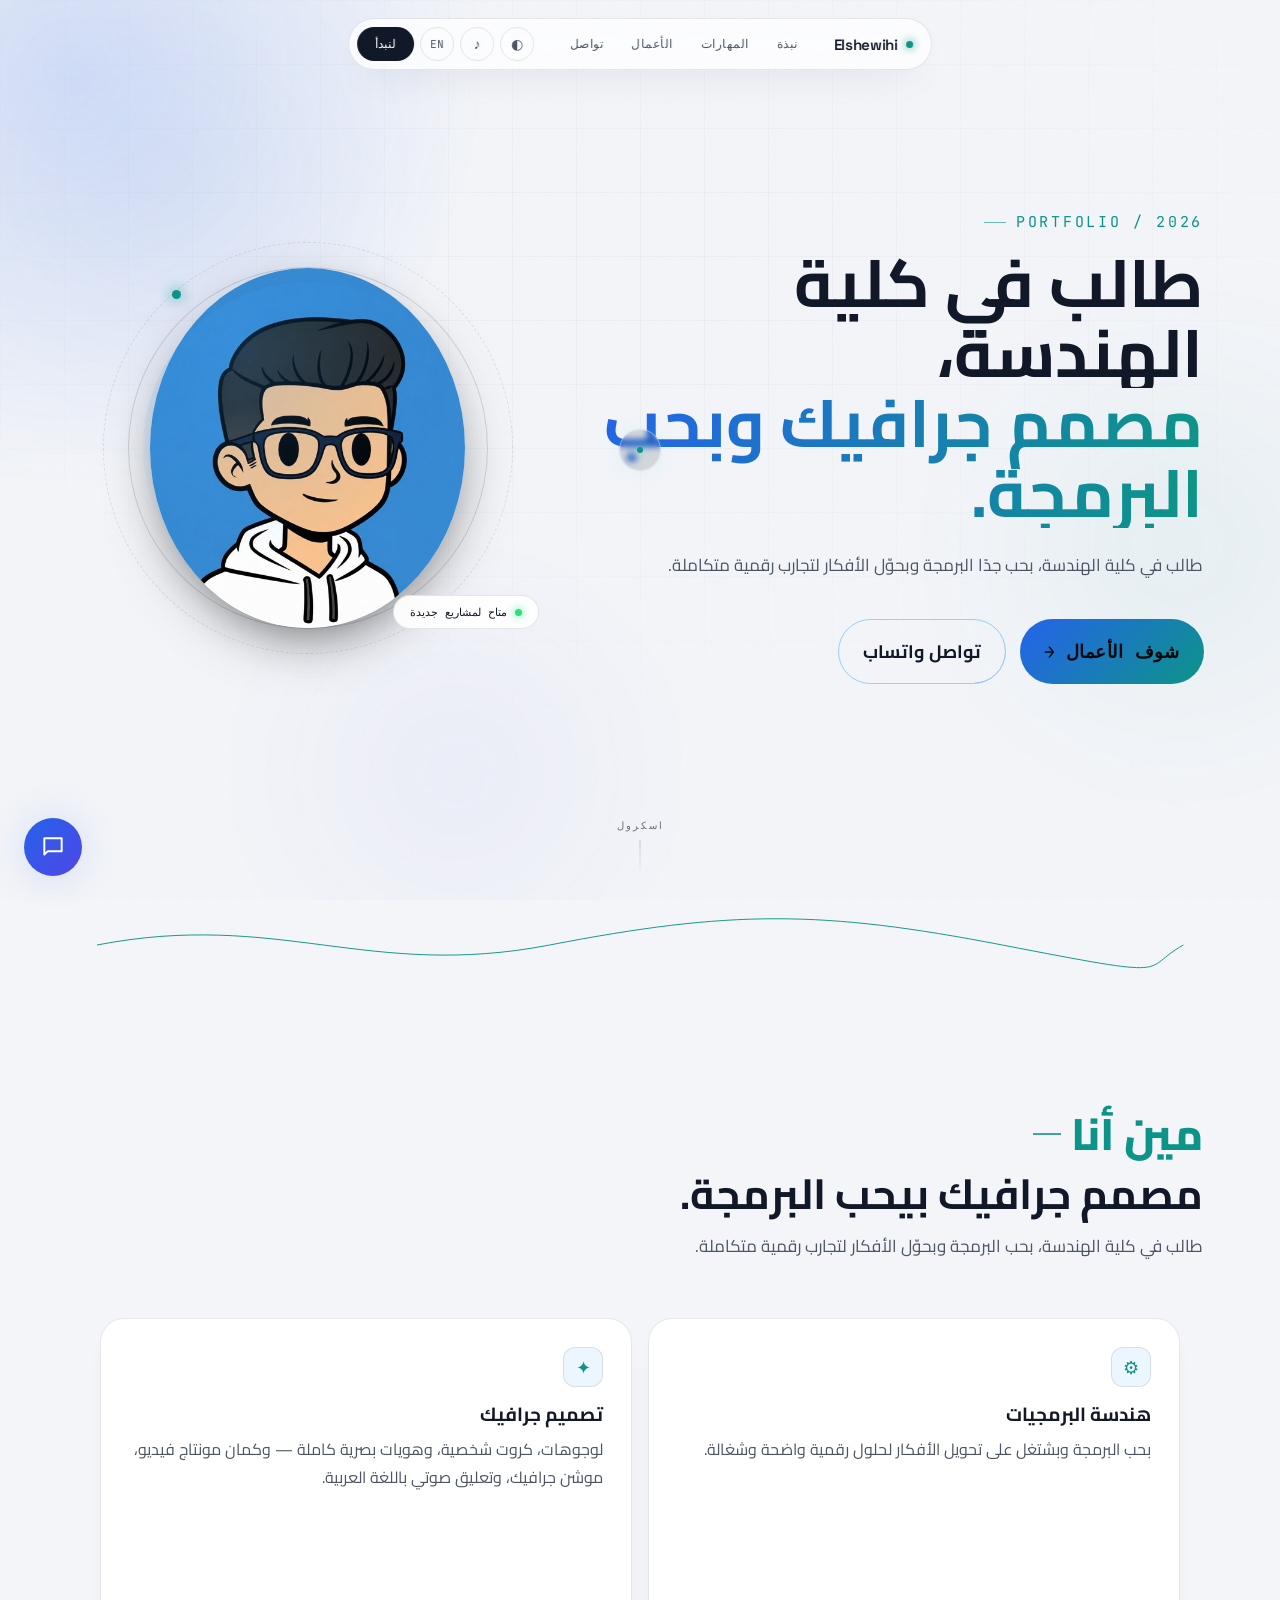
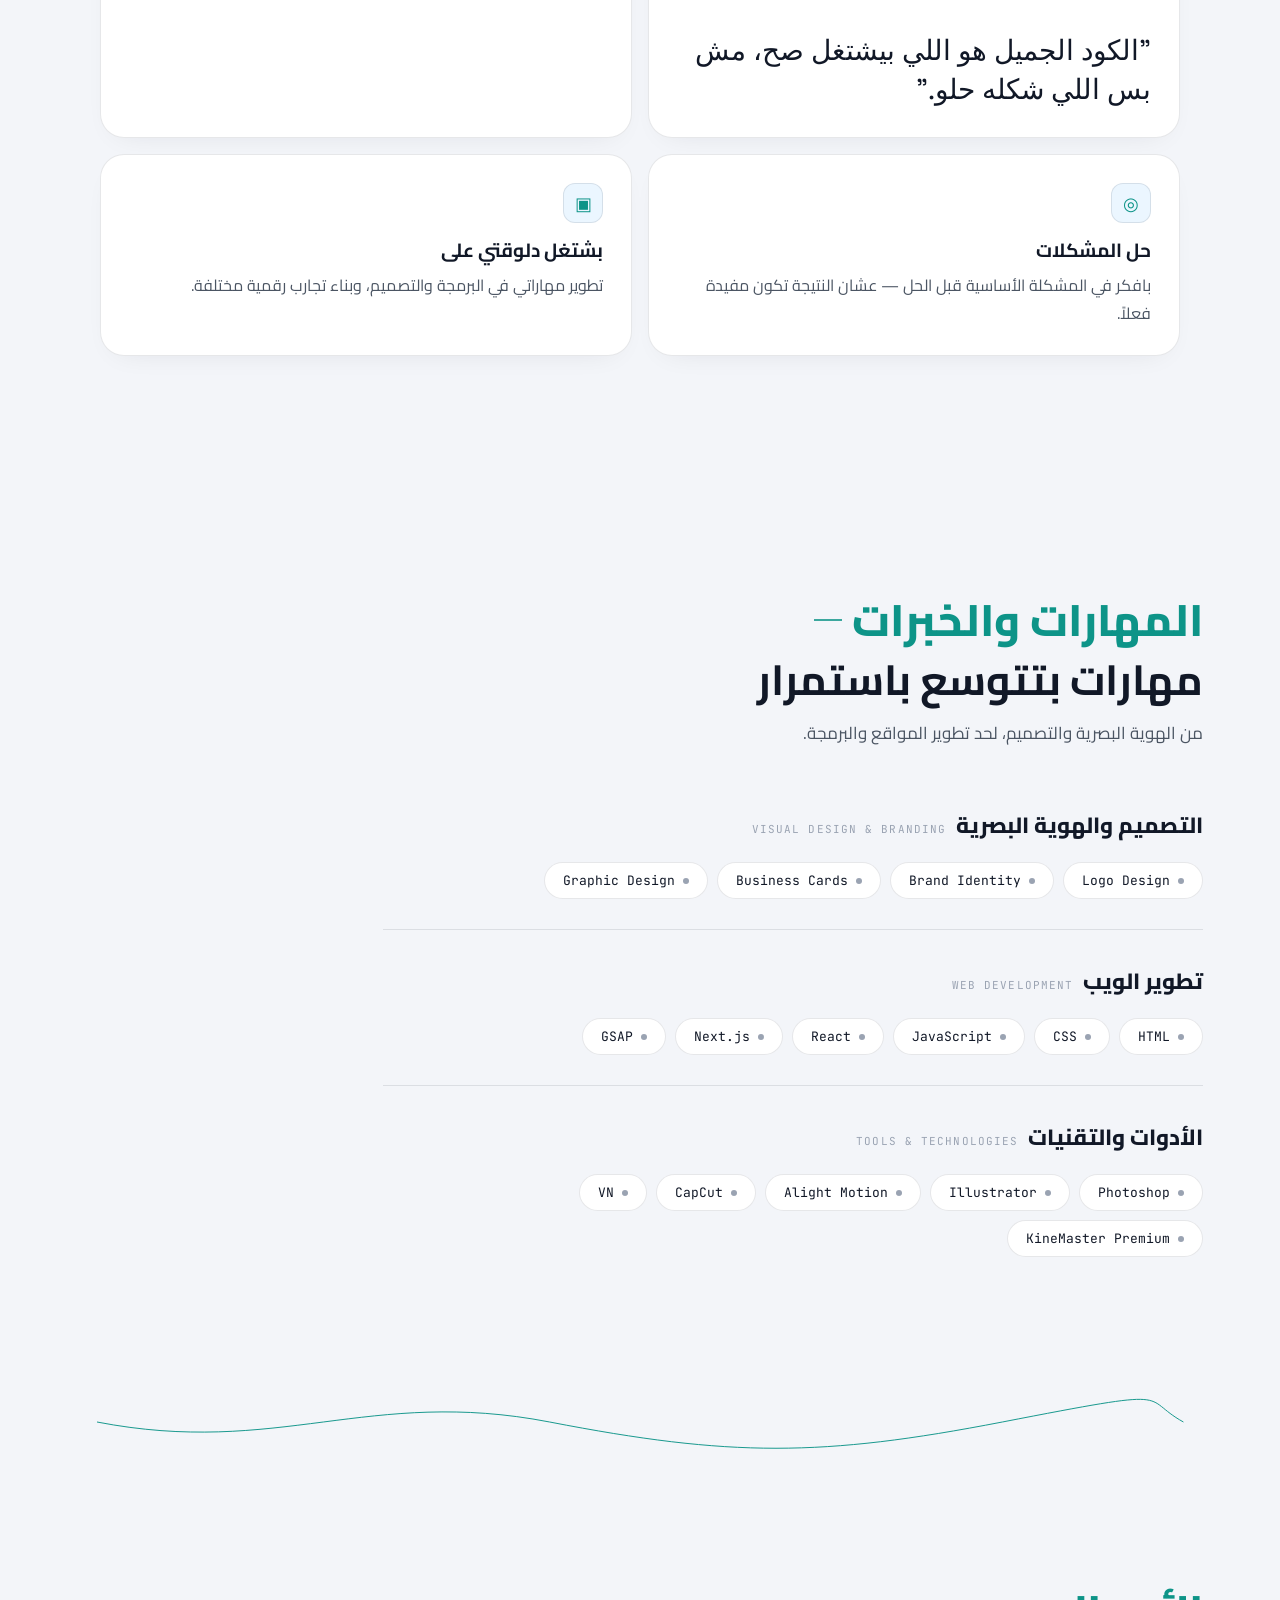
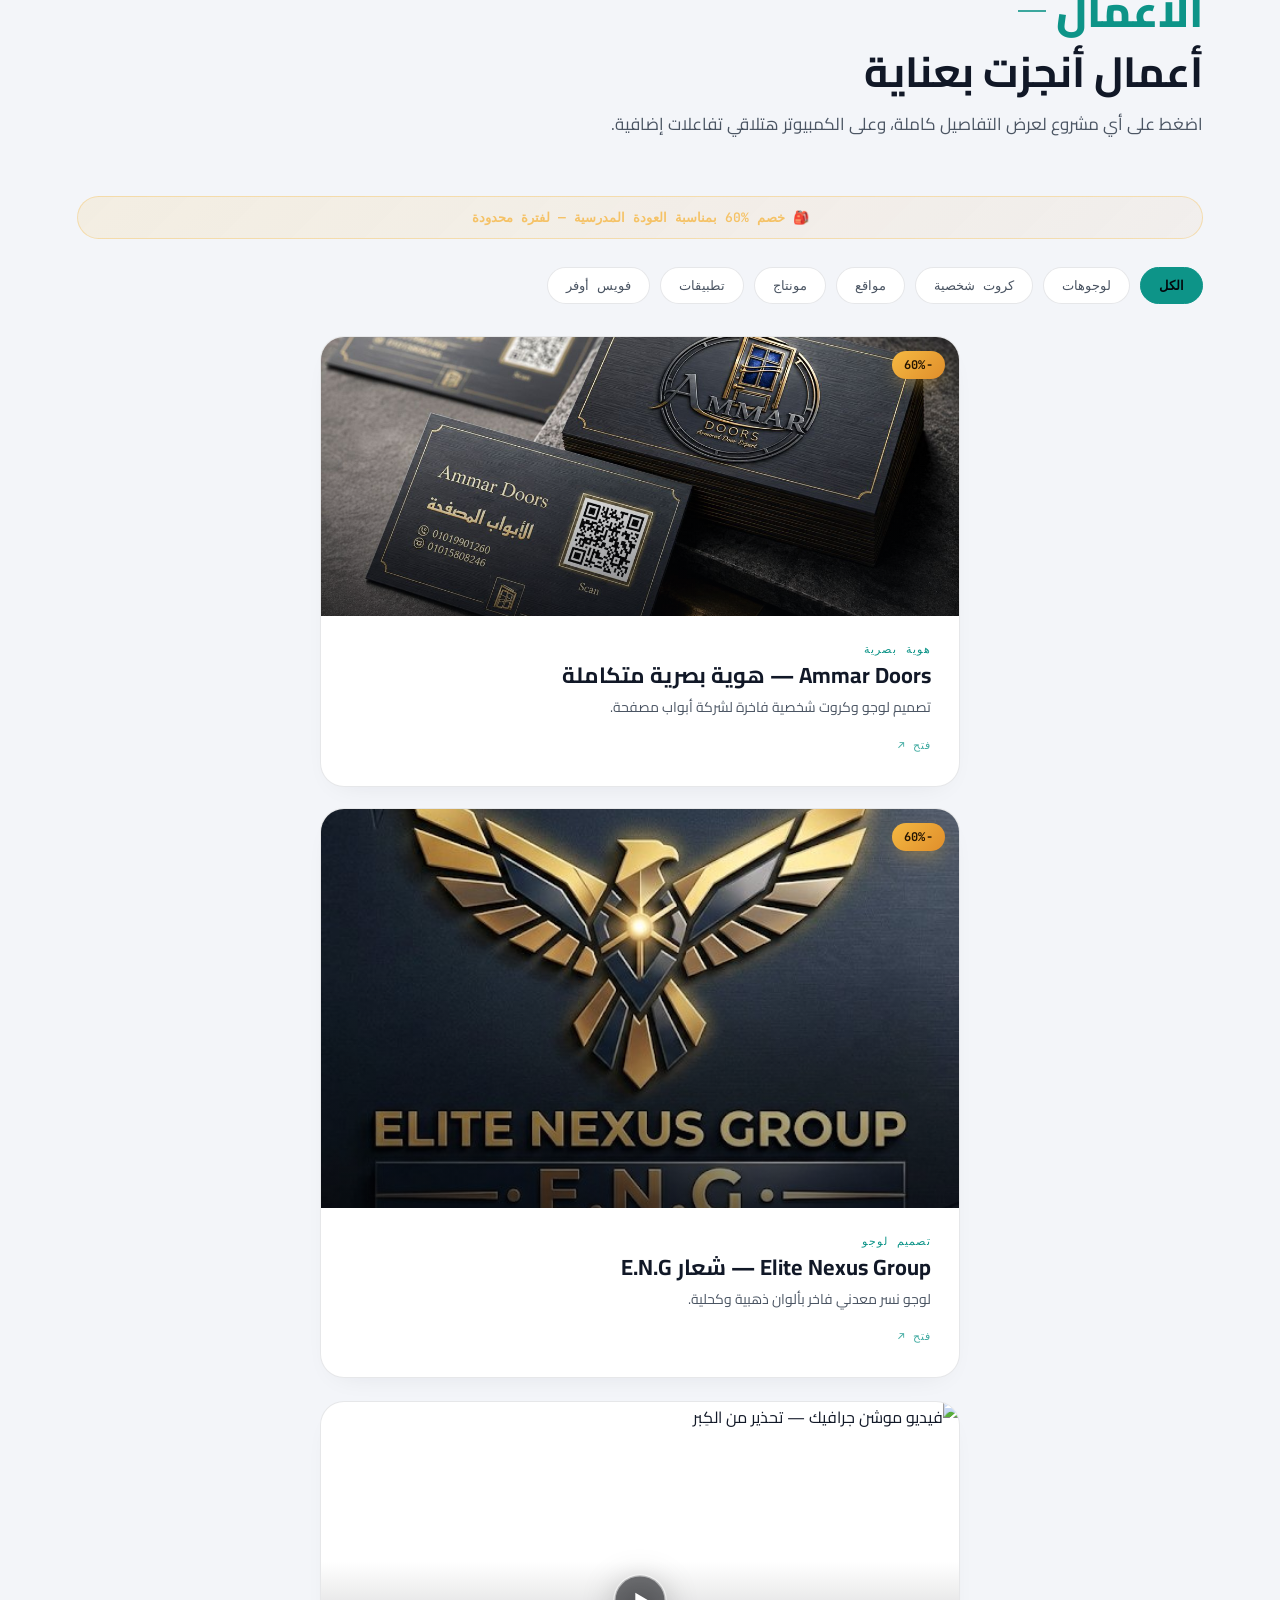
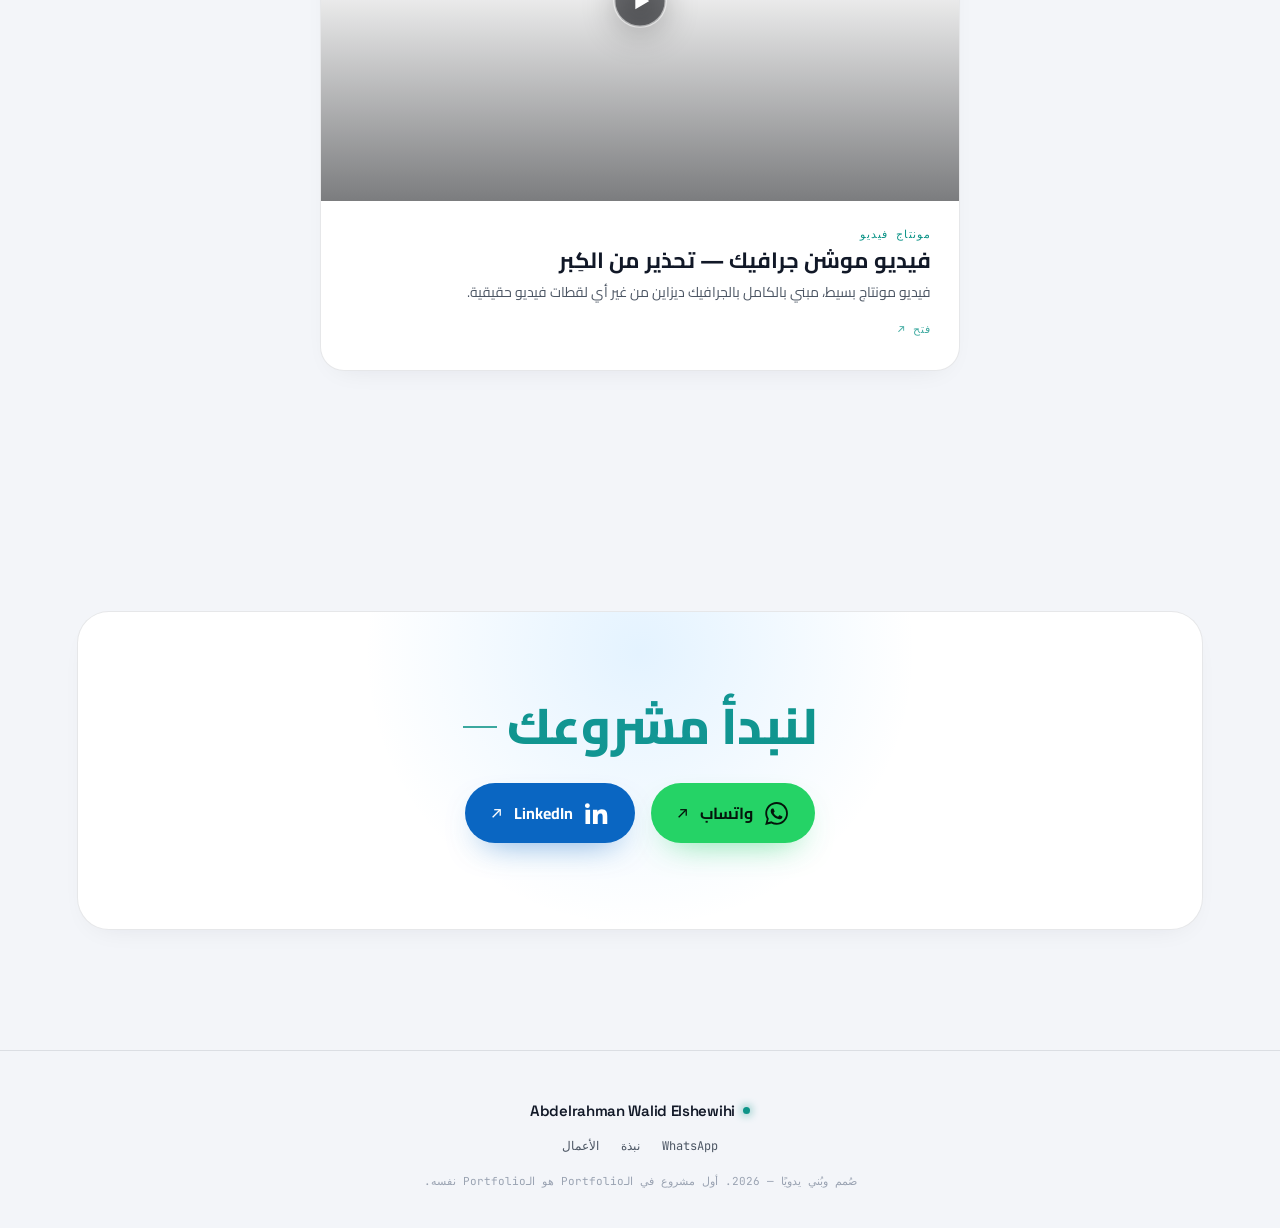
==== index.html @ f343fa7b "Add files via upload" ====
<!DOCTYPE html>
<html lang="ar" dir="rtl" data-theme="dark">
<head>
<meta charset="UTF-8">
<meta name="viewport" content="width=device-width, initial-scale=1, viewport-fit=cover">
<meta name="google-site-verification" content="nvR3E2ON1Q-37O62-3Mfu3flu0KNvl3IvWltUqOzDyI" />
<title>Abdelrahman Walid Elshewihi | Graphic Designer, Video Editor & Web Developer</title>
<meta name="description" content="البورتفوليو الرسمي للمهندس عبدالرحمن وليد الشويحي - مصمم جرافيك، مونتير، معلق صوتي، ومطور مواقع وهويات بصرية.">
<meta name="keywords" content="عبدالرحمن وليد الشويحي, عبدالرحمن وليد, عبدالرحمن الشويحي, الشويحي, مهندس, طالب في كلية الهندسة, مصمم جرافيك, مصمم لوجوهات, مصمم هويات بصرية, مصمم كروت شخصية, مطور ويب سايت, عبدالرحمن وليد مصمم جرافيك, عبدالرحمن الشويحي مصمم جرافيك, الشويحي مصمم جرافيك, معلق صوتي باللغة العربية, معلق صوتي, عبدالرحمن معلق صوتي, عبدالرحمن وليد معلق صوتي, عبدالرحمن الشويحي معلق صوتي, مونتير, عبدالرحمن مونتير, عبدالرحمن وليد مونتير, عبدالرحمن الشويحي مونتير, عبدالرحمن موشن جرافيك ثنائي الابعاد, الشويحي موشن جرافيك ثنائي الابعاد, عبدالرحمن الشويحي مصور, عبدالرحمن مصور, عبدالرحمن وليد مصور, Abdelrahman Walid Elshewihi, Abdelrahman Walid, Abdelrahman Elshewihi, Elshewihi, Egyptian Engineer, Engineering Student, Graphic Designer, Logo Designer, Brand Identity Designer, Business Card Designer, Web Developer, Voice Over Artist, Arabic Voice Over, Video Editor, Motion Graphics Designer, 2D Motion Graphics, Photographer, Creative Developer">
<meta name="theme-color" content="#05070c">
<meta property="og:title" content="Abdelrahman Walid Elshewihi | Portfolio">
<meta property="og:description" content="مصمم جرافيك، مونتير، معلق صوتي، ومطور مواقع - المهندس عبدالرحمن وليد الشويحي.">
<meta property="og:type" content="website">
<!-- صورة المعاينة عند المشاركة على السوشيال ميديا (Open Graph Image) -->
<meta property="og:image" content="https://el-shewihi-eng.vercel.app/images/avatar.jpg">
<meta property="og:image:width" content="600">
<meta property="og:image:height" content="600">
<meta property="og:url" content="https://el-shewihi-eng.vercel.app/">
<meta name="twitter:card" content="summary_large_image">
<meta name="twitter:image" content="https://el-shewihi-eng.vercel.app/images/avatar.jpg">
<script type="application/ld+json">
{
  "@context": "https://schema.org",
  "@type": "Person",
  "name": "Abdelrahman Walid Elshewihi",
  "url": "https://el-shewihi-eng.vercel.app/",
  "image": "https://el-shewihi-eng.vercel.app/images/avatar.jpg",
  "alternateName": [
    "عبدالرحمن وليد الشويحي",
    "عبدالرحمن الشويحي",
    "عبدالرحمن وليد",
    "الشويحي",
    "Abdelrahman Elshewihi",
    "Elshewihi"
  ],
  "jobTitle": [
    "Graphic Designer",
    "Web Developer",
    "Video Editor",
    "Voice Over Artist",
    "Motion Graphics Designer"
  ],
  "description": "طالب بجمهورية مصر العربية بكلية الهندسة، مصمم جرافيك، مونتير ومطور ويب سايت ومعلق صوتي باللغة العربية.",
  "knowsAbout": [
    "Graphic Design", "Logo Design", "Brand Identity", "Business Card Design",
    "Web Development", "Video Editing", "2D Motion Graphics",
    "Arabic Voice Over", "Photography"
  ],
  "sameAs": [
    "https://www.linkedin.com/in/eng-abdelrahman-elshewihi-4a058239b"
  ]
}
</script>
<!-- أيقونة الموقع التي تظهر في البحث وفي ألسنة المتصفح (Favicon) -->
<link rel="icon" type="image/x-icon" href="/favicon.ico">
<link rel="icon" type="image/png" sizes="32x32" href="/favicon-32x32.png">
<link rel="icon" type="image/png" sizes="16x16" href="/favicon-16x16.png">
<link rel="icon" type="image/png" sizes="192x192" href="/favicon-192x192.png">
<link rel="apple-touch-icon" sizes="180x180" href="/apple-touch-icon.png">
<link rel="preconnect" href="https://fonts.googleapis.com">
<link rel="preconnect" href="https://fonts.gstatic.com" crossorigin>
<link href="https://fonts.googleapis.com/css2?family=Space+Grotesk:wght@400;500;600;700&family=Inter:wght@400;500;600&family=JetBrains+Mono:wght@400;500&family=Cairo:wght@400;500;600;700;800&display=swap" rel="stylesheet">
<link rel="stylesheet" href="css/style.css">
</head>
<body>

<a href="#main" class="skip-link" data-i18n="skip">تخطي إلى المحتوى</a>

<!-- ANIMATED BACKGROUND -->
<div class="bg-layer" aria-hidden="true">
  <div class="bg-orb o1" id="orb1"></div>
  <div class="bg-orb o2" id="orb2"></div>
  <div class="bg-orb o3" id="orb3"></div>
  <div class="bg-noise"></div>
</div>

<!-- CURSOR -->
<div class="cursor-ring" aria-hidden="true"><span></span></div>

<!-- INTRO -->
<div id="intro" aria-hidden="true">
  <div class="intro-mark">E</div>
  <div class="intro-bar"><i id="introFill"></i></div>
  <div class="intro-skip mono" id="introSkip" data-i18n="introSkip">اضغط أي مكان للمتابعة</div>
</div>

<!-- NAVBAR -->
<nav class="navbar" id="navbar">
  <a href="#main" class="nav-logo"><span class="dot"></span> Elshewihi</a>
  <div class="nav-links">
    <a href="#about" data-i18n="navAbout">نبذة</a>
    <a href="#skills" data-i18n="navSkills">المهارات</a>
    <a href="#projects" data-i18n="navProjects">الأعمال</a>
    <a href="#contact" data-i18n="navContact">تواصل</a>
  </div>
  <div class="nav-tools">
    <button class="nav-btn" id="themeToggle" aria-label="Toggle theme" title="Dark / Light">◐</button>
    <button class="nav-btn" id="soundToggle" aria-label="Toggle sound" title="Sound">♪</button>
    <button class="nav-btn mono nav-lang" id="langToggle" aria-label="Language" title="Language">EN</button>
    <a href="#contact" class="nav-cta" data-i18n="navCta">لنبدأ</a>
  </div>
</nav>

<main id="main">
  <!-- HERO -->
  <section class="hero" id="hero">
    <div class="hero-glow" aria-hidden="true"></div>
    <div class="hero-grid" aria-hidden="true"></div>
    <div class="container hero-inner">
      <div>
        <div class="eyebrow">Portfolio / 2026</div>
        <h1 class="hero-title" id="heroTitle">
          <span class="line"><span data-i18n="heroTitle1">طالب في كلية الهندسة،</span></span>
          <span class="line"><span class="grad" data-i18n="heroTitle2">مصمم جرافيك وبحب البرمجة.</span></span>
        </h1>
        <p class="hero-sub" data-i18n="heroSub">طالب في كلية الهندسة، بحب جدًا البرمجة وبحوّل الأفكار لتجارب رقمية متكاملة.</p>
        <div class="hero-cta-row">
          <a href="#projects" class="btn-primary"><span data-i18n="heroCta1">شوف الأعمال</span> <span aria-hidden="true">→</span></a>
          <a href="https://wa.me/201025857442" target="_blank" rel="noopener" class="btn-ghost" data-i18n="heroCta2">تواصل واتساب</a>
        </div>
      </div>
      <div class="hero-avatar-wrap">
        <div class="avatar-ring">
          <img class="avatar-img" src="images/avatar.jpg" alt="Abdelrahman Walid Elshewihi avatar" width="360" height="360" loading="eager">
          <div class="avatar-orbit-dot" aria-hidden="true"></div>
        </div>
        <div class="avatar-tag"><i></i> <span data-i18n="availTag">متاح لمشاريع جديدة</span></div>
      </div>
    </div>
    <div class="scroll-cue" aria-hidden="true"><span data-i18n="scroll">اسكرول</span><div class="line"><i></i></div></div>
  </section>

  <div class="blueprint" aria-hidden="true"><svg viewBox="0 0 1200 90" preserveAspectRatio="none">
    <path class="draw" id="bp1" d="M0,45 C200,10 300,80 500,45 S800,10 1000,45 S1150,70 1200,45"/>
  </svg></div>

  <!-- ABOUT -->
  <section id="about">
    <div class="container">
      <div class="section-head reveal">
        <div class="eyebrow" data-i18n="aboutEyebrow">مين أنا</div>
        <h2 data-i18n="aboutTitle">مصمم جرافيك بيحب البرمجة.</h2>
        <p data-i18n="aboutDesc">طالب في كلية الهندسة، بحب البرمجة وبحوّل الأفكار لتجارب رقمية متكاملة.</p>
      </div>
      <div class="bento">
        <div class="bento-card large reveal">
          <div>
            <div class="bento-icon">⚙</div>
            <h3 data-i18n="b1t">هندسة البرمجيات</h3>
            <p data-i18n="b1d">بحب أفهم اللي ببنيه من جوّه، وأحوّل الفكرة لحل واضح وشغّال.</p>
          </div>
          <div class="big-quote" data-i18n="b1quote">"الكود الجميل هو اللي بيشتغل صح، مش بس اللي شكله حلو."</div>
        </div>
        <div class="bento-card tall reveal">
          <div class="bento-icon">✦</div>
          <h3 data-i18n="b2t">تصميم جرافيك</h3>
          <p data-i18n="b2d">لوجوهات، كروت شخصية، وهويات بصرية كاملة — وكمان مونتاج فيديو، موشن جرافيك، وتعليق صوتي باللغة العربية.</p>
        </div>
        <div class="bento-card reveal">
          <div class="bento-icon">◎</div>
          <h3 data-i18n="b3t">حل المشكلات</h3>
          <p data-i18n="b3d">بافكر في المشكلة الأساسية قبل الحل — عشان النتيجة تكون مفيدة فعلاً.</p>
        </div>
        <div class="bento-card reveal">
          <div class="bento-icon">▣</div>
          <h3 data-i18n="b4t">بشتغل دلوقتي على</h3>
          <p data-i18n="b4d">تطوير مهاراتي في البرمجة والتصميم، وبناء تجارب رقمية مختلفة.</p>
        </div>
      </div>
    </div>
  </section>

  <!-- SKILLS -->
  <section id="skills">
    <div class="container">
      <div class="section-head reveal">
        <div class="eyebrow" data-i18n="skillsEyebrow">المهارات والخبرات</div>
        <h2 data-i18n="skillsTitle">مهارات بتتوسع باستمرار</h2>
        <p data-i18n="skillsDesc">من الهوية البصرية والتصميم، لحد تطوير المواقع والبرمجة.</p>
      </div>
      <div class="skill-groups">
        <div class="skill-group reveal">
          <div class="skill-group-head">
            <h4 data-i18n="sg1">التصميم والهوية البصرية</h4>
            <span class="skill-group-sub">Visual Design &amp; Branding</span>
          </div>
          <div class="chip-cloud">
            <span class="chip"><i class="lvl"></i>Logo Design</span>
            <span class="chip"><i class="lvl"></i>Brand Identity</span>
            <span class="chip"><i class="lvl"></i>Business Cards</span>
            <span class="chip"><i class="lvl"></i>Graphic Design</span>
          </div>
        </div>
        <div class="skill-group reveal">
          <div class="skill-group-head">
            <h4 data-i18n="sg2">تطوير الويب</h4>
            <span class="skill-group-sub">Web Development</span>
          </div>
          <div class="chip-cloud">
            <span class="chip"><i class="lvl"></i>HTML</span>
            <span class="chip"><i class="lvl"></i>CSS</span>
            <span class="chip"><i class="lvl"></i>JavaScript</span>
            <span class="chip"><i class="lvl"></i>React</span>
            <span class="chip"><i class="lvl"></i>Next.js</span>
            <span class="chip"><i class="lvl"></i>GSAP</span>
          </div>
        </div>
        <div class="skill-group reveal">
          <div class="skill-group-head">
            <h4 data-i18n="sg4">الأدوات والتقنيات</h4>
            <span class="skill-group-sub">Tools &amp; Technologies</span>
          </div>
          <div class="chip-cloud">
            <span class="chip"><i class="lvl"></i>Photoshop</span>
            <span class="chip"><i class="lvl"></i>Illustrator</span>
            <span class="chip"><i class="lvl"></i>Alight Motion</span>
            <span class="chip"><i class="lvl"></i>CapCut</span>
            <span class="chip"><i class="lvl"></i>VN</span>
            <span class="chip"><i class="lvl"></i>KineMaster Premium</span>
          </div>
        </div>
      </div>
    </div>
  </section>

  <div class="blueprint" aria-hidden="true"><svg viewBox="0 0 1200 90" preserveAspectRatio="none">
    <path class="draw" id="bp2" d="M0,45 C200,80 300,10 500,45 S800,80 1000,45 S1150,20 1200,45"/>
  </svg></div>

  <!-- PROJECTS -->
  <section id="projects">
    <div class="container">
      <div class="section-head reveal">
        <div class="eyebrow" data-i18n="projEyebrow">الأعمال</div>
        <h2 data-i18n="projTitle">أعمال أنجزت بعناية</h2>
        <p data-i18n="projDesc">مرّر الماوس فوق أي مشروع تشوف التفاصيل، واضغط عليه لعرض كامل.</p>
      </div>
      <div class="promo-banner" id="promoBanner"></div>
      <div class="filter-bar" id="filterBar" role="tablist" aria-label="Project filters">
        <button class="filter-btn active" data-filter="all" data-i18n="filterAll" role="tab" aria-selected="true">الكل</button>
        <button class="filter-btn" data-filter="logo" data-i18n="filterLogo" role="tab" aria-selected="false">لوجوهات</button>
        <button class="filter-btn" data-filter="card" data-i18n="filterCard" role="tab" aria-selected="false">كروت شخصية</button>
        <button class="filter-btn" data-filter="website" data-i18n="filterWebsite" role="tab" aria-selected="false">مواقع</button>
        <button class="filter-btn" data-filter="video" data-i18n="filterVideo" role="tab" aria-selected="false">مونتاج</button>
        <button class="filter-btn" data-filter="app" data-i18n="filterApp" role="tab" aria-selected="false">تطبيقات</button>
        <button class="filter-btn" data-filter="voice" data-i18n="filterVoice" role="tab" aria-selected="false">فويس أوفر</button>
      </div>
      <div class="projects-grid" id="projectsGrid"></div>
    </div>
  </section>

  <!-- CONTACT -->
  <section id="contact">
    <div class="container">
      <div class="contact-panel reveal">
        <div class="eyebrow contact-eyebrow" data-i18n="contactEyebrow">لنبدأ مشروعك</div>
        <div class="contact-actions">
          <a href="https://wa.me/201025857442" target="_blank" rel="noopener" class="contact-btn whatsapp-btn magnetic">
            <span class="contact-icon" aria-hidden="true">
              <svg viewBox="0 0 24 24" fill="none" xmlns="http://www.w3.org/2000/svg"><path d="M20.52 3.48A11.78 11.78 0 0 0 12.11 0C5.6 0 .3 5.3.3 11.81c0 2.08.54 4.1 1.57 5.88L.2 24l6.46-1.69a11.8 11.8 0 0 0 5.45 1.39h.01c6.51 0 11.8-5.3 11.8-11.81 0-3.15-1.23-6.11-3.4-8.41ZM12.12 21.72h-.01a9.8 9.8 0 0 1-5-1.37l-.36-.21-3.83 1 1.02-3.73-.23-.38a9.77 9.77 0 0 1-1.5-5.22C2.21 6.41 6.65 1.97 12.11 1.97c2.65 0 5.14 1.03 7.01 2.9a9.84 9.84 0 0 1 2.9 7.02c0 5.46-4.44 9.9-9.9 9.9Z" fill="currentColor"/><path d="M17.56 14.79c-.3-.15-1.78-.88-2.05-.98-.28-.1-.48-.15-.68.15-.2.3-.78.98-.95 1.18-.17.2-.35.23-.65.08-.3-.15-1.27-.47-2.42-1.5-.9-.8-1.5-1.79-1.68-2.09-.18-.3-.02-.46.13-.61.14-.14.3-.35.45-.53.15-.18.2-.3.3-.5.1-.2.05-.38-.03-.53-.08-.15-.68-1.64-.93-2.25-.24-.59-.49-.51-.68-.52h-.58c-.2 0-.53.08-.8.38-.28.3-1.05 1.03-1.05 2.5s1.08 2.9 1.23 3.1c.15.2 2.12 3.24 5.14 4.55.72.31 1.28.5 1.72.64.72.23 1.38.2 1.9.12.58-.09 1.78-.73 2.03-1.44.25-.7.25-1.3.18-1.44-.08-.13-.28-.2-.58-.35Z" fill="currentColor"/></svg>
            </span>
            <span data-i18n="whatsappBtn">واتساب</span>
            <span class="contact-arrow" aria-hidden="true">↗</span>
          </a>
          <a href="https://www.linkedin.com/in/eng-abdelrahman-elshewihi-4a058239b?utm_source=share_via&utm_content=profile&utm_medium=member_android" target="_blank" rel="noopener" class="contact-btn linkedin-btn magnetic">
            <span class="contact-icon" aria-hidden="true">
              <svg viewBox="0 0 24 24" fill="currentColor" xmlns="http://www.w3.org/2000/svg"><path d="M4.98 3.5A2.5 2.5 0 1 1 0 3.5a2.5 2.5 0 0 1 4.98 0ZM.5 8h4.8v15H.5V8Zm7.8 0h4.6v2.05h.07c.64-1.2 2.2-2.45 4.53-2.45 4.84 0 5.73 3.19 5.73 7.34V23h-4.8v-7.16c0-1.71-.03-3.91-2.39-3.91-2.39 0-2.76 1.87-2.76 3.79V23H8.3V8Z"/></svg>
            </span>
            <span data-i18n="linkedinBtn">LinkedIn</span>
            <span class="contact-arrow" aria-hidden="true">↗</span>
          </a>
        </div>
      </div>
    </div>
  </section>

  <footer>
    <div class="nav-logo footer-logo"><span class="dot"></span> Abdelrahman Walid Elshewihi</div>
    <div class="foot-links">
      <a href="https://wa.me/201025857442" target="_blank" rel="noopener">WhatsApp</a>
      <a href="#about" data-i18n="navAbout">نبذة</a>
      <a href="#projects" data-i18n="navProjects">الأعمال</a>
    </div>
    <small data-i18n="footNote">صُمم وبُني يدويًا — 2026. أول مشروع في الـPortfolio هو الـPortfolio نفسه.</small>
  </footer>
</main>

<!-- PROJECT MODAL -->
<div class="modal-overlay" id="modalOverlay" role="dialog" aria-modal="true" aria-hidden="true">
  <div class="modal">
    <button class="modal-close" id="modalClose" aria-label="Close">✕</button>
    <div class="modal-media">
      <img id="modalImg" src="" alt="">
      <div class="modal-video-wrap" id="modalVideoWrap">
        <div class="video-backdrop" id="modalVideoBackdrop"></div>
        <div class="video-stage" id="modalVideoStage">
          <iframe id="modalVideoFrame" src="" title="Project video" allow="accelerometer; autoplay; clipboard-write; encrypted-media; gyroscope; picture-in-picture" allowfullscreen></iframe>
        </div>
      </div>
      <a href="#" target="_blank" rel="noopener" class="modal-video-fallback" id="modalVideoFallback" data-i18n="watchOnYoutube">شاهد الفيديو على يوتيوب ↗</a>
    </div>
    <!-- مشغّل صوت بسيط لمشاريع التعليق الصوتي — بيظهر بس لو المشروع عنده حقل "audio" في projects.json -->
    <div class="modal-audio-wrap" id="modalAudioWrap">
      <audio id="modalAudio" controls preload="none"></audio>
    </div>
    <div class="modal-body">
      <div class="proj-cat" id="modalCat"></div>
      <h3 class="proj-title modal-title" id="modalTitle"></h3>
      <p id="modalDesc"></p>
      <div class="modal-meta" id="modalTech"></div>
      <div class="modal-block">
        <h4 id="modalProblemLabel"></h4>
        <p id="modalProblem"></p>
      </div>
      <div class="modal-block">
        <h4 id="modalDidLabel"></h4>
        <p id="modalDid"></p>
      </div>
      <div class="modal-price">
        <span id="modalValueLabel" class="mono modal-value-label"></span>
        <span class="modal-price-row">
          <b id="modalPrice"></b>
          <span id="modalSaleBadge" class="sale-badge modal-sale-badge"></span>
        </span>
      </div>
    </div>
  </div>
</div>

<script src="https://cdnjs.cloudflare.com/ajax/libs/gsap/3.12.5/gsap.min.js"></script>
<script src="https://cdnjs.cloudflare.com/ajax/libs/gsap/3.12.5/ScrollTrigger.min.js"></script>
<script src="https://cdnjs.cloudflare.com/ajax/libs/lenis/1.1.13/lenis.min.js"></script>
<script src="js/main.js"></script>
<!-- الشات بوت الذكي: زرار عايم + نافذة شات، الكود بتاعه كله في الملف ده لوحده -->
<script src="js/chat-widget.js"></script>
</body>
</html>
---- css/style.css ----
/* =====================================================
   DESIGN TOKENS
===================================================== */
:root{
  /* EASY EDITS — change these values only when you want to resize text */
  --text-base-size:18px;
  --hero-title-size:clamp(52px,7vw,88px);
  --project-title-size:23px;
  --modal-title-size:30px;

  --bg:#05070c; --bg-2:#0a0f1a; --bg-3:#0d1420;
  --accent:#3fa9ff; --accent-2:#22e0e0; --accent-3:#7c9cff;
  --text:#eef2f8; --text-dim:#93a1b8; --text-faint:#5b6780;
  --border:rgba(255,255,255,.09); --border-strong:rgba(255,255,255,.16);
  --glass:rgba(14,20,32,.55); --glass-strong:rgba(14,20,32,.78);
  --shadow:0 20px 60px -20px rgba(0,0,0,.6);
  --glow:0 0 40px rgba(63,169,255,.25);
  --r-sm:10px; --r-md:16px; --r-lg:24px; --r-xl:32px;
  --ease:cubic-bezier(.16,1,.3,1);
  --font-display:'Space Grotesk',sans-serif;
  --font-body:'Inter',sans-serif;
  --font-mono:'JetBrains Mono',monospace;
  --font-ar:'Cairo',sans-serif;
  --nav-h:76px;
}
html[data-theme="light"]{
  --bg:#f3f5f9; --bg-2:#ffffff; --bg-3:#e8ecf3;
  --accent:#2563eb; --accent-2:#0d9488; --accent-3:#4f46e5;
  --text:#111827; --text-dim:#4b5563; --text-faint:#9aa3b2;
  --border:rgba(15,23,42,.1); --border-strong:rgba(15,23,42,.2);
  --glass:rgba(255,255,255,.75); --glass-strong:rgba(255,255,255,.92);
  --shadow:0 16px 40px -20px rgba(15,23,42,.18);
  --glow:0 0 40px rgba(37,99,235,.14);
}
*{box-sizing:border-box; margin:0; padding:0;}
html{scroll-behavior:auto;}
body{
  background:var(--bg); color:var(--text);
  font-family:var(--font-ar);
  -webkit-font-smoothing:antialiased;
  overflow-x:hidden;
  transition:background .5s var(--ease), color .5s var(--ease);
  cursor:none;
}
html[lang="en"] body{font-family:var(--font-body);}
::selection{background:var(--accent); color:#04070c;}
img{max-width:100%; display:block;}
a{color:inherit; text-decoration:none;}
button{font-family:inherit; background:none; border:none; color:inherit; cursor:none;}
@media (hover:hover) and (pointer:fine){
  html, body, a, button, [role="button"]{cursor:none !important;}
}
.mono{font-family:var(--font-mono); letter-spacing:.04em;}
.eyebrow{
  font-family:var(--font-mono); font-size:12px; letter-spacing:.18em; text-transform:uppercase;
  color:var(--accent-2); display:flex; align-items:center; gap:10px; margin-bottom:14px;
}
.eyebrow::before{content:''; width:22px; height:1px; background:var(--accent-2); opacity:.6;}
html[dir="rtl"] .eyebrow::before{order:2;}
section{position:relative; padding:120px 6vw;}
@media(max-width:768px){ section{padding:80px 6vw;} }
.container{max-width:1240px; margin:0 auto;}
h1,h2,h3{font-family:var(--font-display); font-weight:600; letter-spacing:-.02em; line-height:1.05;}
html[lang="ar"] h1, html[lang="ar"] h2, html[lang="ar"] h3{font-family:var(--font-ar); font-weight:700; letter-spacing:0;}
h2{font-size:clamp(28px,3.5vw,42px); margin-bottom:16px;}
p{color:var(--text-dim); line-height:1.75; font-size:var(--text-base-size);}
.section-head{max-width:760px; margin-bottom:56px;}
.section-head > .eyebrow{font-family:var(--font-ar); font-size:clamp(38px,5vw,58px); font-weight:800; letter-spacing:0; line-height:1.1; margin-bottom:18px; color:var(--text);}
.section-head > .eyebrow::before{width:34px; height:2px; opacity:.8;}
html[lang="en"] .section-head > .eyebrow{font-family:var(--font-display); font-weight:600; letter-spacing:-.02em;}

/* reduced motion */
@media (prefers-reduced-motion: reduce){
  *{animation-duration:.001ms !important; transition-duration:.001ms !important; scroll-behavior:auto !important;}
}

/* =====================================================
   CUSTOM CURSOR (desktop only)
===================================================== */
.cursor-ring{
  position:fixed; top:0; left:0; width:42px; height:42px; border-radius:50%;
  border:1px solid rgba(255,255,255,.38); pointer-events:none; z-index:9998;
  transform:translate(-50%,-50%); will-change:transform;
  display:flex; align-items:center; justify-content:center;
  font-family:var(--font-mono); font-size:9px; letter-spacing:.1em; color:var(--text);
  background:rgba(5,7,12,.12); backdrop-filter:blur(3px);
  box-shadow:0 0 0 1px rgba(34,224,224,.08), 0 0 24px rgba(34,224,224,.08);
}
.cursor-ring::after{
  content:""; width:6px; height:6px; border-radius:50%; background:var(--accent-2);
  box-shadow:0 0 12px rgba(34,224,224,.85); transition:transform .25s var(--ease), opacity .2s;
}
.cursor-ring span{opacity:0; position:absolute; transition:opacity .2s;}
.cursor-ring.label span{opacity:1;}
.cursor-ring.label::after{transform:scale(.55); opacity:.35;}
.cursor-ring.grow{width:64px; height:64px; background:var(--glass-strong); border-color:var(--accent-2); backdrop-filter:blur(6px);}
body.no-cursor .cursor-ring{display:none;}
@media(hover:none), (pointer:coarse){ .cursor-ring{display:none !important;} }

/* =====================================================
   INTRO / PRELOADER
===================================================== */
#intro{
  position:fixed; inset:0; z-index:10000; background:#04060a;
  display:flex; align-items:center; justify-content:center; flex-direction:column;
  transition:opacity .7s var(--ease), visibility .7s;
}
#intro.done{opacity:0; visibility:hidden; pointer-events:none;}
.intro-mark{
  font-family:var(--font-display); font-size:var(--hero-title-size); font-weight:600; color:var(--text);
  position:relative; letter-spacing:-.03em;
}
.intro-mark::after{
  content:''; position:absolute; inset:-18px; border:1px solid var(--border-strong); border-radius:50%;
  opacity:0;
}
.intro-bar{width:180px; height:1px; background:var(--border-strong); margin-top:28px; overflow:hidden; position:relative;}
.intro-bar i{position:absolute; inset:0; width:0%; background:linear-gradient(90deg,var(--accent),var(--accent-2)); display:block;}
.intro-skip{position:absolute; bottom:32px; font-family:var(--font-mono); font-size:11px; letter-spacing:.15em; color:var(--text-faint); text-transform:uppercase; opacity:0;}

/* =====================================================
   NAVBAR
===================================================== */
.navbar{
  position:fixed; top:18px; left:50%; transform:translateX(-50%); z-index:900;
  display:flex; align-items:center; gap:6px; padding:8px 8px 8px 18px;
  background:var(--glass); backdrop-filter:blur(18px) saturate(140%); -webkit-backdrop-filter:blur(18px) saturate(140%);
  border:1px solid var(--border); border-radius:100px; box-shadow:var(--shadow);
  transition:transform .5s var(--ease), top .4s var(--ease), background .4s;
  max-width:94vw;
}
html[dir="rtl"] .navbar{padding:8px 18px 8px 8px;}
.navbar.hide{transform:translateX(-50%) translateY(-140%);}
.nav-logo{font-family:var(--font-display); font-weight:600; font-size:15px; letter-spacing:-.02em; white-space:nowrap; display:flex; align-items:center; gap:8px;}
.nav-logo .dot{width:7px; height:7px; border-radius:50%; background:var(--accent-2); box-shadow:0 0 10px var(--accent-2);}
.nav-links{display:flex; align-items:center; gap:4px; margin:0 18px; font-family:var(--font-mono); font-size:12px; letter-spacing:.04em;}
.nav-links a{padding:8px 12px; border-radius:100px; color:var(--text-dim); transition:.3s;}
.nav-links a:hover, .nav-links a.active{color:var(--text); background:rgba(255,255,255,.06);}
html[data-theme="light"] .nav-links a:hover, html[data-theme="light"] .nav-links a.active{background:rgba(10,20,45,.06);}
.nav-tools{display:flex; align-items:center; gap:6px;}
.nav-btn{
  width:34px; height:34px; border-radius:50%; display:flex; align-items:center; justify-content:center;
  border:1px solid var(--border); color:var(--text-dim); transition:.3s; font-size:14px;
}
.nav-btn:hover{color:var(--text); border-color:var(--border-strong);}
.nav-cta{
  font-family:var(--font-mono); font-size:12px; padding:9px 18px; border-radius:100px;
  background:var(--text); color:var(--bg); font-weight:500; white-space:nowrap; transition:.3s;
}
.nav-cta:hover{background:var(--accent-2);}
@media(max-width:860px){ .nav-links{display:none;} }

/* =====================================================
   HERO
===================================================== */
.hero{
  min-height:100svh; display:flex; align-items:center; padding-top:calc(var(--nav-h) + 40px);
  position:relative; overflow:hidden;
}
.hero-glow{
  position:absolute; width:900px; height:900px; border-radius:50%; top:-380px; inset-inline-end:-380px;
  background:radial-gradient(circle, rgba(63,169,255,.16), transparent 65%); pointer-events:none; filter:blur(10px);
}
.hero-grid{
  position:absolute; inset:0; opacity:.35; pointer-events:none;
  background-image:linear-gradient(var(--border) 1px,transparent 1px), linear-gradient(90deg,var(--border) 1px,transparent 1px);
  background-size:64px 64px; mask-image:radial-gradient(ellipse 70% 55% at 50% 30%, black, transparent);
}
.hero-inner{display:grid; grid-template-columns:1.15fr .85fr; gap:40px; align-items:center; width:100%;}
@media(max-width:900px){ .hero-inner{grid-template-columns:1fr; text-align:center;} .hero-glow{inset-inline-end:-200px; width:600px; height:600px;} }
.hero-title{font-size:var(--hero-title-size); overflow:hidden;}
.hero-title .line{display:block; overflow:hidden;}
.hero-title .line span{display:block; transform:translateY(110%);}
.hero-title .grad{
  background:linear-gradient(100deg, var(--accent), var(--accent-2) 45%, var(--accent-3) 90%);
  background-size:220% 100%;
  -webkit-background-clip:text; background-clip:text; color:transparent;
  animation:gradShift 7s ease-in-out infinite;
}
@keyframes gradShift{0%,100%{background-position:0% 50%;} 50%{background-position:100% 50%;}}
.hero-sub{max-width:560px; margin-top:22px; font-size:19px; line-height:1.85;}
@media(max-width:900px){ .hero-sub{margin-inline:auto;} }
.hero-cta-row{display:flex; gap:14px; margin-top:38px; flex-wrap:wrap;}
@media(max-width:900px){ .hero-cta-row{justify-content:center;} }
.btn-primary{
  font-family:var(--font-mono); font-size:13px; letter-spacing:.03em; padding:15px 26px; border-radius:100px;
  background:linear-gradient(135deg,var(--accent),var(--accent-2)); color:#04070c; font-weight:600;
  display:inline-flex; align-items:center; gap:10px; transition:transform .35s var(--ease), box-shadow .35s;
}
.btn-primary:hover{transform:translateY(-2px); box-shadow:0 12px 30px -8px rgba(63,169,255,.5);}
.btn-ghost{
  position:relative; isolation:isolate;
  font-family:var(--font-ar); font-size:15px; font-weight:700; padding:15px 24px; border-radius:100px;
  border:1px solid rgba(63,169,255,.45); background:rgba(10,18,32,.72);
  display:inline-flex; align-items:center; gap:8px; transition:.35s var(--ease); overflow:hidden;
}
.btn-ghost::before{
  content:""; position:absolute; inset:-2px; border-radius:inherit; padding:2px;
  background:conic-gradient(from 0deg, transparent 0deg, transparent 70deg, var(--accent) 120deg, var(--accent-2) 165deg, transparent 215deg, transparent 360deg);
  -webkit-mask:linear-gradient(#000 0 0) content-box, linear-gradient(#000 0 0);
  -webkit-mask-composite:xor; mask-composite:exclude;
  animation:whatsappBorderSpin 2.6s linear infinite;
  z-index:-1;
}
.btn-ghost::after{
  content:""; position:absolute; width:70px; height:70px; border-radius:50%;
  background:radial-gradient(circle,rgba(63,169,255,.55),transparent 68%);
  filter:blur(8px); opacity:.6; pointer-events:none;
  animation:whatsappGlow 2.6s linear infinite;
}
.btn-ghost:hover{background:rgba(12,25,45,.9); border-color:var(--accent); box-shadow:0 0 28px rgba(63,169,255,.22), inset 0 0 18px rgba(63,169,255,.08);}
@keyframes whatsappBorderSpin{to{transform:rotate(360deg);}}
@keyframes whatsappGlow{0%{transform:translateX(-55px);opacity:.2;}50%{transform:translateX(55px);opacity:.75;}100%{transform:translateX(-55px);opacity:.2;}}
.hero-stats{display:flex; gap:34px; margin-top:56px; flex-wrap:wrap;}
@media(max-width:900px){ .hero-stats{justify-content:center;} }
.hero-stats div b{display:block; font-family:var(--font-display); font-size:26px;}
.hero-stats div span{font-family:var(--font-mono); font-size:11px; color:var(--text-faint); letter-spacing:.08em; text-transform:uppercase;}

.hero-avatar-wrap{position:relative; display:flex; align-items:center; justify-content:center;}
.avatar-ring{
  position:relative; width:min(360px,80vw); aspect-ratio:1/1; border-radius:50%;
  border:1px solid var(--border-strong); display:flex; align-items:center; justify-content:center;
  transition:transform .3s var(--ease); transform-style:preserve-3d;
}
.avatar-ring::before{
  content:''; position:absolute; inset:-26px; border-radius:50%; border:1px dashed var(--border);
  animation:spin 40s linear infinite;
}
.avatar-ring::after{
  content:''; position:absolute; inset:14px; border-radius:50%;
  background:radial-gradient(circle at 30% 20%, rgba(63,169,255,.22), transparent 60%); pointer-events:none;
}
@keyframes spin{to{transform:rotate(360deg);}}
.avatar-img{width:88%; aspect-ratio:1/1; border-radius:50%; object-fit:cover; box-shadow:0 20px 60px -20px rgba(0,0,0,.7);}
.avatar-orbit-dot{position:absolute; width:9px; height:9px; border-radius:50%; background:var(--accent-2); box-shadow:0 0 14px var(--accent-2); top:6%; inset-inline-end:12%; animation:orbit 6s ease-in-out infinite;}
@keyframes orbit{0%,100%{transform:translateY(0);} 50%{transform:translateY(-14px);}}
.avatar-tag{
  position:absolute; bottom:0; inset-inline-start:0; background:var(--glass-strong); backdrop-filter:blur(10px);
  border:1px solid var(--border); border-radius:100px; padding:9px 16px; font-family:var(--font-mono); font-size:11px;
  display:flex; align-items:center; gap:8px; box-shadow:var(--shadow);
}
.avatar-tag i{width:7px; height:7px; border-radius:50%; background:#2be07d; box-shadow:0 0 8px #2be07d;}

/* scroll cue */
.scroll-cue{position:absolute; bottom:26px; left:50%; transform:translateX(-50%); display:flex; flex-direction:column; align-items:center; gap:8px; opacity:.6;}
.scroll-cue span{font-family:var(--font-mono); font-size:10px; letter-spacing:.2em; text-transform:uppercase;}
.scroll-cue .line{width:1px; height:34px; background:linear-gradient(var(--text-faint),transparent); position:relative; overflow:hidden;}
.scroll-cue .line i{position:absolute; top:-100%; width:100%; height:100%; background:var(--accent-2); animation:cue 2s ease-in-out infinite;}
@keyframes cue{50%{top:100%;} 100%{top:100%;}}

/* =====================================================
   BLUEPRINT DIVIDER (signature element)
===================================================== */
.blueprint{height:90px; position:relative; margin:0 auto; max-width:1240px; padding:0 6vw;}
.blueprint svg{width:100%; height:100%; overflow:visible;}
.blueprint path{fill:none; stroke:var(--border-strong); stroke-width:1;}
.blueprint path.draw{stroke:var(--accent-2); stroke-dasharray:1400; stroke-dashoffset:1400;}

/* =====================================================
   BENTO GRID (about)
===================================================== */
.bento{display:grid; grid-template-columns:1fr; gap:16px; max-width:980px; margin:0 auto;}
.bento-card{
  grid-column:span 2; background:var(--bg-2); border:1px solid var(--border); border-radius:var(--r-lg);
  padding:28px; position:relative; overflow:hidden; transition:border-color .4s, transform .4s var(--ease);
  --mx:50%; --my:50%;
}
.bento-card::before{
  content:''; position:absolute; inset:0; border-radius:inherit; opacity:0; transition:opacity .4s;
  background:radial-gradient(240px circle at var(--mx) var(--my), rgba(63,169,255,.14), transparent 70%);
  pointer-events:none;
}
.bento-card:hover::before{opacity:1;}
.bento-card:hover{border-color:var(--border-strong); transform:translateY(-4px);}
.bento-card.large, .bento-card.tall{grid-column:auto; grid-row:auto;}
.bento-card h3{font-size:19px; margin-bottom:10px;}
.bento-card p{font-size:16px;}
.bento-icon{width:40px; height:40px; border-radius:12px; background:rgba(63,169,255,.1); border:1px solid var(--border); display:flex; align-items:center; justify-content:center; margin-bottom:18px; font-size:18px; color:var(--accent-2);}
.bento-card.large .big-quote{font-family:var(--font-display); font-size:clamp(20px,2.4vw,28px); line-height:1.4; color:var(--text); margin-top:auto;}
.bento-card.large{display:flex; flex-direction:column; justify-content:space-between;}

/* =====================================================
   SKILLS
===================================================== */
.chip-cloud{display:grid; grid-template-columns:1fr; gap:10px; max-width:680px;}
.chip{
  font-family:var(--font-mono); font-size:13px; padding:10px 18px; border-radius:100px; border:1px solid var(--border);
  background:var(--bg-2); display:flex; align-items:center; gap:8px; transition:.3s var(--ease);
}
.chip:hover{border-color:var(--accent-2); color:var(--text); transform:translateY(-3px); box-shadow:0 10px 24px -12px rgba(34,224,224,.35);}
.chip .lvl{width:6px; height:6px; border-radius:50%; background:var(--text-faint);}
.chip:hover .lvl{background:var(--accent-2);}
.skill-groups{display:grid; grid-template-columns:1fr; gap:34px; max-width:760px;}
.skill-group h4{font-family:var(--font-ar); font-size:22px; font-weight:800; color:var(--text); margin-bottom:16px;}
html[lang="en"] .skill-group h4{font-family:var(--font-display); font-size:18px; letter-spacing:-.01em;}

/* =====================================================
   PROJECTS
===================================================== */
.projects-grid{display:grid; grid-template-columns:1fr; gap:20px; max-width:980px; margin:0 auto;}
.proj-card{
  grid-column:span 3; border-radius:var(--r-lg); overflow:hidden; position:relative; border:1px solid var(--border);
  background:var(--bg-2); cursor:pointer; transition:border-color .4s, transform .1s linear;
  transform-style:preserve-3d; perspective:1000px; will-change:transform;
}
.proj-card .glare{
  position:absolute; inset:0; pointer-events:none; opacity:0; transition:opacity .4s;
  background:radial-gradient(420px circle at var(--gx,50%) var(--gy,50%), rgba(255,255,255,.14), transparent 55%);
  z-index:2;
}
.proj-card:hover .glare{opacity:1;}
.proj-card, .proj-card.featured{grid-column:auto;}
.proj-media{aspect-ratio:16/10; overflow:hidden; position:relative;}
.proj-card.featured .proj-media{aspect-ratio:16/7;}
.proj-media img{width:100%; height:100%; object-fit:cover; transition:transform .7s var(--ease), filter .5s;}
.proj-card:hover .proj-media img{transform:scale(1.06);}
.proj-media::after{content:''; position:absolute; inset:0; background:linear-gradient(180deg,transparent 40%, rgba(4,6,10,.75)); opacity:.7; transition:.4s;}
.proj-body{padding:24px 26px; position:relative;}
.proj-cat{font-family:var(--font-mono); font-size:11px; color:var(--accent-2); letter-spacing:.1em; text-transform:uppercase;}
.proj-title{font-size:var(--project-title-size); margin:8px 0 8px;}
.proj-desc{font-size:14px;}
.proj-card:hover{border-color:var(--border-strong);}
.proj-value{
  position:absolute; top:18px; inset-inline-end:18px; background:var(--glass-strong); backdrop-filter:blur(10px);
  border:1px solid var(--border); border-radius:100px; padding:7px 14px; font-family:var(--font-mono); font-size:11px;
  opacity:0; transform:translateY(6px); transition:.4s var(--ease); display:flex; align-items:center; gap:6px;
}
.proj-card:hover .proj-value{opacity:1; transform:translateY(0);}
.proj-value .k{color:var(--accent-2); opacity:.85;}
.proj-value .v{color:var(--accent-2); font-weight:600;}

/* modal */
.modal-overlay{
  position:fixed; inset:0; background:rgba(3,5,10,.7); backdrop-filter:blur(6px); z-index:2000;
  display:flex; align-items:center; justify-content:center; padding:24px; opacity:0; pointer-events:none; transition:opacity .4s var(--ease);
}
.modal-overlay.open{opacity:1; pointer-events:auto;}
.modal{
  width:min(880px,100%); max-height:88vh; overflow-y:auto; background:var(--bg-2); border:1px solid var(--border-strong);
  border-radius:var(--r-xl); box-shadow:var(--shadow); transform:translateY(24px) scale(.98); transition:transform .45s var(--ease);
}
.modal-overlay.open .modal{transform:translateY(0) scale(1);}
/* عرض الصورة كاملة من غير أي كروب: العرض ثابت (100% من عرض المودال) والطول
   بيتحدد أوتوماتيك حسب أبعاد الصورة الأصلية بتاعة كل مشروع (object-fit:contain
   بدل cover) — يعني كل مشروع طوله يختلف عن التاني حسب شكل صورته الحقيقي */
.modal-media{ max-height:70vh; overflow:hidden; background:var(--bg-3); display:flex; align-items:center; justify-content:center; }
.modal-media img{ width:100%; height:auto; max-height:70vh; object-fit:contain; display:block; }
.modal-body{padding:36px;}
@media(max-width:640px){ .modal-body{padding:24px;} }
.modal-close{
  position:absolute; top:18px; inset-inline-end:18px; width:38px; height:38px; border-radius:50%; background:var(--glass-strong);
  border:1px solid var(--border); display:flex; align-items:center; justify-content:center; font-size:16px; z-index:5;
}
.modal-meta{display:flex; flex-wrap:wrap; gap:10px; margin:20px 0 24px;}
.modal-meta span{font-family:var(--font-mono); font-size:11.5px; padding:7px 12px; border-radius:100px; border:1px solid var(--border); color:var(--text-dim);}
.modal-block{margin-bottom:22px;}
.modal-block h4{font-family:var(--font-mono); font-size:11px; letter-spacing:.1em; text-transform:uppercase; color:var(--accent-2); margin-bottom:8px;}
.modal-price{
  display:flex; align-items:center; justify-content:space-between; padding:18px 22px; border-radius:var(--r-md);
  background:linear-gradient(135deg, rgba(63,169,255,.1), rgba(34,224,224,.06)); border:1px solid var(--border); margin-top:8px;
}
.modal-price b{font-family:var(--font-display); font-size:22px;}

/* =====================================================
   CONTACT
===================================================== */
.contact-panel{
  border-radius:var(--r-xl); background:var(--bg-2); border:1px solid var(--border); padding:86px 6vw; text-align:center;
  position:relative; overflow:hidden;
}
.contact-panel::before{
  content:""; position:absolute; width:600px; height:600px; background:radial-gradient(circle,rgba(63,169,255,.14),transparent 65%);
  top:-260px; left:50%; transform:translateX(-50%); pointer-events:none;
}
.contact-eyebrow{
  justify-content:center; margin-bottom:34px; font-family:var(--font-ar); font-size:clamp(42px,6vw,68px);
  line-height:1.15; letter-spacing:0; font-weight:800; color:var(--text);
}
html[lang="en"] .contact-eyebrow{font-family:var(--font-display); font-weight:600; letter-spacing:-.02em;}
.contact-eyebrow::before{width:34px; height:2px; opacity:.8;}
.contact-actions{display:flex; justify-content:center; align-items:center; gap:16px; flex-wrap:wrap; position:relative; z-index:1;}
.contact-btn{
  min-width:200px; min-height:62px; padding:15px 24px; border-radius:100px;
  display:inline-flex; align-items:center; justify-content:center; gap:12px;
  font-family:var(--font-ar); font-size:16px; font-weight:700; border:1px solid transparent;
  transition:transform .25s var(--ease), box-shadow .35s var(--ease), background .35s var(--ease), border-color .35s var(--ease);
  will-change:transform; cursor:none;
}
html[lang="en"] .contact-btn{font-family:var(--font-body);}
.contact-icon{width:23px; height:23px; display:inline-flex; align-items:center; justify-content:center;}
.contact-icon svg{width:100%; height:100%; display:block;}
.contact-arrow{font-family:var(--font-mono); font-size:16px; transition:transform .3s var(--ease);}
.contact-btn:hover .contact-arrow{transform:translate(3px,-3px);}
.whatsapp-btn{background:#25D366; color:#04150b; box-shadow:0 14px 34px -18px rgba(37,211,102,.8);}
.whatsapp-btn:hover{background:#32df73; box-shadow:0 20px 44px -18px rgba(37,211,102,.95);}
.linkedin-btn{background:var(--bg-3); color:var(--text); border-color:var(--border-strong); box-shadow:0 14px 34px -24px rgba(0,0,0,.7);}
.linkedin-btn:hover{border-color:rgba(63,169,255,.6); box-shadow:0 18px 44px -22px rgba(63,169,255,.45);}

footer{padding:50px 6vw 40px; border-top:1px solid var(--border); text-align:center;}
footer .foot-links{display:flex; gap:22px; justify-content:center; margin-top:18px; font-family:var(--font-mono); font-size:12px; flex-wrap:wrap;}
footer .foot-links a{color:var(--text-dim); transition:.3s;}
footer .foot-links a:hover{color:var(--accent-2);}
footer small{font-family:var(--font-mono); font-size:11px; color:var(--text-faint); display:block; margin-top:20px;}

/* reveal utility (gsap sets opacity via JS, this is fallback) */
.reveal{opacity:0; transform:translateY(28px);}

/* =====================================================
   ANIMATED SCROLL BACKGROUND (parallax orbs)
===================================================== */
.bg-layer{position:fixed; inset:0; z-index:0; overflow:hidden; pointer-events:none;}
.bg-orb{position:absolute; border-radius:50%; filter:blur(70px); opacity:.55; will-change:transform;}
.bg-orb.o1{width:520px; height:520px; top:-10%; left:-8%; background:radial-gradient(circle,rgba(63,169,255,.35),transparent 70%);}
.bg-orb.o2{width:460px; height:460px; top:35%; right:-10%; background:radial-gradient(circle,rgba(34,224,224,.28),transparent 70%);}
.bg-orb.o3{width:400px; height:400px; bottom:-8%; left:20%; background:radial-gradient(circle,rgba(124,156,255,.24),transparent 70%);}
html[data-theme="light"] .bg-orb{opacity:.35;}
.bg-noise{position:absolute; inset:0; opacity:.03; background-image:url("data:image/svg+xml,%3Csvg xmlns='http://www.w3.org/2000/svg' width='90' height='90'%3E%3Cfilter id='n'%3E%3CfeTurbulence type='fractalNoise' baseFrequency='0.9' numOctaves='2' stitchTiles='stitch'/%3E%3C/filter%3E%3Crect width='100%25' height='100%25' filter='url(%23n)'/%3E%3C/svg%3E");}
/* ensure page content sits above the fixed background */
.navbar{z-index:900;}
main, footer{position:relative; z-index:1;}
#intro{z-index:10000;}

/* focus states for a11y */
a:focus-visible, button:focus-visible, textarea:focus-visible{
  outline:2px solid var(--accent-2); outline-offset:3px; border-radius:8px;
}
.skip-link{
  position:fixed; top:-60px; left:12px; background:var(--accent-2); color:#04070c; padding:10px 16px; border-radius:8px;
  z-index:10001; font-family:var(--font-mono); font-size:12px; transition:top .3s;
}
.skip-link:focus{top:12px;}

/* =====================================================
   2026 REFINEMENT — mobile-first polish, no logic changes
===================================================== */
.section-head{max-width:680px;}
.proj-body{padding:26px 28px 28px;}
.proj-open{
  display:inline-flex; align-items:center; gap:7px; margin-top:18px;
  font-family:var(--font-mono); font-size:11px; letter-spacing:.08em;
  color:var(--accent-2); opacity:.78;
  transition:transform .3s var(--ease), opacity .3s;
}
.proj-card:hover .proj-open{opacity:1; transform:translateX(-3px);}
@media(max-width:900px){
  section{padding:88px 5.5vw;}
  .section-head{margin-bottom:42px;}
  .section-head p{font-size:15.5px; line-height:1.85;}
  .hero{padding-top:calc(var(--nav-h) + 28px); padding-bottom:72px;}
  .hero-inner{gap:34px;}
  .hero-title{--hero-title-size:clamp(38px,10vw,56px); line-height:1.16;}
  .hero-sub{font-size:17px; line-height:1.9; max-width:560px; margin-top:18px;}
  .hero-cta-row{margin-top:28px; gap:10px;}
  .btn-primary,.btn-ghost{padding:13px 20px; font-size:12px;}
  .avatar-ring{width:min(270px,68vw);}
  .avatar-tag{font-size:10px; padding:8px 12px; bottom:-4px; inset-inline-start:50%; transform:translateX(-50%); white-space:nowrap;}
  .bento{gap:12px;}
  .bento-card{padding:22px; border-radius:18px;}
  .bento-card h3{font-size:18px;}
  .bento-card p{font-size:15px; line-height:1.85;}
  .bento-card.large .big-quote{font-size:21px; margin-top:24px;}
  .chip-cloud{gap:9px; max-width:none;}
  .chip{font-size:12.5px; padding:11px 14px;}
  .projects-grid{gap:16px;}
  .proj-card,.proj-card.featured{grid-column:auto;}
  .proj-card.featured .proj-media{aspect-ratio:16/10;}
  .proj-media{aspect-ratio:16/10;}
  .proj-body{padding:20px 20px 22px;}
  .proj-title{--project-title-size:19px; line-height:1.35;}
  .proj-desc{font-size:14px; line-height:1.75;}
  .proj-open{margin-top:14px; opacity:.9;}
  .proj-value{opacity:1; transform:none; top:12px; inset-inline-end:12px; padding:6px 10px; font-size:9px;}
  .modal-overlay{padding:12px;}
  .modal{max-height:92vh; border-radius:22px;}
  .modal-media{ max-height:50vh; }
  .modal-body{padding:22px;}
  .modal-body .proj-title{--project-title-size:24px !important;}
  .contact-panel{padding:58px 22px;}
  .contact-eyebrow{font-size:clamp(34px,11vw,48px); margin-bottom:28px;}
  .contact-actions{flex-direction:column; width:100%;}
  .contact-btn{width:min(100%,320px);}
}
@media(max-width:420px){
  .navbar{top:10px; padding:6px 6px 6px 12px; max-width:calc(100vw - 20px);}
  html[dir="rtl"] .navbar{padding:6px 12px 6px 6px;}
  .nav-logo{font-size:13px; gap:6px;}
  .nav-logo .dot{width:6px; height:6px;}
  .nav-btn{width:31px; height:31px; font-size:12px;}
  .nav-cta{font-size:10px; padding:8px 12px;}
  .nav-tools{gap:4px;}
  .hero-title{--hero-title-size:clamp(36px,9.8vw,48px);}
  .hero-sub{font-size:16px;}
  .hero-cta-row{flex-direction:column; align-items:stretch; max-width:250px; margin-inline:auto;}
  .btn-primary,.btn-ghost{justify-content:center;}
}
@media(max-width:360px){
  .sound-toggle-hidden{display:none;}
  .navbar .nav-btn{width:29px;height:29px;}
  .nav-cta{display:none;}
}

/* =====================================================
   SMALL UTILITY CLASSES
===================================================== */
.nav-lang { font-size: 11px; }
.contact-eyebrow { justify-content: center; }
@media(max-width:900px){ .section-head > .eyebrow{font-size:clamp(34px,10vw,48px);} .skill-groups{max-width:none;} }
.contact-cta-row { justify-content: center; margin-top: 20px; }
.footer-logo { justify-content: center; display: flex; }
.modal-title { font-size: var(--modal-title-size); }
.modal-value-label { font-size: 12px; color: var(--accent-2); opacity:.85; }


/* =====================================================
   FINAL UI REFINEMENT — balanced typography & spacing
   Keep this block as the main place for visual tuning.
===================================================== */
:root{
  --text-base-size:17px;
  --hero-title-size:clamp(40px,5.6vw,74px);
  --project-title-size:22px;
  --modal-title-size:30px;
}

/* Section titles: prominent, but not oversized. */
.section-head > .eyebrow{
  font-size:clamp(30px,3.6vw,44px);
  color:var(--accent-2);
  margin-bottom:14px;
}
.section-head > .eyebrow::before{
  background:var(--accent-2);
  width:28px;
  height:2px;
}

/* Keep the Hero supporting copy readable without competing with the title. */
.hero-sub{
  font-size:17px;
  line-height:1.8;
  max-width:560px;
}

/* Hero actions use the same comfortable text scale as the main contact buttons. */
.btn-primary,
.btn-ghost{
  font-size:16px;
  font-weight:700;
  padding:15px 24px;
}

/* WhatsApp Hero button: subtle rotating luminous border, not an oversized glow. */
.btn-ghost{
  position:relative;
  isolation:isolate;
  overflow:hidden;
  border-color:rgba(63,169,255,.42);
}
.btn-ghost::before{
  content:"";
  position:absolute;
  inset:-2px;
  border-radius:inherit;
  padding:2px;
  background:conic-gradient(
    from 0deg,
    transparent 0deg,
    transparent 72deg,
    var(--accent) 118deg,
    var(--accent-2) 158deg,
    transparent 205deg,
    transparent 360deg
  );
  -webkit-mask:linear-gradient(#000 0 0) content-box,linear-gradient(#000 0 0);
  -webkit-mask-composite:xor;
  mask-composite:exclude;
  animation:whatsappBorderSpin 3s linear infinite;
  z-index:-1;
}
.btn-ghost::after{
  content:"";
  position:absolute;
  width:80px;
  height:80px;
  border-radius:50%;
  background:radial-gradient(circle,rgba(63,169,255,.42),transparent 68%);
  filter:blur(9px);
  opacity:.5;
  pointer-events:none;
  animation:whatsappGlow 3s linear infinite;
  z-index:-1;
}

/* Compact vertical tool groups: same column idea, less dead space. */
.skill-groups{
  gap:26px;
  max-width:820px;
}
.skill-group h4{
  font-family:var(--font-ar);
  font-size:20px;
  font-weight:800;
  color:var(--accent-2);
  margin-bottom:12px;
}
html[lang="en"] .skill-group h4{
  font-family:var(--font-display);
  font-size:18px;
  color:var(--accent-2);
}
.chip-cloud{
  gap:8px;
  max-width:820px;
}
.chip{
  font-size:13px;
  padding:9px 16px;
}

/* Contact heading: clear and accessible, without taking over the section. */
.contact-eyebrow{
  font-size:clamp(36px,4.4vw,50px);
  color:var(--accent-2);
  margin-bottom:28px;
}
.contact-eyebrow::before{
  background:var(--accent-2);
}

/* LinkedIn keeps its recognizable blue identity. */
.linkedin-btn{
  background:#0A66C2;
  color:#fff;
  border-color:rgba(255,255,255,.18);
  box-shadow:0 14px 34px -18px rgba(10,102,194,.72);
}
.linkedin-btn:hover{
  background:#0b74d1;
  border-color:rgba(255,255,255,.28);
  box-shadow:0 20px 44px -18px rgba(10,102,194,.88);
}

/* Magnetic controls should move smoothly rather than jump. */
.btn-primary,
.btn-ghost,
.contact-btn,
.nav-cta,
.nav-btn{
  will-change:transform;
}

/* Tablet / mobile balance. */
@media(max-width:900px){
  .section-head > .eyebrow{font-size:clamp(30px,8vw,40px);}
  .hero-sub{font-size:16px; line-height:1.85;}
  .btn-primary,.btn-ghost{font-size:16px; padding:14px 21px;}
  .skill-groups{gap:24px;}
  .skill-group h4{font-size:19px;}
  .chip{font-size:13px; padding:9px 14px;}
  .contact-eyebrow{font-size:clamp(34px,9vw,44px);}
}
@media(max-width:420px){
  .hero-sub{font-size:15.5px;}
  .btn-primary,.btn-ghost{font-size:15px;}
  .section-head > .eyebrow{font-size:32px;}
  .contact-eyebrow{font-size:34px;}
}

/* =====================================================
   CURRENT VISUAL TUNING — 2026-09-05
   Only typography + tool-chip sizing. No logic changes.
===================================================== */

/* Hero title: slightly more compact than the previous refinement. */
:root{
  --hero-title-size:clamp(44px,5.2vw,70px);
}

/* Portfolio / 2026: more visible, but still secondary to the hero title. */
.hero > .container .eyebrow{
  font-size:15px;
  margin-bottom:16px;
}

/* Hero buttons: readable size shared by both actions. */
.btn-primary,
.btn-ghost{
  font-size:18px;
  padding:15px 24px;
}

/* Restore the original tool-chip proportions. */
.skill-groups{
  gap:34px;
  max-width:760px;
}
.chip-cloud{
  gap:10px;
  max-width:680px;
}
.chip{
  font-size:13px;
  padding:10px 18px;
}
.skill-group h4{
  font-size:22px;
  color:var(--text);
  margin-bottom:16px;
}

@media(max-width:900px){
  .hero > .container .eyebrow{font-size:14px;}
  .hero-title{--hero-title-size:clamp(38px,8.8vw,58px);}
  .btn-primary,.btn-ghost{font-size:17px; padding:14px 21px;}
  .skill-groups{gap:34px;}
  .chip-cloud{gap:10px; max-width:680px;}
  .chip{font-size:13px; padding:10px 16px;}
}

@media(max-width:420px){
  .hero > .container .eyebrow{font-size:13px;}
  .hero-title{--hero-title-size:clamp(34px,9.2vw,46px);}
  .btn-primary,.btn-ghost{font-size:16px; padding:13px 20px;}
  .chip{font-size:13px; padding:10px 15px;}
}

/* =====================================================
   UX CLEANUP — 2026-09-06
   زرار واتساب بسيط + ترتيب المهارات والأعمال وقسم نبذة
===================================================== */

/* زرار الواتساب في الـHero: بس إطار رفيع بيلمع، من غير خلفية أو هالة كبيرة */
.btn-ghost{
  background:transparent;
  border:1px solid rgba(63,169,255,.5);
  backdrop-filter:none;
  box-shadow:none;
}
.btn-ghost::after{ content:none; }
.btn-ghost:hover{
  background:rgba(63,169,255,.07);
  box-shadow:none;
  border-color:rgba(63,169,255,.75);
}

/* زراير التواصل تحت (واتساب/لينكدإن): حجمها يناسب محتواها بس */
.contact-btn{
  min-width:auto;
  min-height:auto;
  padding:14px 26px;
}

/* المهارات: فقاعات بحجمها الطبيعي وبتلف على بعض، مش شرايط طويلة */
.chip-cloud{
  display:flex;
  flex-wrap:wrap;
  gap:10px;
  max-width:none;
}
.chip{
  flex:0 0 auto;
}

/* قسم "نبذة" (البطاقات): توزيع منظم في أعمدة بدل عمود واحد طويل */
.bento{
  display:grid;
  grid-template-columns:repeat(4,1fr);
  grid-auto-rows:1fr;
  gap:16px;
  max-width:1080px;
}
.bento-card{ grid-column:span 2; }
.bento-card.large,
.bento-card.tall{ grid-column:span 2; grid-row:span 2; }
@media(max-width:900px){
  .bento{ grid-template-columns:1fr 1fr; }
  .bento-card,
  .bento-card.large,
  .bento-card.tall{ grid-column:span 2; grid-row:auto; }
}
@media(max-width:560px){
  .bento{ grid-template-columns:1fr; }
}

/* =====================================================
   تعديلات إضافية — الأعمال عمود واحد ثابت + شكل زراير التواصل
===================================================== */

/* الأعمال: عمود واحد ثابت دايمًا، بنفس العرض، زي شكل الموبايل */
.projects-grid{
  display:grid;
  grid-template-columns:1fr;
  max-width:640px;
  margin:0 auto;
  gap:22px;
}
.proj-card,
.proj-card.featured{
  grid-column:auto;
}

/* =====================================================
   وضع النهار — راحة أكتر للعين وتباين أوضح
===================================================== */
html[data-theme="light"] .bento-card,
html[data-theme="light"] .proj-card,
html[data-theme="light"] .chip,
html[data-theme="light"] .contact-panel{
  box-shadow:0 10px 30px -18px rgba(15,23,42,.12);
}
html[data-theme="light"] .bento-card:hover,
html[data-theme="light"] .proj-card:hover{
  box-shadow:0 16px 40px -18px rgba(15,23,42,.18);
}
html[data-theme="light"] .hero-glow{
  background:radial-gradient(circle, rgba(37,99,235,.14), transparent 65%);
}
html[data-theme="light"] .bg-orb.o1{ background:radial-gradient(circle,rgba(37,99,235,.22),transparent 70%); }
html[data-theme="light"] .bg-orb.o2{ background:radial-gradient(circle,rgba(13,148,136,.2),transparent 70%); }
html[data-theme="light"] .bg-orb.o3{ background:radial-gradient(circle,rgba(79,70,229,.18),transparent 70%); }
html[data-theme="light"] .avatar-ring{
  border-color:rgba(15,23,42,.14);
}
html[data-theme="light"] .nav-cta{
  background:var(--text); color:#fff;
}

/* رجوع ألوان زراير التواصل الأصلية (أخضر واتساب / أزرق لينكدإن) — آخر قرار */
.contact-btn{
  border:1px solid transparent;
}
.whatsapp-btn{
  background:#25D366; color:#04150b;
  border-color:transparent;
  box-shadow:0 14px 34px -18px rgba(37,211,102,.8);
}
.whatsapp-btn:hover{
  background:#32df73; color:#04150b;
  box-shadow:0 20px 44px -18px rgba(37,211,102,.95);
}
.linkedin-btn{
  background:#0A66C2; color:#fff;
  border-color:transparent;
  box-shadow:0 14px 34px -18px rgba(10,102,194,.72);
}
.linkedin-btn:hover{
  background:#0b74d1; color:#fff;
  box-shadow:0 20px 44px -18px rgba(10,102,194,.88);
}

/* =====================================================
   فلتر تصنيف الأعمال
===================================================== */
.filter-bar{
  display:flex; flex-wrap:wrap; gap:10px; margin-bottom:32px;
}
.filter-btn{
  font-family:var(--font-mono); font-size:12.5px; padding:9px 18px; border-radius:100px;
  border:1px solid var(--border); background:var(--bg-2); color:var(--text-dim);
  transition:.3s var(--ease); cursor:pointer;
}
.filter-btn:hover{ color:var(--text); border-color:var(--border-strong); }
.filter-btn.active{
  background:var(--accent-2); color:#04070c; border-color:var(--accent-2); font-weight:600;
}

/* =====================================================
   تناسق نهائي — كروت المهارات + مراجعة الأبعاد للموبايل والديسكتوب
===================================================== */

/* المهارات: كل الفقاعات بنفس الارتفاع بالظبط (السطر مش بيلف)، وحجمها من محتواها فقط */
.chip-cloud{
  display:flex;
  flex-wrap:wrap;
  align-items:flex-start;
  gap:10px;
}
.chip{
  display:inline-flex;
  align-items:center;
  gap:8px;
  flex:0 0 auto;
  white-space:nowrap;
  line-height:1;
  font-size:13px;
  padding:11px 18px;
}
.chip .lvl{
  flex-shrink:0;
}

/* البطاقات (نبذة/الأعمال/الفلتر): تضمن إنها متاخدش أبعاد زيادة عن المتاح، ومتفيضش برا الشاشة */
.bento-card, .proj-card, .chip, .filter-btn, .contact-btn{
  max-width:100%;
  box-sizing:border-box;
}

/* موبايل صغير جداً: كل بطاقات نبذة عمود واحد، والفلتر يفضل قابل للف بشكل مريح */
@media(max-width:480px){
  .bento{ grid-template-columns:1fr; }
  .bento-card, .bento-card.large, .bento-card.tall{ grid-column:1 / -1; grid-row:auto; }
  .filter-bar{ gap:8px; }
  .filter-btn{ font-size:12px; padding:8px 14px; }
  .chip{ font-size:12.5px; padding:10px 15px; }
}

/* تابلت (بين الموبايل والديسكتوب): توزيع متوسط لكروت نبذة */
@media(min-width:481px) and (max-width:900px){
  .bento{ grid-template-columns:repeat(2,1fr); }
}

/* =====================================================
   دعم فيديو المونتاج داخل الكارت والمودال
===================================================== */

/* أيقونة تشغيل ▶ فوق غلاف أي مشروع فيه فيديو */
.proj-play{
  position:absolute; top:50%; left:50%; transform:translate(-50%,-50%);
  width:56px; height:56px; z-index:3; pointer-events:none;
  filter:drop-shadow(0 6px 16px rgba(0,0,0,.4));
  transition:transform .3s var(--ease);
}
.proj-card:hover .proj-play{ transform:translate(-50%,-50%) scale(1.12); }

/* المودال: صورة الغلاف أو الفيديو */
.modal-media{ position:relative; }
.modal-media #modalImg.hidden{ display:none; }
/* لما الفيديو شغال، نسيب الفيديو نفسه يتحكم في ارتفاعه بالكامل من غير حد أقصى للطول */
.modal-media:has(.modal-video-wrap.active){ max-height:none; }

.modal-video-wrap{
  display:none;
  position:relative;
  width:100%;
  aspect-ratio:16/9;
  background:#000;
  overflow:hidden;
  align-items:center;
  justify-content:center;
}
.modal-video-wrap.active{ display:flex; }

/* الخلفية المموّهة: نسخة مكبّرة من صورة غلاف الفيديو، مموّهة ومعتّمة، بتملي الفراغ حوالين الفيديو */
.video-backdrop{
  position:absolute; inset:-24px;
  background-size:cover; background-position:center;
  filter:blur(44px) brightness(.45) saturate(1.35);
  transform:scale(1.15);
  z-index:1;
}

/* المسرح: الصندوق اللي بيحتوي الفيديو الفعلي بأبعاده الحقيقية، فوق الخلفية المموّهة */
.video-stage{
  position:relative; z-index:2;
  width:100%; height:100%;
}
.video-stage iframe{
  position:absolute; inset:0; width:100%; height:100%; border:0;
}

/* فيديو عمودي (Shorts): مسرح مربّع بدل عريض، والفيديو نفسه طولي 9:16 عائم في النص بحدود وظل واضحين */
.modal-video-wrap.vertical{ aspect-ratio:1/1; max-height:70vh; }
.modal-video-wrap.vertical .video-stage{
  width:auto; height:100%; aspect-ratio:9/16;
  border-radius:16px; overflow:hidden;
  box-shadow:0 20px 50px -12px rgba(0,0,0,.65), 0 0 0 1px rgba(255,255,255,.08);
  animation:videoGlow 3.5s ease-in-out infinite;
}
@keyframes videoGlow{
  0%,100%{ box-shadow:0 20px 50px -12px rgba(0,0,0,.65), 0 0 0 1px rgba(255,255,255,.08), 0 0 30px 2px rgba(34,224,224,.14); }
  50%{ box-shadow:0 20px 50px -12px rgba(0,0,0,.65), 0 0 0 1px rgba(255,255,255,.08), 0 0 46px 6px rgba(34,224,224,.28); }
}

/* رابط احتياطي: بيظهر بس لما فيه فيديو، تحت الفيديو مباشرة، لو التضمين رفض يشتغل */
.modal-video-fallback{
  display:none;
  text-align:center;
  font-family:var(--font-mono); font-size:12px; letter-spacing:.04em;
  color:var(--accent-2); background:var(--bg-2);
  padding:10px; border-bottom:1px solid var(--border);
}
.modal-video-fallback.active{ display:block; }
.modal-video-fallback:hover{ color:var(--text); }

/* =====================================================
   إعادة تنظيم قسم المهارات — 4 مجموعات واضحة (تصميم / ويب / برمجة / أدوات)
   الفصل بين الخدمات والمهارات والتقنيات، بنفس هوية التصميم الحالية.
===================================================== */

/* المجموعات فوق بعض بفواصل هادئة بدل مسافة موحّدة بس */
.skill-groups{
  display:flex;
  flex-direction:column;
  gap:0;
  max-width:820px;
}
.skill-group{
  padding-top:0;
}
.skill-group:not(:first-child){
  margin-top:30px;
  padding-top:30px;
  border-top:1px solid var(--border);
}

/* عنوان كل مجموعة: عربي بارز + كابشن إنجليزي صغير تحته (زي أسلوب الـeyebrow في باقي الموقع) */
.skill-group-head{
  display:flex;
  align-items:baseline;
  gap:10px;
  flex-wrap:wrap;
  margin-bottom:16px;
}
.skill-group-head h4{
  margin-bottom:0;
}
.skill-group-sub{
  font-family:var(--font-mono);
  font-size:11px;
  letter-spacing:.1em;
  text-transform:uppercase;
  color:var(--text-faint);
  white-space:nowrap;
}

/* الفقاعات: بنفس الشكل الحالي (نص واحد، حجم موحّد)، بس مسافات أهدأ شوية */
.chip-cloud{
  display:flex;
  flex-wrap:wrap;
  gap:9px;
  max-width:none;
}

@media(max-width:900px){
  .skill-group:not(:first-child){ margin-top:24px; padding-top:24px; }
  .skill-group-head{ gap:8px; }
  .skill-group-sub{ font-size:10px; }
}

/* =====================================================
   نظام العروض والخصومات
   الألوان دي (ذهبي دافئ) مقصودة ومنفصلة عن هوية الموقع الأساسية
   (الأزرق/التركواز)، عشان شارة الخصم تلفت النظر فوراً وتوحي بالفخامة
   في نفس الوقت — بنفس روح الذهبي المستخدم في مشاريع Ammar Doors وElite Nexus.
===================================================== */

/* لافتة العرض فوق قسم الأعمال */
.promo-banner{
  display:none;
  align-items:center;
  justify-content:center;
  gap:8px;
  text-align:center;
  font-family:var(--font-mono);
  font-size:13px;
  font-weight:600;
  color:#f5c266;
  background:linear-gradient(135deg, rgba(245,185,66,.12), rgba(224,142,43,.06));
  border:1px solid rgba(245,185,66,.35);
  border-radius:100px;
  padding:12px 22px;
  margin-bottom:28px;
}
.promo-banner.active{ display:flex; }

/* شارة "-60%" الثابتة على غلاف الكارت */
.sale-badge{
  position:absolute;
  top:14px; inset-inline-start:14px;
  z-index:3;
  font-family:var(--font-mono);
  font-weight:700;
  font-size:12px;
  letter-spacing:.02em;
  color:#241503;
  background:linear-gradient(135deg,#f5b942,#e08e2b);
  padding:6px 12px;
  border-radius:100px;
  box-shadow:0 8px 20px -6px rgba(245,185,66,.55);
}

/* الصندوق الموحّد للسعر بالكامل — بيضمن ترتيب ثابت للأرقام والعملة حتى في صفحة RTL */
.price-value{
  display:inline-flex;
  align-items:baseline;
  gap:5px;
}
/* السعر الأصلي المشطوب (الرقم بس) + وحدة العملة الظاهرة عادي + السعر الجديد */
.price-original{
  color:var(--text-faint);
  text-decoration:line-through;
  font-weight:400;
  font-size:.85em;
}
.price-currency{
  color:var(--text-faint);
  font-size:.8em;
  font-weight:400;
}
.price-discounted{
  color:#f5b942;
  font-weight:700;
}
.price-discounted + .price-currency{
  color:#f5b942;
}

/* صف السعر جوه المودال + شارة الخصم بجانبه */
.modal-price-row{
  display:flex;
  align-items:center;
  gap:10px;
  flex-wrap:wrap;
}
.modal-sale-badge{
  position:static;
  box-shadow:none;
}
.modal-sale-badge:empty{ display:none; }

@media(max-width:480px){
  .promo-banner{ font-size:12px; padding:10px 16px; }
  .sale-badge{ font-size:11px; padding:5px 10px; top:10px; }
}

/* =====================================================
   AI CHAT WIDGET — الشات بوت الذكي
   زرار عايم في زاوية الشاشة، بيفتح نافذة شات صغيرة.
   بيستخدم نفس متغيرات الألوان بتاعة الموقع (--bg, --accent...)
   عشان يتلوّن لوحده صح مع الوضع الفاتح/الغامق من غير أي كود إضافي.
===================================================== */

/* الزرار العايم */
.chat-fab{
  position:fixed; bottom:24px; z-index:60;
  inset-inline-end:24px;
  width:58px; height:58px; border-radius:50%;
  background:linear-gradient(135deg, var(--accent), var(--accent-3));
  color:#fff; font-size:24px;
  display:flex; align-items:center; justify-content:center;
  box-shadow:var(--shadow), var(--glow);
  cursor:pointer;
  transition:transform .3s var(--ease);
}
@media (hover:hover) and (pointer:fine){ .chat-fab{ cursor:none; } }
.chat-fab:hover{ transform:scale(1.08); }
.chat-fab svg{ width:26px; height:26px; }
.chat-fab .chat-fab-close{ display:none; }
.chat-fab.open .chat-fab-chat{ display:none; }
.chat-fab.open .chat-fab-close{ display:block; }

/* نافذة الشات */
.chat-panel{
  position:fixed; bottom:94px; z-index:60;
  inset-inline-end:24px;
  width:min(370px, calc(100vw - 32px));
  height:min(520px, calc(100vh - 140px));
  background:var(--glass-strong);
  backdrop-filter:blur(20px);
  border:1px solid var(--border);
  border-radius:var(--r-lg);
  box-shadow:var(--shadow);
  display:flex; flex-direction:column;
  overflow:hidden;
  opacity:0; visibility:hidden; transform:translateY(16px) scale(.97);
  transition:opacity .25s var(--ease), transform .25s var(--ease), visibility .25s;
}
.chat-panel.open{ opacity:1; visibility:visible; transform:translateY(0) scale(1); }

.chat-header{
  padding:16px 18px; border-bottom:1px solid var(--border);
  display:flex; align-items:center; gap:10px;
}
.chat-header-title{ font-family:var(--font-ar); font-weight:700; font-size:15px; }
.chat-header-sub{ font-size:12px; color:var(--text-faint); }

.chat-body{
  flex:1; overflow-y:auto; padding:16px; display:flex; flex-direction:column; gap:12px;
}
.chat-msg{
  max-width:85%; padding:10px 14px; border-radius:var(--r-md);
  font-size:14.5px; line-height:1.6; word-wrap:break-word;
}
.chat-msg.bot{
  align-self:flex-start;
  background:var(--bg-3); color:var(--text);
  border:1px solid var(--border);
}
.chat-msg.user{
  align-self:flex-end;
  background:var(--accent); color:#fff;
}
.chat-msg.typing{ display:flex; gap:4px; align-items:center; padding:14px; }
.chat-msg.typing i{
  width:6px; height:6px; border-radius:50%; background:var(--text-faint);
  animation:chatTyping 1s infinite ease-in-out;
}
.chat-msg.typing i:nth-child(2){ animation-delay:.15s; }
.chat-msg.typing i:nth-child(3){ animation-delay:.3s; }
@keyframes chatTyping{ 0%,60%,100%{ opacity:.3; transform:translateY(0); } 30%{ opacity:1; transform:translateY(-3px); } }

.chat-input-row{
  display:flex; gap:8px; padding:12px; border-top:1px solid var(--border);
}
.chat-input-row input{
  flex:1; background:var(--bg-2); border:1px solid var(--border); border-radius:var(--r-sm);
  padding:10px 14px; color:var(--text); font-family:inherit; font-size:14px; outline:none;
}
.chat-input-row input:focus{ border-color:var(--accent); }
.chat-input-row button{
  width:40px; height:40px; border-radius:var(--r-sm);
  background:var(--accent); color:#fff; display:flex; align-items:center; justify-content:center;
  flex-shrink:0;
}
.chat-input-row button:disabled{ opacity:.5; }

@media(max-width:480px){
  .chat-fab{ bottom:18px; inset-inline-end:18px; width:52px; height:52px; }
  .chat-panel{ bottom:80px; inset-inline-end:16px; }
}
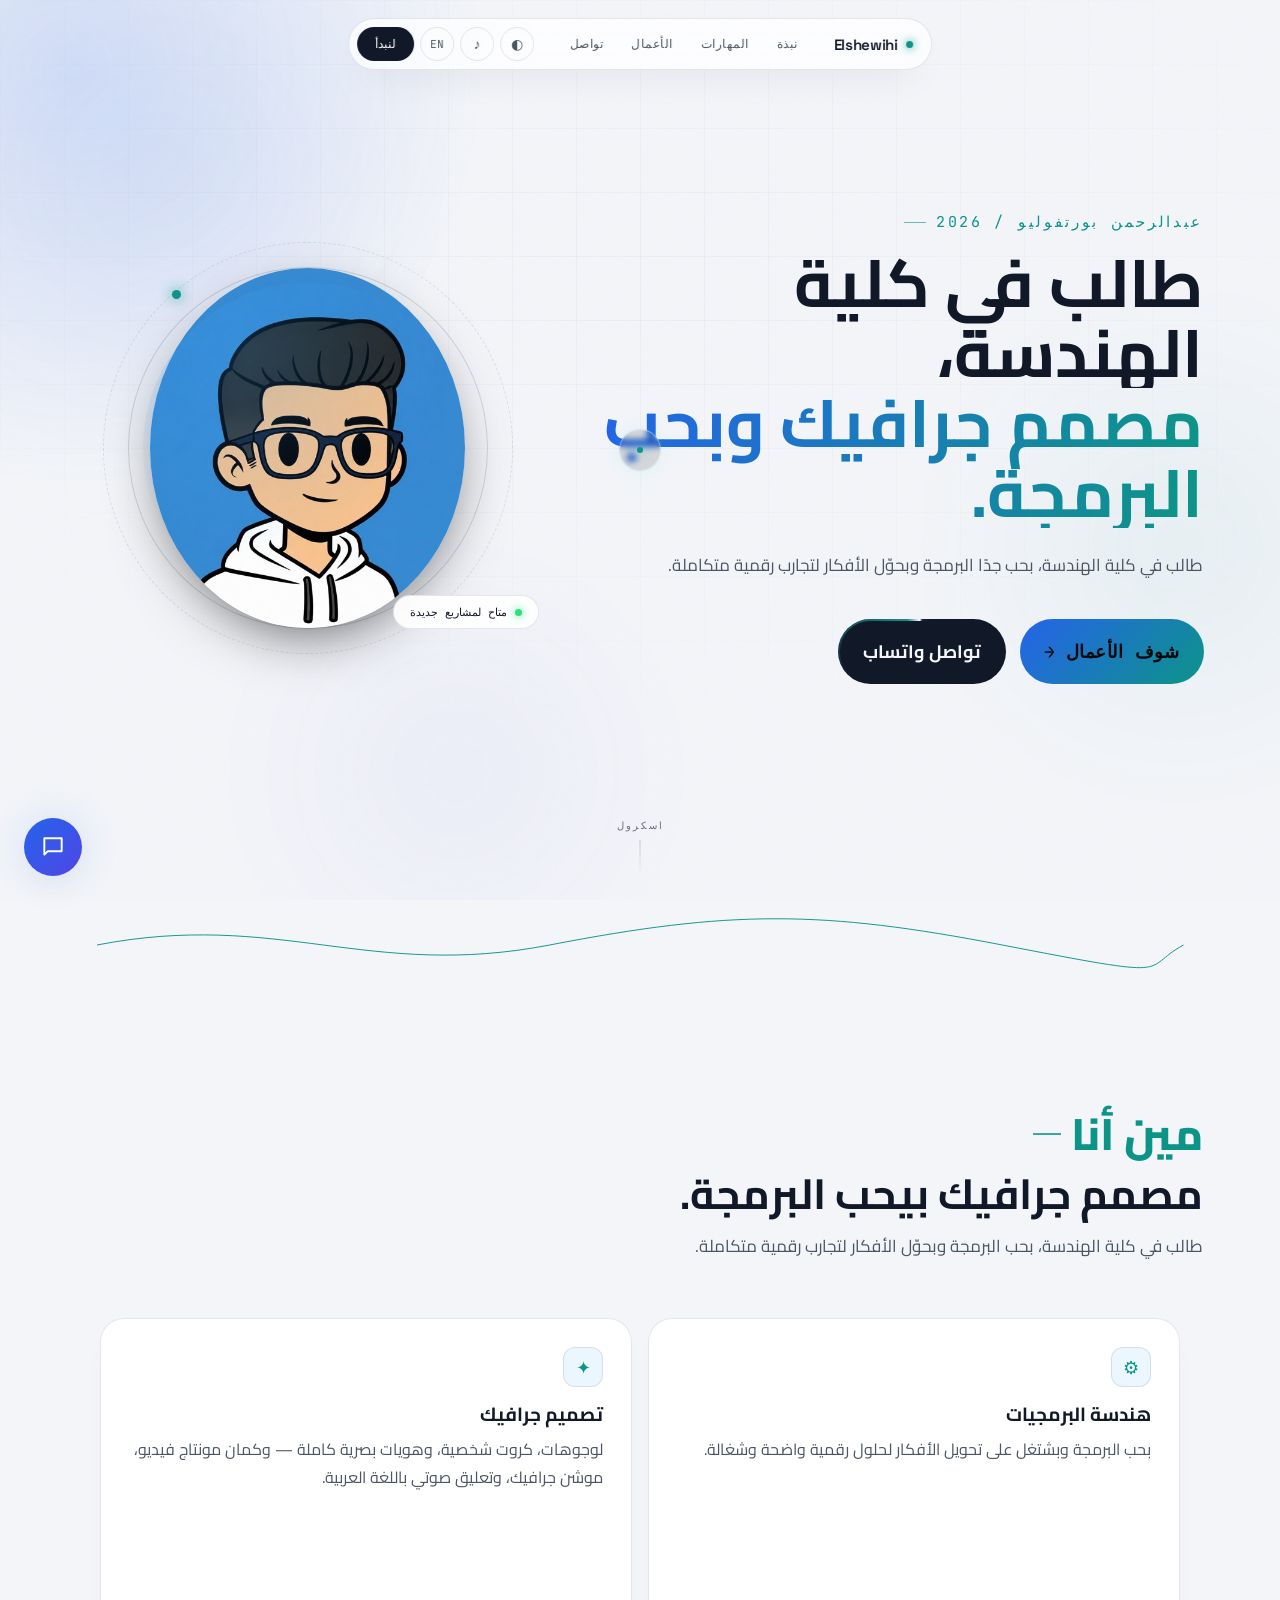
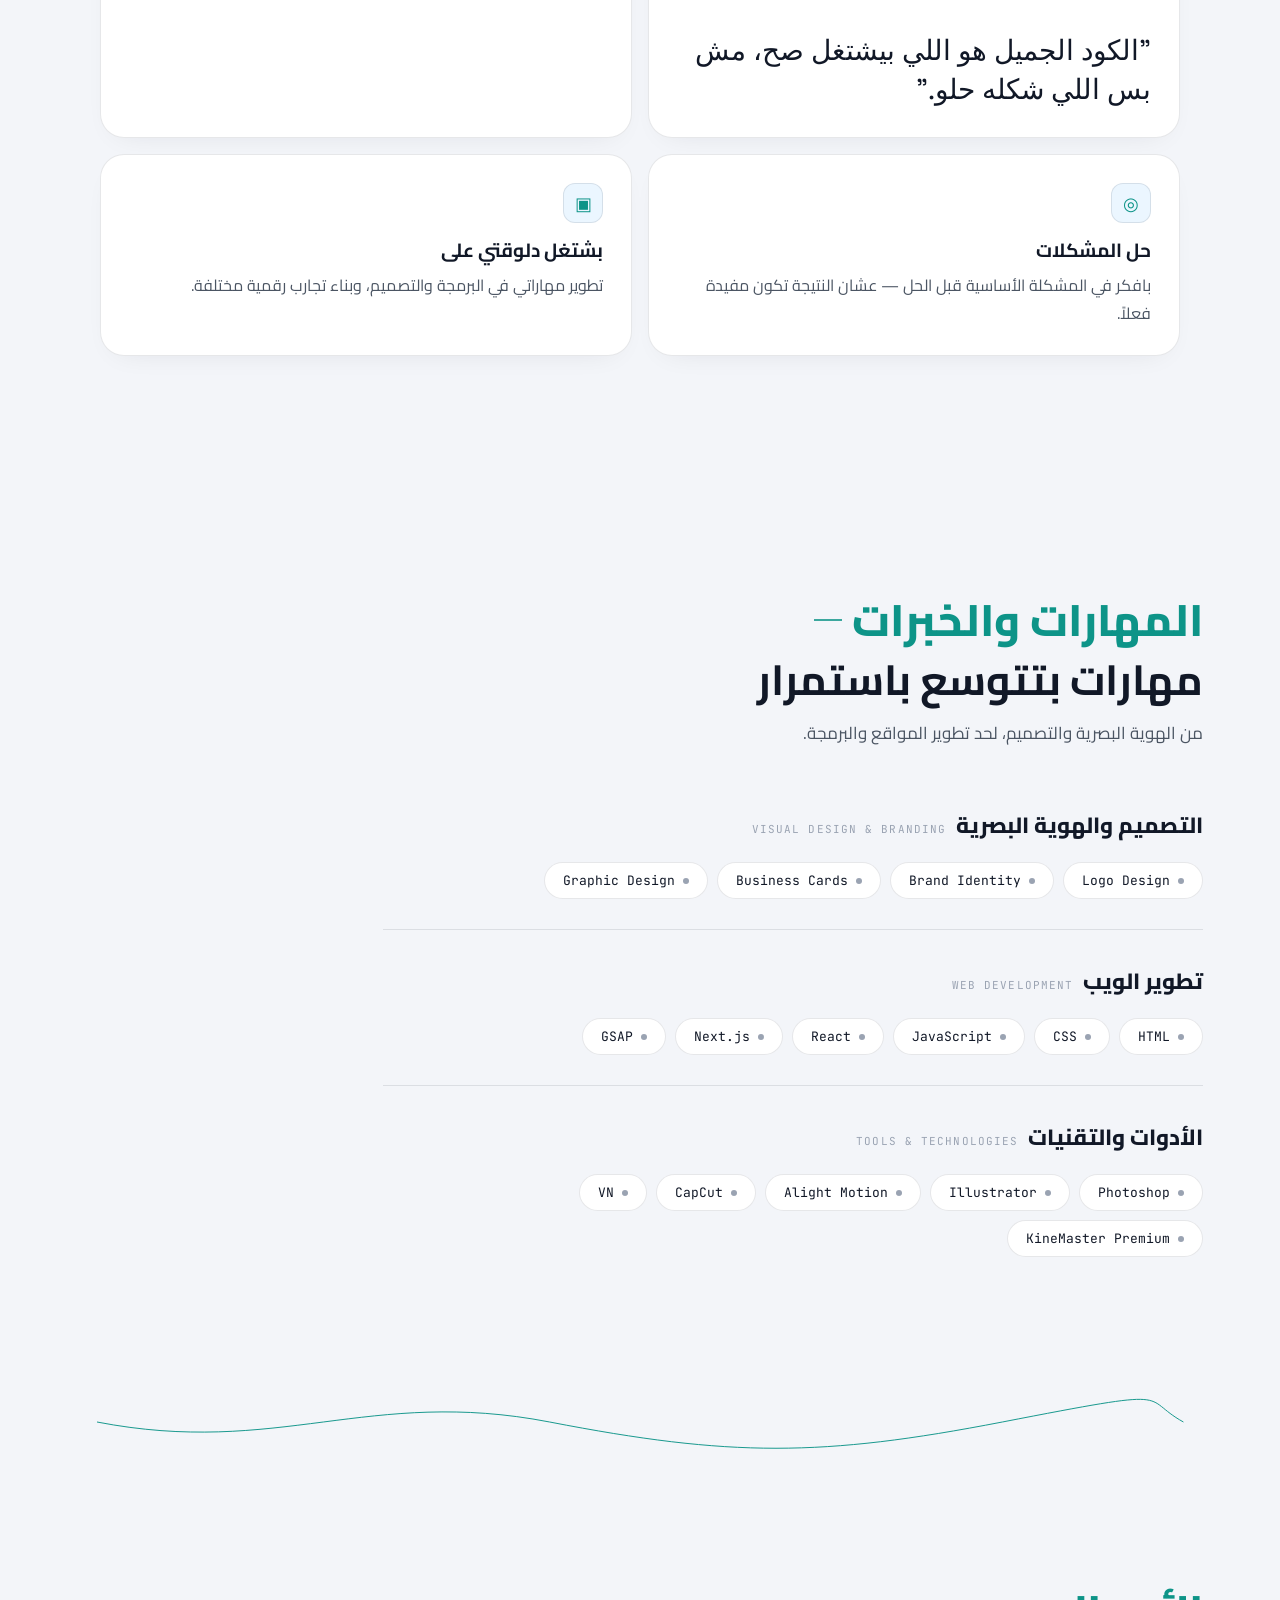
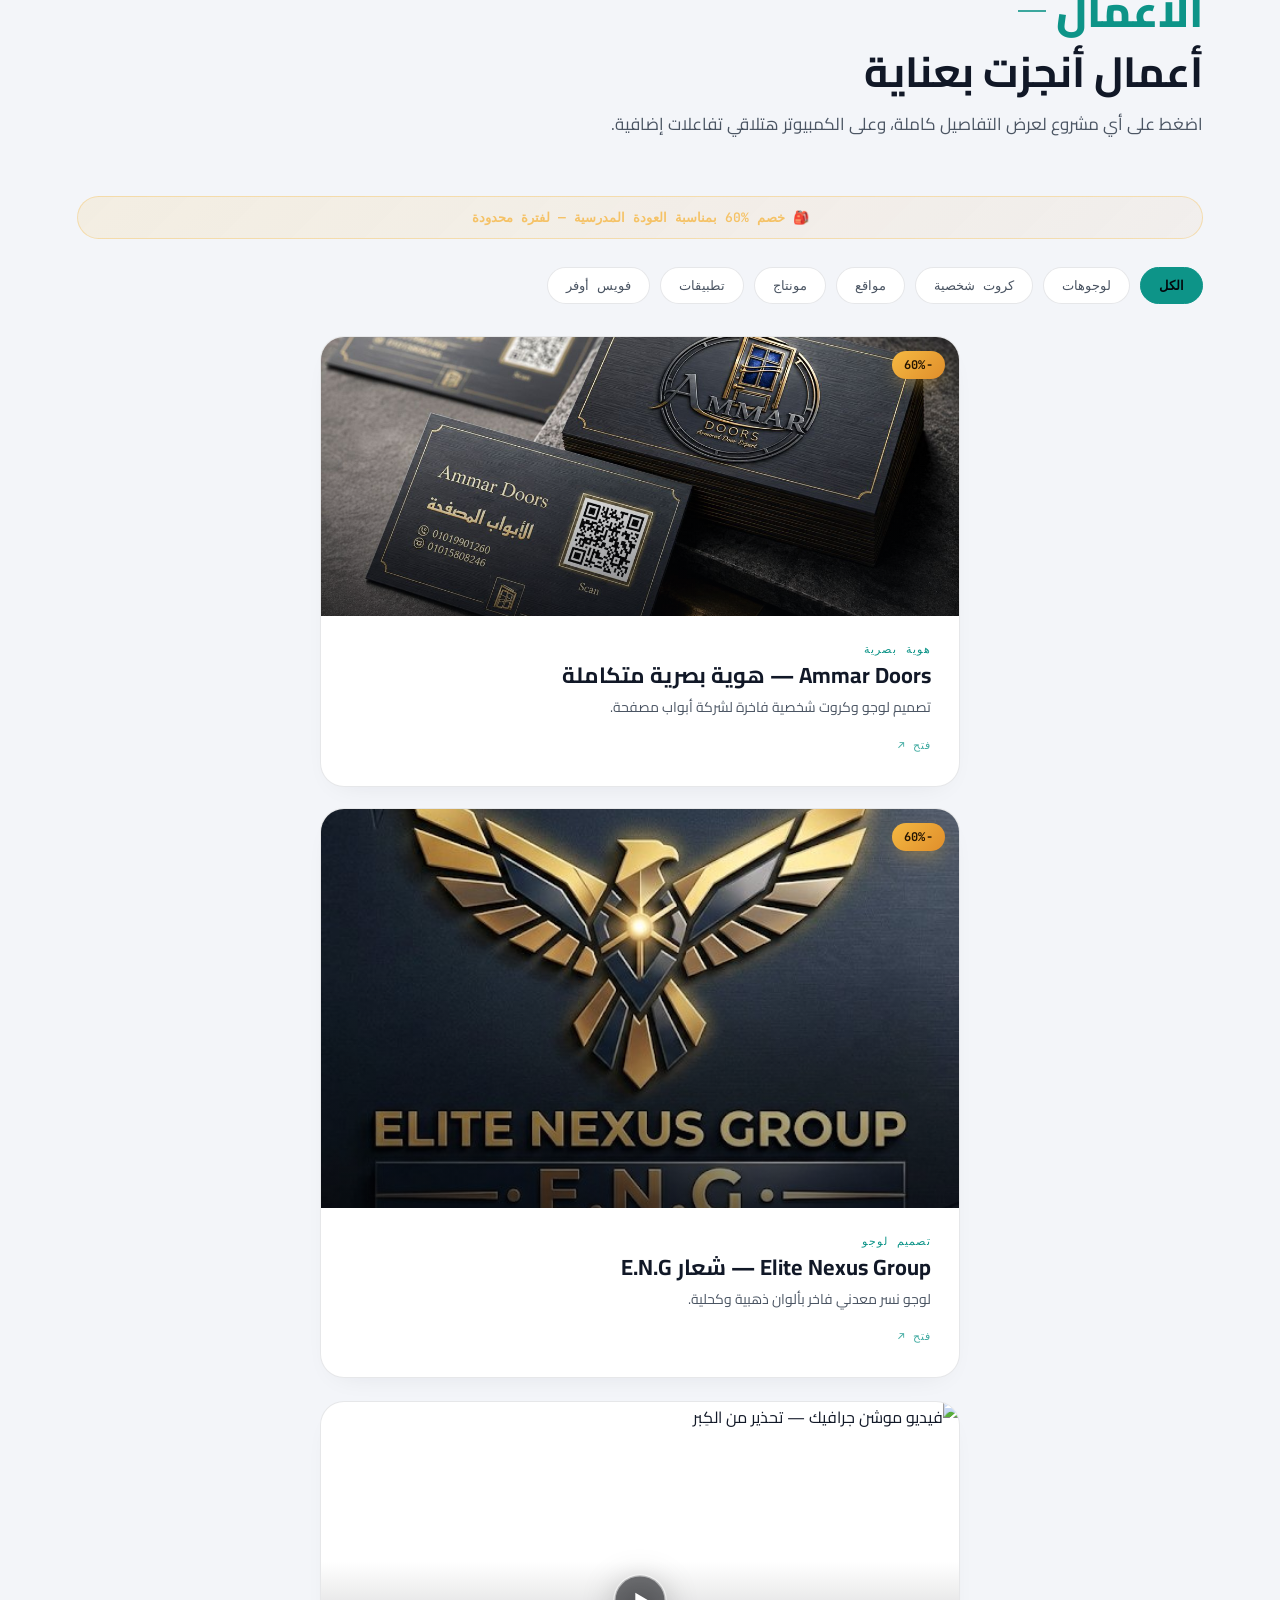
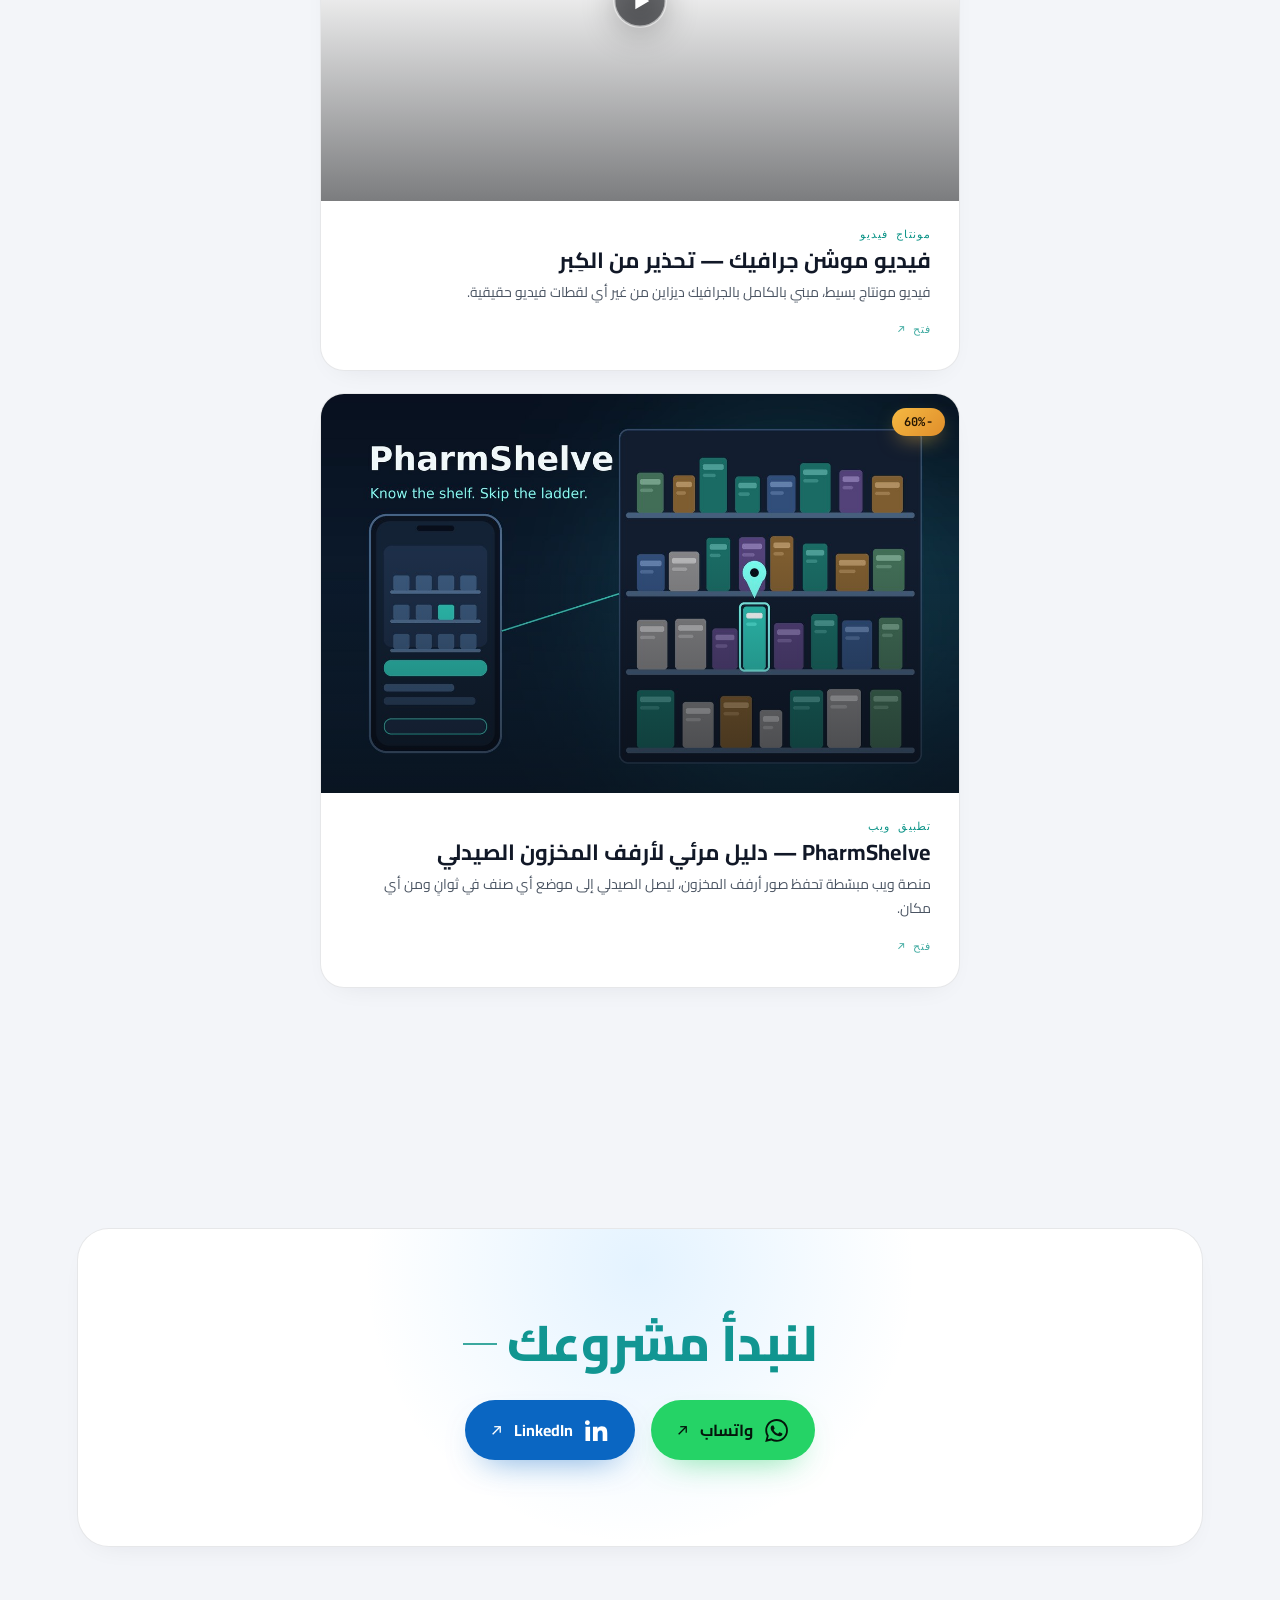
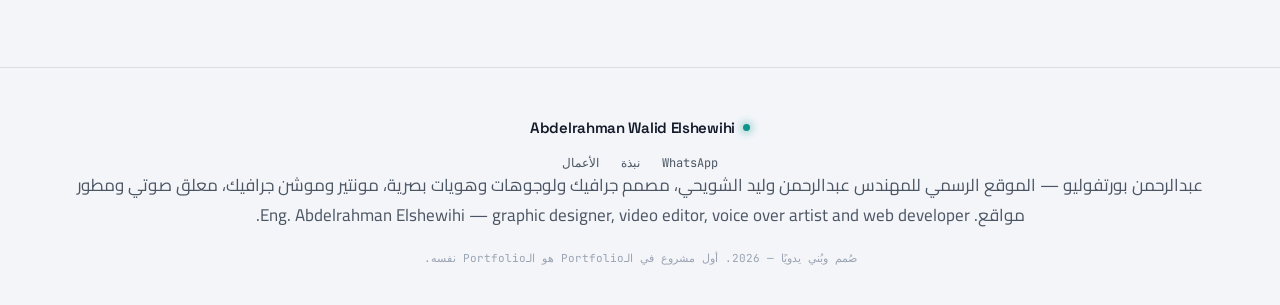
==== commit 55111697: "Add files via upload" ====
--- a/index.html
+++ b/index.html
@@ -4,58 +4,148 @@
 <meta charset="UTF-8">
 <meta name="viewport" content="width=device-width, initial-scale=1, viewport-fit=cover">
 <meta name="google-site-verification" content="nvR3E2ON1Q-37O62-3Mfu3flu0KNvl3IvWltUqOzDyI" />
-<title>Abdelrahman Walid Elshewihi | Graphic Designer, Video Editor & Web Developer</title>
-<meta name="description" content="البورتفوليو الرسمي للمهندس عبدالرحمن وليد الشويحي - مصمم جرافيك، مونتير، معلق صوتي، ومطور مواقع وهويات بصرية.">
-<meta name="keywords" content="عبدالرحمن وليد الشويحي, عبدالرحمن وليد, عبدالرحمن الشويحي, الشويحي, مهندس, طالب في كلية الهندسة, مصمم جرافيك, مصمم لوجوهات, مصمم هويات بصرية, مصمم كروت شخصية, مطور ويب سايت, عبدالرحمن وليد مصمم جرافيك, عبدالرحمن الشويحي مصمم جرافيك, الشويحي مصمم جرافيك, معلق صوتي باللغة العربية, معلق صوتي, عبدالرحمن معلق صوتي, عبدالرحمن وليد معلق صوتي, عبدالرحمن الشويحي معلق صوتي, مونتير, عبدالرحمن مونتير, عبدالرحمن وليد مونتير, عبدالرحمن الشويحي مونتير, عبدالرحمن موشن جرافيك ثنائي الابعاد, الشويحي موشن جرافيك ثنائي الابعاد, عبدالرحمن الشويحي مصور, عبدالرحمن مصور, عبدالرحمن وليد مصور, Abdelrahman Walid Elshewihi, Abdelrahman Walid, Abdelrahman Elshewihi, Elshewihi, Egyptian Engineer, Engineering Student, Graphic Designer, Logo Designer, Brand Identity Designer, Business Card Designer, Web Developer, Voice Over Artist, Arabic Voice Over, Video Editor, Motion Graphics Designer, 2D Motion Graphics, Photographer, Creative Developer">
+<title>عبدالرحمن بورتفوليو | المهندس عبدالرحمن وليد الشويحي – مصمم جرافيك ومونتير</title>
+<meta name="description" content="عبدالرحمن بورتفوليو: الموقع الرسمي للمهندس عبدالرحمن وليد الشويحي (عبدالرحمن الشويحي) — مصمم جرافيك ولوجو وهويات بصرية، مونتير وموشن جرافيك، معلق صوتي ومطور مواقع. Eng. Abdelrahman Elshewihi portfolio.">
+<meta name="keywords" content="عبدالرحمن بورتفوليو, بورتفوليو عبدالرحمن, Abdelrahman Portfolio, عبدالرحمن, عبد الرحمن, عبدالرحمن وليد, عبدالرحمن الشويحي, عبدالرحمن وليد الشويحي, عبد الرحمن الشويحي, م عبدالرحمن, م. عبدالرحمن, م.عبدالرحمن, م عبدالرحمن الشويحي, المهندس عبدالرحمن, المهندس عبدالرحمن وليد, المهندس عبدالرحمن الشويحي, المهندس عبدالرحمن وليد الشويحي, البشمهندس عبدالرحمن, البشمهندس عبدالرحمن وليد, البشمهندس عبدالرحمن الشويحي, الشويحي, عبدالرحمن مونتاج, عبدالرحمن مونتير, عبدالرحمن مصمم جرافيك, عبدالرحمن معلق صوتي, عبدالرحمن مطور مواقع, عبدالرحمن موشن جرافيك, عبدالرحمن تصميم لوجو, عبدالرحمن هوية بصرية, عبدالرحمن تصوير, عبدالرحمن وليد مونتاج, عبدالرحمن وليد مونتير, عبدالرحمن وليد مصمم جرافيك, عبدالرحمن وليد معلق صوتي, عبدالرحمن وليد مطور مواقع, عبدالرحمن وليد موشن جرافيك, عبدالرحمن وليد تصميم لوجو, عبدالرحمن وليد هوية بصرية, عبدالرحمن وليد تصوير, عبدالرحمن الشويحي مونتاج, عبدالرحمن الشويحي مونتير, عبدالرحمن الشويحي مصمم جرافيك, عبدالرحمن الشويحي معلق صوتي, عبدالرحمن الشويحي مطور مواقع, عبدالرحمن الشويحي موشن جرافيك, عبدالرحمن الشويحي تصميم لوجو, عبدالرحمن الشويحي هوية بصرية, عبدالرحمن الشويحي تصوير, عبدالرحمن وليد الشويحي مونتاج, عبدالرحمن وليد الشويحي مونتير, عبدالرحمن وليد الشويحي مصمم جرافيك, عبدالرحمن وليد الشويحي معلق صوتي, عبدالرحمن وليد الشويحي مطور مواقع, عبدالرحمن وليد الشويحي موشن جرافيك, عبدالرحمن وليد الشويحي تصميم لوجو, عبدالرحمن وليد الشويحي هوية بصرية, عبدالرحمن وليد الشويحي تصوير, المهندس عبدالرحمن مونتاج, المهندس عبدالرحمن مونتير, المهندس عبدالرحمن مصمم جرافيك, المهندس عبدالرحمن معلق صوتي, المهندس عبدالرحمن مطور مواقع, المهندس عبدالرحمن موشن جرافيك, المهندس عبدالرحمن تصميم لوجو, المهندس عبدالرحمن هوية بصرية, المهندس عبدالرحمن تصوير, المهندس عبدالرحمن الشويحي مونتاج, المهندس عبدالرحمن الشويحي مونتير, المهندس عبدالرحمن الشويحي مصمم جرافيك, المهندس عبدالرحمن الشويحي معلق صوتي, المهندس عبدالرحمن الشويحي مطور مواقع, المهندس عبدالرحمن الشويحي موشن جرافيك, المهندس عبدالرحمن الشويحي تصميم لوجو, المهندس عبدالرحمن الشويحي هوية بصرية, المهندس عبدالرحمن الشويحي تصوير, البشمهندس عبدالرحمن الشويحي مونتاج, البشمهندس عبدالرحمن الشويحي مونتير, البشمهندس عبدالرحمن الشويحي مصمم جرافيك, البشمهندس عبدالرحمن الشويحي معلق صوتي, البشمهندس عبدالرحمن الشويحي مطور مواقع, البشمهندس عبدالرحمن الشويحي موشن جرافيك, البشمهندس عبدالرحمن الشويحي تصميم لوجو, البشمهندس عبدالرحمن الشويحي هوية بصرية, البشمهندس عبدالرحمن الشويحي تصوير, م.عبدالرحمن مونتاج, م.عبدالرحمن مونتير, م.عبدالرحمن مصمم جرافيك, م.عبدالرحمن معلق صوتي, م.عبدالرحمن مطور مواقع, م.عبدالرحمن موشن جرافيك, م.عبدالرحمن تصميم لوجو, م.عبدالرحمن هوية بصرية, م.عبدالرحمن تصوير, موقع الشويحي, بورتفوليو الشويحي, الشويحي مونتاج, الشويحي جرافيك, Abdelrahman, Abdelrahman Walid, Abdelrahman Elshewihi, Abdelrahman Walid Elshewihi, Eng Abdelrahman, Eng. Abdelrahman, Eng Abdelrahman Elshewihi, Eng Abdelrahman Walid, Eng Abdelrahman Walid Elshewihi, Abdulrahman Elshewihi, Abdelrahman El Shewihi, Elshewihi, El-Shewihi, Abdelrahman portfolio, Abdelrahman website, Abdelrahman graphics, Abdelrahman graphic designer, Abdelrahman montage, Abdelrahman video editor, Abdelrahman voice over, Abdelrahman web developer, Abdelrahman motion graphics, Abdelrahman logo designer, Abdelrahman Elshewihi portfolio, Abdelrahman Elshewihi website, Abdelrahman Elshewihi graphics, Abdelrahman Elshewihi graphic designer, Abdelrahman Elshewihi montage, Abdelrahman Elshewihi video editor, Abdelrahman Elshewihi voice over, Abdelrahman Elshewihi web developer, Abdelrahman Elshewihi motion graphics, Abdelrahman Elshewihi logo designer, Eng Abdelrahman portfolio, Eng Abdelrahman website, Eng Abdelrahman graphics, Eng Abdelrahman graphic designer, Eng Abdelrahman montage, Eng Abdelrahman video editor, Eng Abdelrahman voice over, Eng Abdelrahman web developer, Eng Abdelrahman motion graphics, Eng Abdelrahman logo designer, Eng Abdelrahman Elshewihi portfolio, Eng Abdelrahman Elshewihi website, Eng Abdelrahman Elshewihi graphics, Eng Abdelrahman Elshewihi graphic designer, Eng Abdelrahman Elshewihi montage, Eng Abdelrahman Elshewihi video editor, Eng Abdelrahman Elshewihi voice over, Eng Abdelrahman Elshewihi web developer, Eng Abdelrahman Elshewihi motion graphics, Eng Abdelrahman Elshewihi logo designer, Elshewihi portfolio, Elshewihi website, Elshewihi graphics, Elshewihi graphic designer, Elshewihi montage, Elshewihi video editor, Elshewihi voice over, Elshewihi web developer, Elshewihi motion graphics, Elshewihi logo designer, elshewihi website, elshewihi graphics, elshewihi montage, elshewihi portfolio, Egyptian Engineer, Engineering Student, Brand Identity Designer, Business Card Designer, Arabic Voice Over, 2D Motion Graphics, Photographer, Creative Developer">
+<meta name="author" content="عبدالرحمن وليد الشويحي">
+<meta name="robots" content="index, follow, max-image-preview:large, max-snippet:-1">
+<link rel="canonical" href="https://el-shewihi-eng.vercel.app/">
+<link rel="alternate" hreflang="ar" href="https://el-shewihi-eng.vercel.app/">
+<link rel="alternate" hreflang="x-default" href="https://el-shewihi-eng.vercel.app/">
 <meta name="theme-color" content="#05070c">
-<meta property="og:title" content="Abdelrahman Walid Elshewihi | Portfolio">
-<meta property="og:description" content="مصمم جرافيك، مونتير، معلق صوتي، ومطور مواقع - المهندس عبدالرحمن وليد الشويحي.">
+<meta property="og:site_name" content="عبدالرحمن بورتفوليو">
+<meta property="og:title" content="عبدالرحمن بورتفوليو | المهندس عبدالرحمن وليد الشويحي">
+<meta property="og:description" content="مصمم جرافيك، مونتير، معلق صوتي ومطور مواقع — المهندس عبدالرحمن وليد الشويحي.">
 <meta property="og:type" content="website">
+<meta property="og:locale" content="ar_EG">
 <!-- صورة المعاينة عند المشاركة على السوشيال ميديا (Open Graph Image) -->
 <meta property="og:image" content="https://el-shewihi-eng.vercel.app/images/avatar.jpg">
 <meta property="og:image:width" content="600">
 <meta property="og:image:height" content="600">
 <meta property="og:url" content="https://el-shewihi-eng.vercel.app/">
 <meta name="twitter:card" content="summary_large_image">
+<meta name="twitter:title" content="عبدالرحمن بورتفوليو | المهندس عبدالرحمن وليد الشويحي">
+<meta name="twitter:description" content="مصمم جرافيك، مونتير، معلق صوتي ومطور مواقع.">
 <meta name="twitter:image" content="https://el-shewihi-eng.vercel.app/images/avatar.jpg">
 <script type="application/ld+json">
 {
   "@context": "https://schema.org",
-  "@type": "Person",
-  "name": "Abdelrahman Walid Elshewihi",
-  "url": "https://el-shewihi-eng.vercel.app/",
-  "image": "https://el-shewihi-eng.vercel.app/images/avatar.jpg",
-  "alternateName": [
-    "عبدالرحمن وليد الشويحي",
-    "عبدالرحمن الشويحي",
-    "عبدالرحمن وليد",
-    "الشويحي",
-    "Abdelrahman Elshewihi",
-    "Elshewihi"
-  ],
-  "jobTitle": [
-    "Graphic Designer",
-    "Web Developer",
-    "Video Editor",
-    "Voice Over Artist",
-    "Motion Graphics Designer"
-  ],
-  "description": "طالب بجمهورية مصر العربية بكلية الهندسة، مصمم جرافيك، مونتير ومطور ويب سايت ومعلق صوتي باللغة العربية.",
-  "knowsAbout": [
-    "Graphic Design", "Logo Design", "Brand Identity", "Business Card Design",
-    "Web Development", "Video Editing", "2D Motion Graphics",
-    "Arabic Voice Over", "Photography"
-  ],
-  "sameAs": [
-    "https://www.linkedin.com/in/eng-abdelrahman-elshewihi-4a058239b"
+  "@graph": [
+    {
+      "@type": "WebSite",
+      "@id": "https://el-shewihi-eng.vercel.app/#website",
+      "url": "https://el-shewihi-eng.vercel.app/",
+      "name": "عبدالرحمن بورتفوليو",
+      "alternateName": [
+        "عبدالرحمن بورتفوليو",
+        "بورتفوليو عبدالرحمن وليد الشويحي",
+        "Abdelrahman Portfolio",
+        "Abdelrahman Elshewihi Portfolio",
+        "Elshewihi Portfolio"
+      ],
+      "inLanguage": [
+        "ar",
+        "en"
+      ],
+      "publisher": {
+        "@id": "https://el-shewihi-eng.vercel.app/#person"
+      }
+    },
+    {
+      "@type": "Person",
+      "@id": "https://el-shewihi-eng.vercel.app/#person",
+      "name": "عبدالرحمن وليد الشويحي",
+      "givenName": "عبدالرحمن",
+      "familyName": "الشويحي",
+      "url": "https://el-shewihi-eng.vercel.app/",
+      "image": "https://el-shewihi-eng.vercel.app/images/avatar.jpg",
+      "mainEntityOfPage": "https://el-shewihi-eng.vercel.app/",
+      "alternateName": [
+        "عبد الرحمن",
+        "عبدالرحمن وليد",
+        "عبدالرحمن الشويحي",
+        "عبدالرحمن وليد الشويحي",
+        "عبد الرحمن الشويحي",
+        "م عبدالرحمن",
+        "م. عبدالرحمن",
+        "م.عبدالرحمن",
+        "م عبدالرحمن الشويحي",
+        "المهندس عبدالرحمن",
+        "المهندس عبدالرحمن وليد",
+        "المهندس عبدالرحمن الشويحي",
+        "المهندس عبدالرحمن وليد الشويحي",
+        "البشمهندس عبدالرحمن",
+        "البشمهندس عبدالرحمن وليد",
+        "البشمهندس عبدالرحمن الشويحي",
+        "الشويحي",
+        "Abdelrahman Walid",
+        "Abdelrahman Elshewihi",
+        "Abdelrahman Walid Elshewihi",
+        "Eng Abdelrahman",
+        "Eng. Abdelrahman",
+        "Eng Abdelrahman Elshewihi",
+        "Eng Abdelrahman Walid",
+        "Eng Abdelrahman Walid Elshewihi",
+        "Abdulrahman Elshewihi",
+        "Abdelrahman El Shewihi",
+        "Elshewihi",
+        "El-Shewihi",
+        "Eng. Abdelrahman Walid Elshewihi"
+      ],
+      "honorificPrefix": "المهندس",
+      "jobTitle": [
+        "مصمم جرافيك",
+        "مونتير",
+        "معلق صوتي",
+        "مطور مواقع",
+        "Graphic Designer",
+        "Video Editor",
+        "Web Developer",
+        "Voice Over Artist",
+        "Motion Graphics Designer"
+      ],
+      "description": "المهندس عبدالرحمن وليد الشويحي: طالب بكلية الهندسة، مصمم جرافيك، مونتير، معلق صوتي ومطور مواقع وهويات بصرية.",
+      "nationality": {
+        "@type": "Country",
+        "name": "Egypt"
+      },
+      "knowsAbout": [
+        "تصميم جرافيك",
+        "تصميم لوجو",
+        "هوية بصرية",
+        "كروت شخصية",
+        "مونتاج فيديو",
+        "موشن جرافيك ثنائي الأبعاد",
+        "تعليق صوتي عربي",
+        "تطوير مواقع",
+        "تصوير",
+        "Graphic Design",
+        "Logo Design",
+        "Brand Identity",
+        "Business Card Design",
+        "Video Editing",
+        "Montage",
+        "2D Motion Graphics",
+        "Arabic Voice Over",
+        "Web Development",
+        "Photography"
+      ],
+      "sameAs": [
+        "https://www.linkedin.com/in/eng-abdelrahman-elshewihi-4a058239b"
+      ]
+    }
   ]
 }
 </script>
-<!-- أيقونة الموقع التي تظهر في البحث وفي ألسنة المتصفح (Favicon) -->
-<link rel="icon" type="image/x-icon" href="/favicon.ico">
+<!-- أيقونة الموقع (اللوجو) في نتائج البحث وألسنة المتصفح: جوجل بيطلب مضاعفات 48px -->
+<link rel="icon" href="/favicon.ico" sizes="any">
+<link rel="icon" type="image/png" sizes="48x48" href="/favicon-48x48.png">
+<link rel="icon" type="image/png" sizes="96x96" href="/favicon-96x96.png">
+<link rel="icon" type="image/png" sizes="144x144" href="/favicon-144x144.png">
+<link rel="icon" type="image/png" sizes="192x192" href="/favicon-192x192.png">
 <link rel="icon" type="image/png" sizes="32x32" href="/favicon-32x32.png">
 <link rel="icon" type="image/png" sizes="16x16" href="/favicon-16x16.png">
-<link rel="icon" type="image/png" sizes="192x192" href="/favicon-192x192.png">
+<link rel="shortcut icon" href="/favicon.ico">
 <link rel="apple-touch-icon" sizes="180x180" href="/apple-touch-icon.png">
 <link rel="preconnect" href="https://fonts.googleapis.com">
 <link rel="preconnect" href="https://fonts.gstatic.com" crossorigin>
@@ -108,7 +198,7 @@
     <div class="hero-grid" aria-hidden="true"></div>
     <div class="container hero-inner">
       <div>
-        <div class="eyebrow">Portfolio / 2026</div>
+        <div class="eyebrow">عبدالرحمن بورتفوليو / 2026</div>
         <h1 class="hero-title" id="heroTitle">
           <span class="line"><span data-i18n="heroTitle1">طالب في كلية الهندسة،</span></span>
           <span class="line"><span class="grad" data-i18n="heroTitle2">مصمم جرافيك وبحب البرمجة.</span></span>
@@ -121,7 +211,7 @@
       </div>
       <div class="hero-avatar-wrap">
         <div class="avatar-ring">
-          <img class="avatar-img" src="images/avatar.jpg" alt="Abdelrahman Walid Elshewihi avatar" width="360" height="360" loading="eager">
+          <img class="avatar-img" src="images/avatar.jpg" alt="المهندس عبدالرحمن وليد الشويحي – Eng. Abdelrahman Elshewihi" width="360" height="360" loading="eager">
           <div class="avatar-orbit-dot" aria-hidden="true"></div>
         </div>
         <div class="avatar-tag"><i></i> <span data-i18n="availTag">متاح لمشاريع جديدة</span></div>
@@ -281,6 +371,7 @@
       <a href="#about" data-i18n="navAbout">نبذة</a>
       <a href="#projects" data-i18n="navProjects">الأعمال</a>
     </div>
+    <p class="foot-seo">عبدالرحمن بورتفوليو — الموقع الرسمي للمهندس عبدالرحمن وليد الشويحي، مصمم جرافيك ولوجوهات وهويات بصرية، مونتير وموشن جرافيك، معلق صوتي ومطور مواقع. Eng. Abdelrahman Elshewihi — graphic designer, video editor, voice over artist and web developer.</p>
     <small data-i18n="footNote">صُمم وبُني يدويًا — 2026. أول مشروع في الـPortfolio هو الـPortfolio نفسه.</small>
   </footer>
 </main>
@@ -316,6 +407,7 @@
         <h4 id="modalDidLabel"></h4>
         <p id="modalDid"></p>
       </div>
+      <a href="#" target="_blank" rel="noopener" class="modal-visit" id="modalVisit" data-i18n="visitSite">زيارة الموقع ↗</a>
       <div class="modal-price">
         <span id="modalValueLabel" class="mono modal-value-label"></span>
         <span class="modal-price-row">
--- a/css/style.css
+++ b/css/style.css
@@ -935,41 +935,25 @@
   aspect-ratio:16/9;
   background:#000;
   overflow:hidden;
-  align-items:center;
-  justify-content:center;
-}
-.modal-video-wrap.active{ display:flex; }
-
-/* الخلفية المموّهة: نسخة مكبّرة من صورة غلاف الفيديو، مموّهة ومعتّمة، بتملي الفراغ حوالين الفيديو */
-.video-backdrop{
-  position:absolute; inset:-24px;
-  background-size:cover; background-position:center;
-  filter:blur(44px) brightness(.45) saturate(1.35);
-  transform:scale(1.15);
-  z-index:1;
-}
-
-/* المسرح: الصندوق اللي بيحتوي الفيديو الفعلي بأبعاده الحقيقية، فوق الخلفية المموّهة */
+}
+.modal-video-wrap.active{ display:block; }
+
+/* الفيديو الطولي (Shorts/Reels): بياخد عرض المودال بالكامل برضه، بس بنسبة طول لعرض 9:16
+   بدل 16:9 — يعني هيبان أطول من الفيديو العادي، وده طبيعي ومقصود عشان يفضل بحجمه الحقيقي */
+.modal-video-wrap.vertical{ aspect-ratio:9/16; }
+
+/* المسرح: بياخد كل مساحة الـ wrap بالظبط (الفيديو نفسه بيملا العرض والطول كاملين) */
 .video-stage{
-  position:relative; z-index:2;
+  position:absolute; inset:0;
   width:100%; height:100%;
 }
 .video-stage iframe{
   position:absolute; inset:0; width:100%; height:100%; border:0;
 }
 
-/* فيديو عمودي (Shorts): مسرح مربّع بدل عريض، والفيديو نفسه طولي 9:16 عائم في النص بحدود وظل واضحين */
-.modal-video-wrap.vertical{ aspect-ratio:1/1; max-height:70vh; }
-.modal-video-wrap.vertical .video-stage{
-  width:auto; height:100%; aspect-ratio:9/16;
-  border-radius:16px; overflow:hidden;
-  box-shadow:0 20px 50px -12px rgba(0,0,0,.65), 0 0 0 1px rgba(255,255,255,.08);
-  animation:videoGlow 3.5s ease-in-out infinite;
-}
-@keyframes videoGlow{
-  0%,100%{ box-shadow:0 20px 50px -12px rgba(0,0,0,.65), 0 0 0 1px rgba(255,255,255,.08), 0 0 30px 2px rgba(34,224,224,.14); }
-  50%{ box-shadow:0 20px 50px -12px rgba(0,0,0,.65), 0 0 0 1px rgba(255,255,255,.08), 0 0 46px 6px rgba(34,224,224,.28); }
-}
+/* مش محتاجين الخلفية المموّهة القديمة دلوقتي بعد ما بقى الفيديو بياخد المساحة كاملة،
+   لكن سبنا الـ div في الـ HTML عشان ميبوظش كود main.js — بس مخفي تمامًا */
+.video-backdrop{ display:none; }
 
 /* رابط احتياطي: بيظهر بس لما فيه فيديو، تحت الفيديو مباشرة، لو التضمين رفض يشتغل */
 .modal-video-fallback{
@@ -981,6 +965,16 @@
 }
 .modal-video-fallback.active{ display:block; }
 .modal-video-fallback:hover{ color:var(--text); }
+
+/* مشغّل الصوت الخاص بمشاريع التعليق الصوتي */
+.modal-audio-wrap{
+  display:none;
+  padding:16px 20px;
+  background:var(--bg-3);
+  border-bottom:1px solid var(--border);
+}
+.modal-audio-wrap.active{ display:block; }
+.modal-audio-wrap audio{ width:100%; height:40px; }
 
 /* =====================================================
    إعادة تنظيم قسم المهارات — 4 مجموعات واضحة (تصميم / ويب / برمجة / أدوات)
@@ -1218,3 +1212,51 @@
   .chat-fab{ bottom:18px; inset-inline-end:18px; width:52px; height:52px; }
   .chat-panel{ bottom:80px; inset-inline-end:16px; }
 }
+
+/* زرار زيارة الموقع في نافذة تفاصيل المشروع */
+.modal-visit{ display:none; align-self:flex-start; margin-top:18px; padding:11px 22px; border-radius:999px; border:1px solid var(--accent, #2ec4b6); color:var(--text); text-decoration:none; font-weight:600; transition:background .2s, transform .2s; }
+.modal-visit.active{ display:inline-block; }
+.modal-visit:hover{ background:rgba(46,196,182,.14); transform:translateY(-1px); }
+
+/* =====================================================
+   زرار "تواصل واتساب" (الهيرو): لون ثابت + شريط ضوئي بيلف على الحافة
+   - الخلفية Solid من غير تدرج ولا إضاءة داخلية
+   - الشريط بيتحرك بـ conic-gradient بزاوية متحركة (@property) بدل ما نلف العنصر،
+     عشان يمشي على حافة الزرار نفسها من غير ما يطلع خط مائل جوّه الزرار
+   ===================================================== */
+@property --beam-angle{ syntax:"<angle>"; inherits:false; initial-value:0deg; }
+
+.btn-ghost{
+  --beam-w:2px;
+  position:relative; isolation:isolate; overflow:visible;
+  background:#0a0f1a;                              /* لون ثابت، غيّره هنا لو عاوز لون تاني */
+  color:var(--text) !important;
+  border:1px solid rgba(255,255,255,.10);
+  box-shadow:none; backdrop-filter:none;
+}
+html[data-theme="light"] .btn-ghost{ background:#111827; color:#f3f5f9 !important; border-color:rgba(17,24,39,.9); }
+
+.btn-ghost::after{ content:none; display:none; animation:none; }
+
+.btn-ghost::before{
+  content:""; position:absolute; inset:-1px; z-index:-1; pointer-events:none;
+  border-radius:inherit; padding:var(--beam-w);
+  background:conic-gradient(from var(--beam-angle),
+    transparent 0deg, transparent 250deg,
+    rgba(34,224,224,.25) 290deg,
+    var(--accent-2) 335deg,
+    #fff 356deg,
+    transparent 360deg);
+  -webkit-mask:linear-gradient(#000 0 0) content-box, linear-gradient(#000 0 0);
+  -webkit-mask-composite:xor; mask-composite:exclude;
+  filter:drop-shadow(0 0 4px rgba(34,224,224,.55));
+  animation:beamOrbit 4s linear infinite;
+}
+@keyframes beamOrbit{ to{ --beam-angle:360deg; } }
+
+.btn-ghost:hover{ background:#0d1422; border-color:rgba(255,255,255,.16); box-shadow:none; }
+html[data-theme="light"] .btn-ghost:hover{ background:#0b1220; }
+
+@media (prefers-reduced-motion:reduce){
+  .btn-ghost::before{ animation:none; --beam-angle:300deg; }
+}
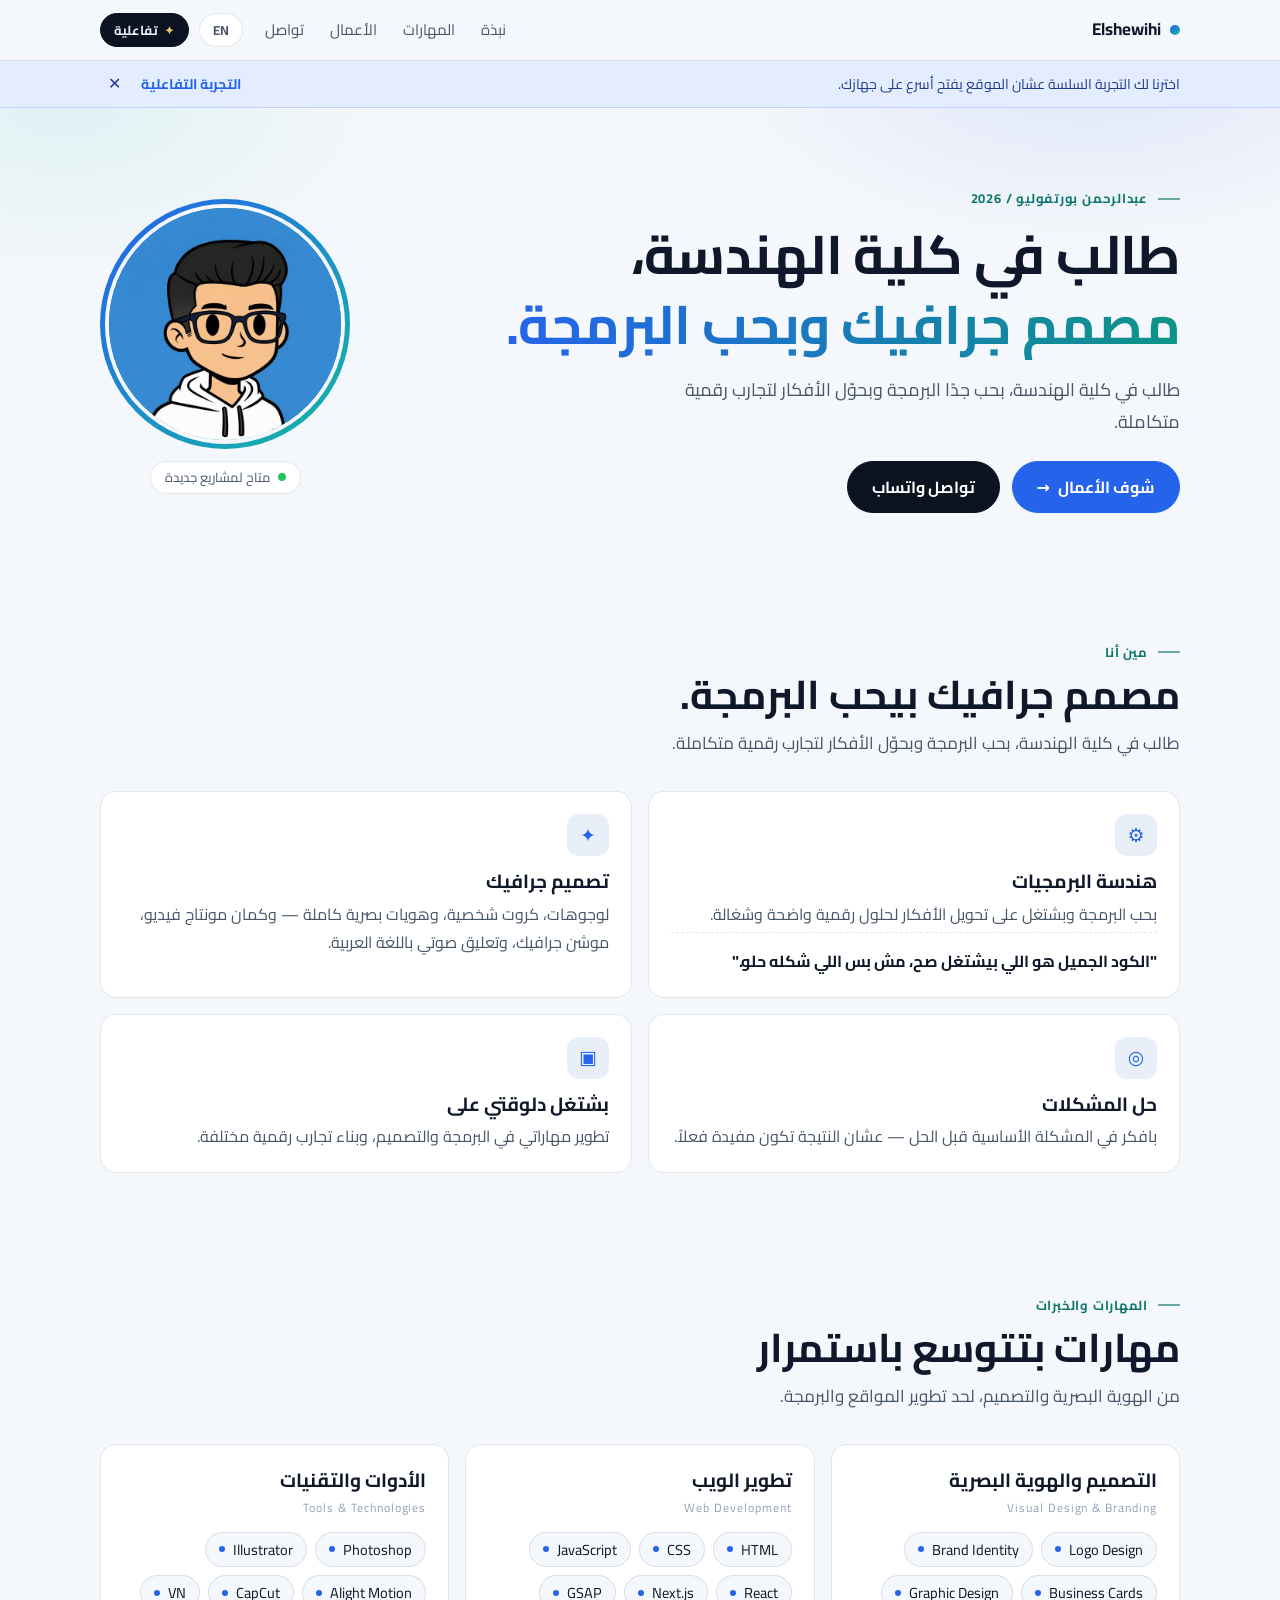
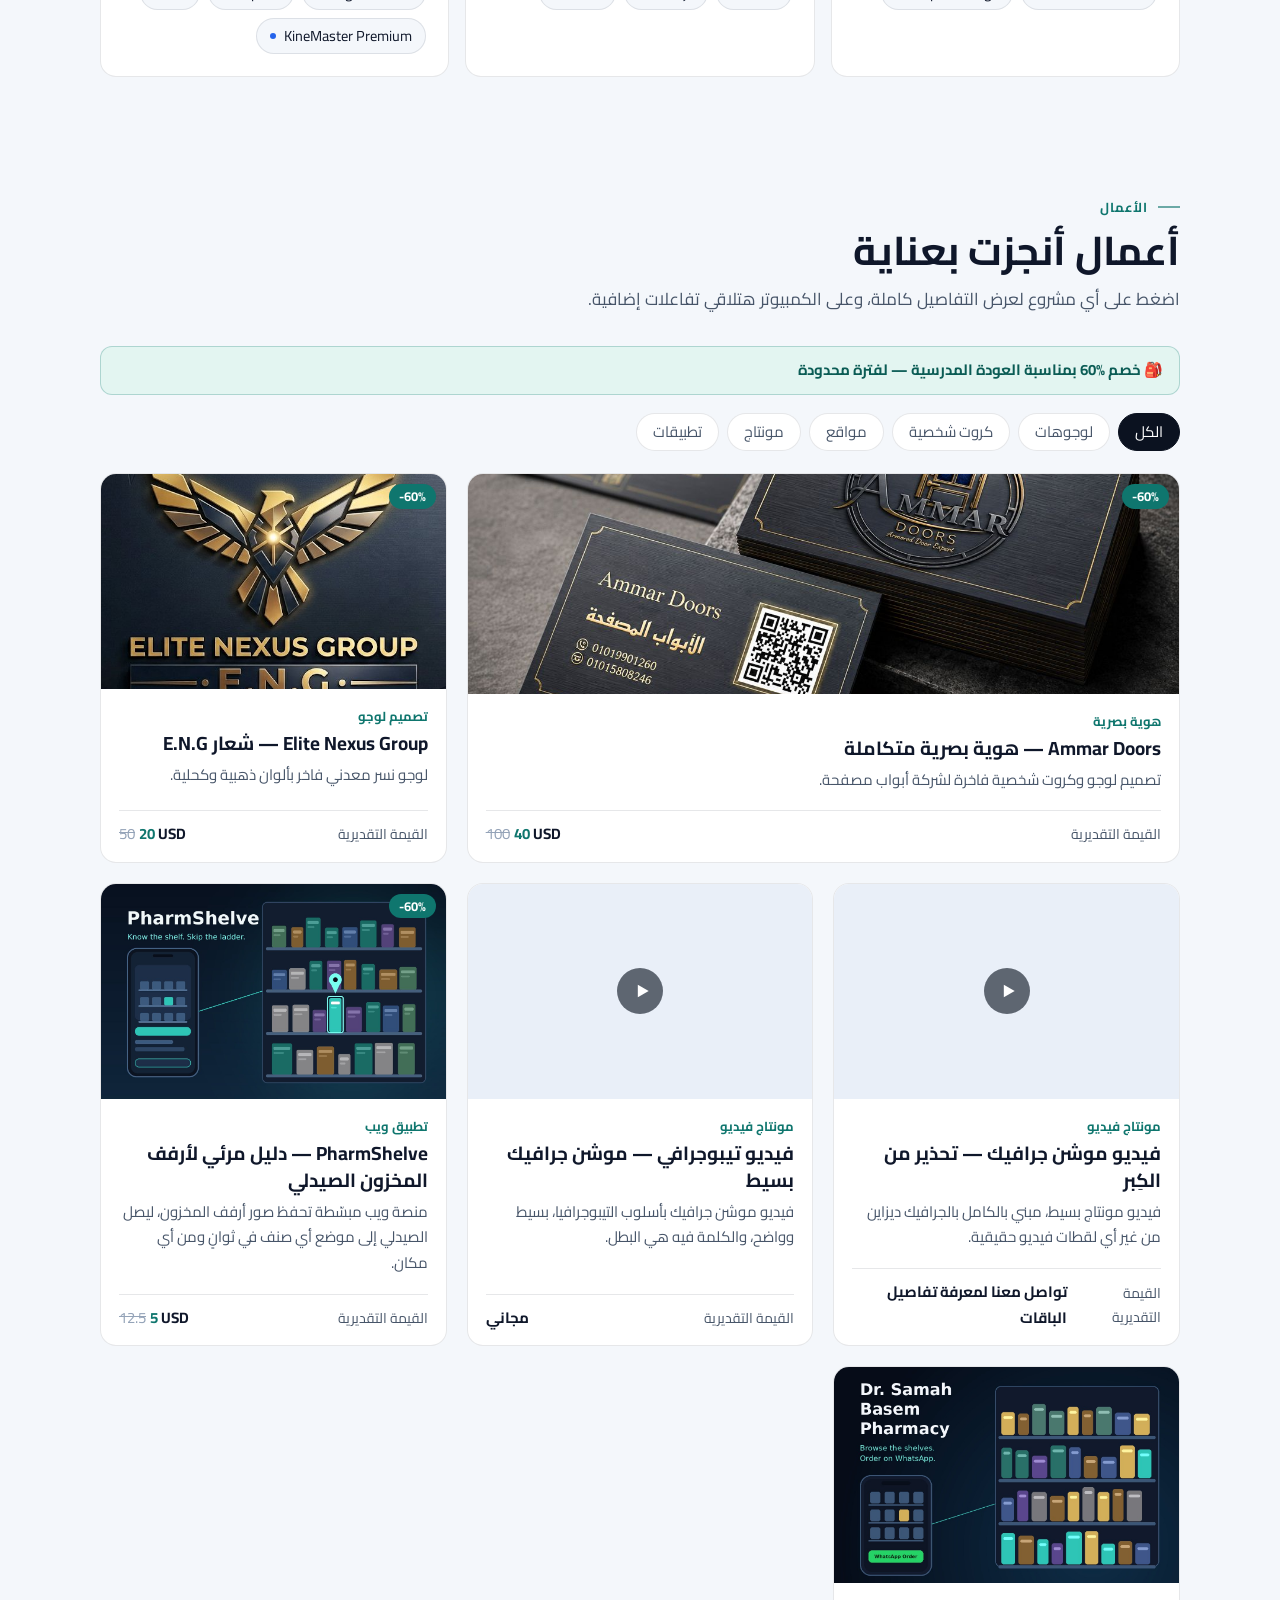
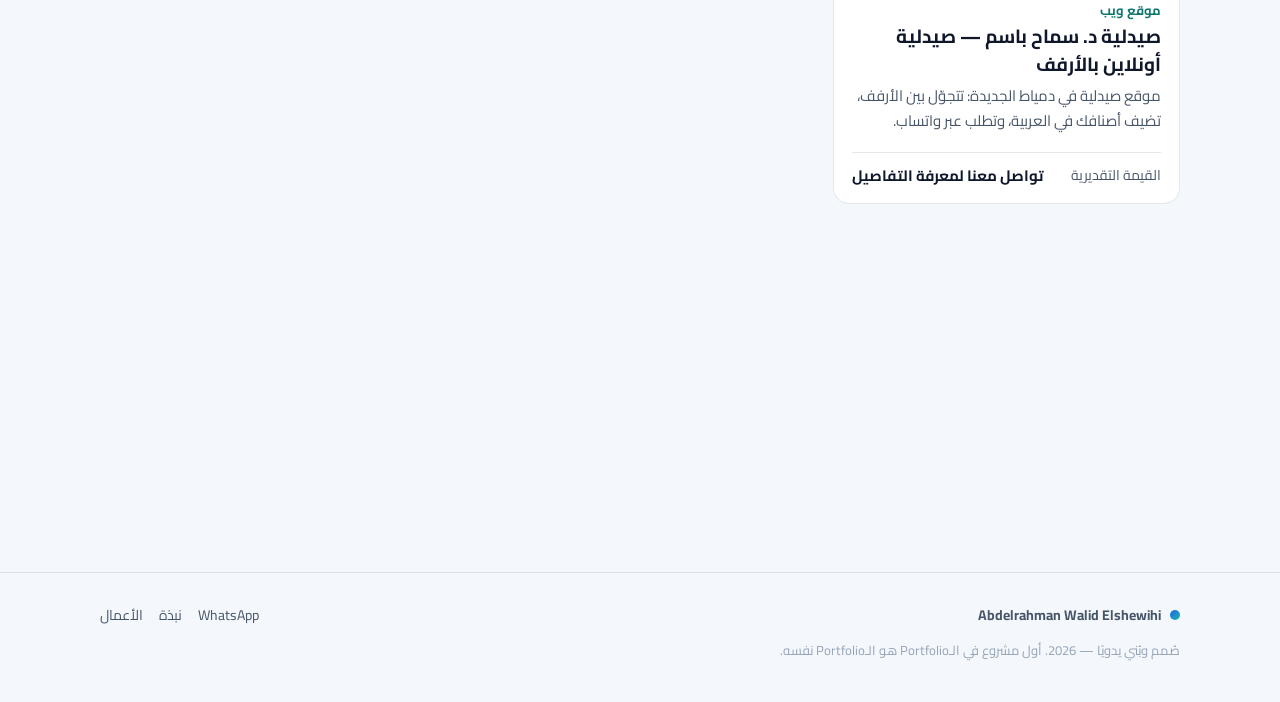
==== commit f77a98ac: "Add files via upload" ====
--- a/index.html
+++ b/index.html
@@ -2,6 +2,18 @@
 <html lang="ar" dir="rtl" data-theme="dark">
 <head>
 <meta charset="UTF-8">
+<script>
+/* v25: routes to the Smooth side (lite.html) on weak devices or if the visitor chose it. Runs before any heavy asset loads. */
+(function(){try{
+var m=localStorage.getItem("mode");
+if(m==="pro")return;
+if(m==="lite"){location.replace("lite.html");return}
+var c=navigator.connection||{},mem=navigator.deviceMemory,cores=navigator.hardwareConcurrency;
+var slow=c.saveData||/(^|-)2g$/.test(c.effectiveType||"");
+var weak=slow||(mem&&mem<=2)||(cores&&cores<=2&&mem&&mem<=4);
+if(weak)location.replace("lite.html?auto=1");
+}catch(e){}})();
+</script>
 <meta name="viewport" content="width=device-width, initial-scale=1, viewport-fit=cover">
 <meta name="google-site-verification" content="nvR3E2ON1Q-37O62-3Mfu3flu0KNvl3IvWltUqOzDyI" />
 <title>عبدالرحمن بورتفوليو | المهندس عبدالرحمن وليد الشويحي – مصمم جرافيك ومونتير</title>
@@ -184,6 +196,7 @@
     <a href="#contact" data-i18n="navContact">تواصل</a>
   </div>
   <div class="nav-tools">
+    <a class="nav-btn nav-mode mono" id="liteSwitch" href="lite.html" title="Smooth" aria-label="Smooth" onclick="try{localStorage.setItem('mode','lite')}catch(e){}"><span aria-hidden="true">⚡</span><span class="lbl">Smooth</span></a>
     <button class="nav-btn" id="themeToggle" aria-label="Toggle theme" title="Dark / Light">◐</button>
     <button class="nav-btn" id="soundToggle" aria-label="Toggle sound" title="Sound">♪</button>
     <button class="nav-btn mono nav-lang" id="langToggle" aria-label="Language" title="Language">EN</button>
--- a/css/style.css
+++ b/css/style.css
@@ -1260,3 +1260,69 @@
 @media (prefers-reduced-motion:reduce){
   .btn-ghost::before{ animation:none; --beam-angle:300deg; }
 }
+
+/* سطر تعريفي صغير في الفوتر (محتوى حقيقي مقروء لمحركات البحث والزوار) */
+footer .foot-seo{max-width:720px; margin:22px auto 0; font-size:12px; line-height:1.9; color:var(--text-faint);}
+
+/* =====================================================
+   عرض الفيديو المريح على كل الشاشات (موبايل / تابلت / لاب / بي سي)
+   - الفيديو الطولي (Shorts) ارتفاعه بيتحدد بنسبة من ارتفاع الشاشة (dvh)،
+     ويتوسّط بنسبته الحقيقية 9:16 من غير أي قص، والجنبين لون غامق ثابت.
+   - على الشاشات العريضة (لاب/بي سي/موبايل أفقي) الفيديو على جنب
+     والتفاصيل جنبه بتتسكرول لوحدها.
+   - مقصود: من غير بلور ولا زجاج ولا فلاتر، عشان الأداء يفضل خفيف على كل الأجهزة.
+===================================================== */
+:root{ --vid-cap:74vh; }
+@supports (height:1dvh){ :root{ --vid-cap:74dvh; } }
+@media (min-width:600px) and (orientation:portrait){
+  :root{ --vid-cap:62vh; }
+  @supports (height:1dvh){ :root{ --vid-cap:62dvh; } }
+}
+
+/* الأصل flex بالعرض، وده كان بيحط رابط يوتيوب جنب الفيديو بدل تحته */
+.modal-media:has(.modal-video-wrap.active){ background:#05070c; display:block; }
+
+.modal-video-wrap.vertical{
+  aspect-ratio:auto;
+  width:100%;
+  height:min(var(--vid-cap), calc(min(880px, 100vw - 24px) * 16 / 9));
+}
+.modal-video-wrap.vertical .video-stage{
+  top:0; bottom:0; left:50%; right:auto;
+  transform:translateX(-50%);
+  height:100%; width:auto; aspect-ratio:9/16; max-width:100%;
+}
+
+.modal-video-wrap.horizontal{
+  width:min(100%, calc(var(--vid-cap) * 16 / 9));
+  margin-inline:auto;
+}
+
+@media (min-width:700px) and (orientation:landscape){
+  .modal:has(.modal-video-wrap.vertical.active){
+    --vid-h:min(84vh, 780px);
+    width:min(1080px,100%);
+    height:var(--vid-h);
+    max-height:none;
+    overflow:hidden;
+    display:grid;
+    grid-template-columns:auto minmax(0,1fr);
+    grid-template-rows:auto minmax(0,1fr);
+  }
+  @supports (height:1dvh){
+    .modal:has(.modal-video-wrap.vertical.active){ --vid-h:min(84dvh, 780px); }
+  }
+  .modal:has(.modal-video-wrap.vertical.active) .modal-media{ display:contents; }
+  .modal:has(.modal-video-wrap.vertical.active) .modal-video-wrap.vertical{
+    grid-column:1; grid-row:1 / span 2;
+    height:calc(var(--vid-h) - 2px);
+    width:calc((var(--vid-h) - 2px) * 9 / 16);
+  }
+  .modal:has(.modal-video-wrap.vertical.active) .modal-video-fallback{ grid-column:2; grid-row:1; }
+  .modal:has(.modal-video-wrap.vertical.active) .modal-body{
+    grid-column:2; grid-row:2; min-height:0; overflow-y:auto;
+    -webkit-overflow-scrolling:touch; overscroll-behavior:contain;
+  }
+}
+
+.modal{ overscroll-behavior:contain; }
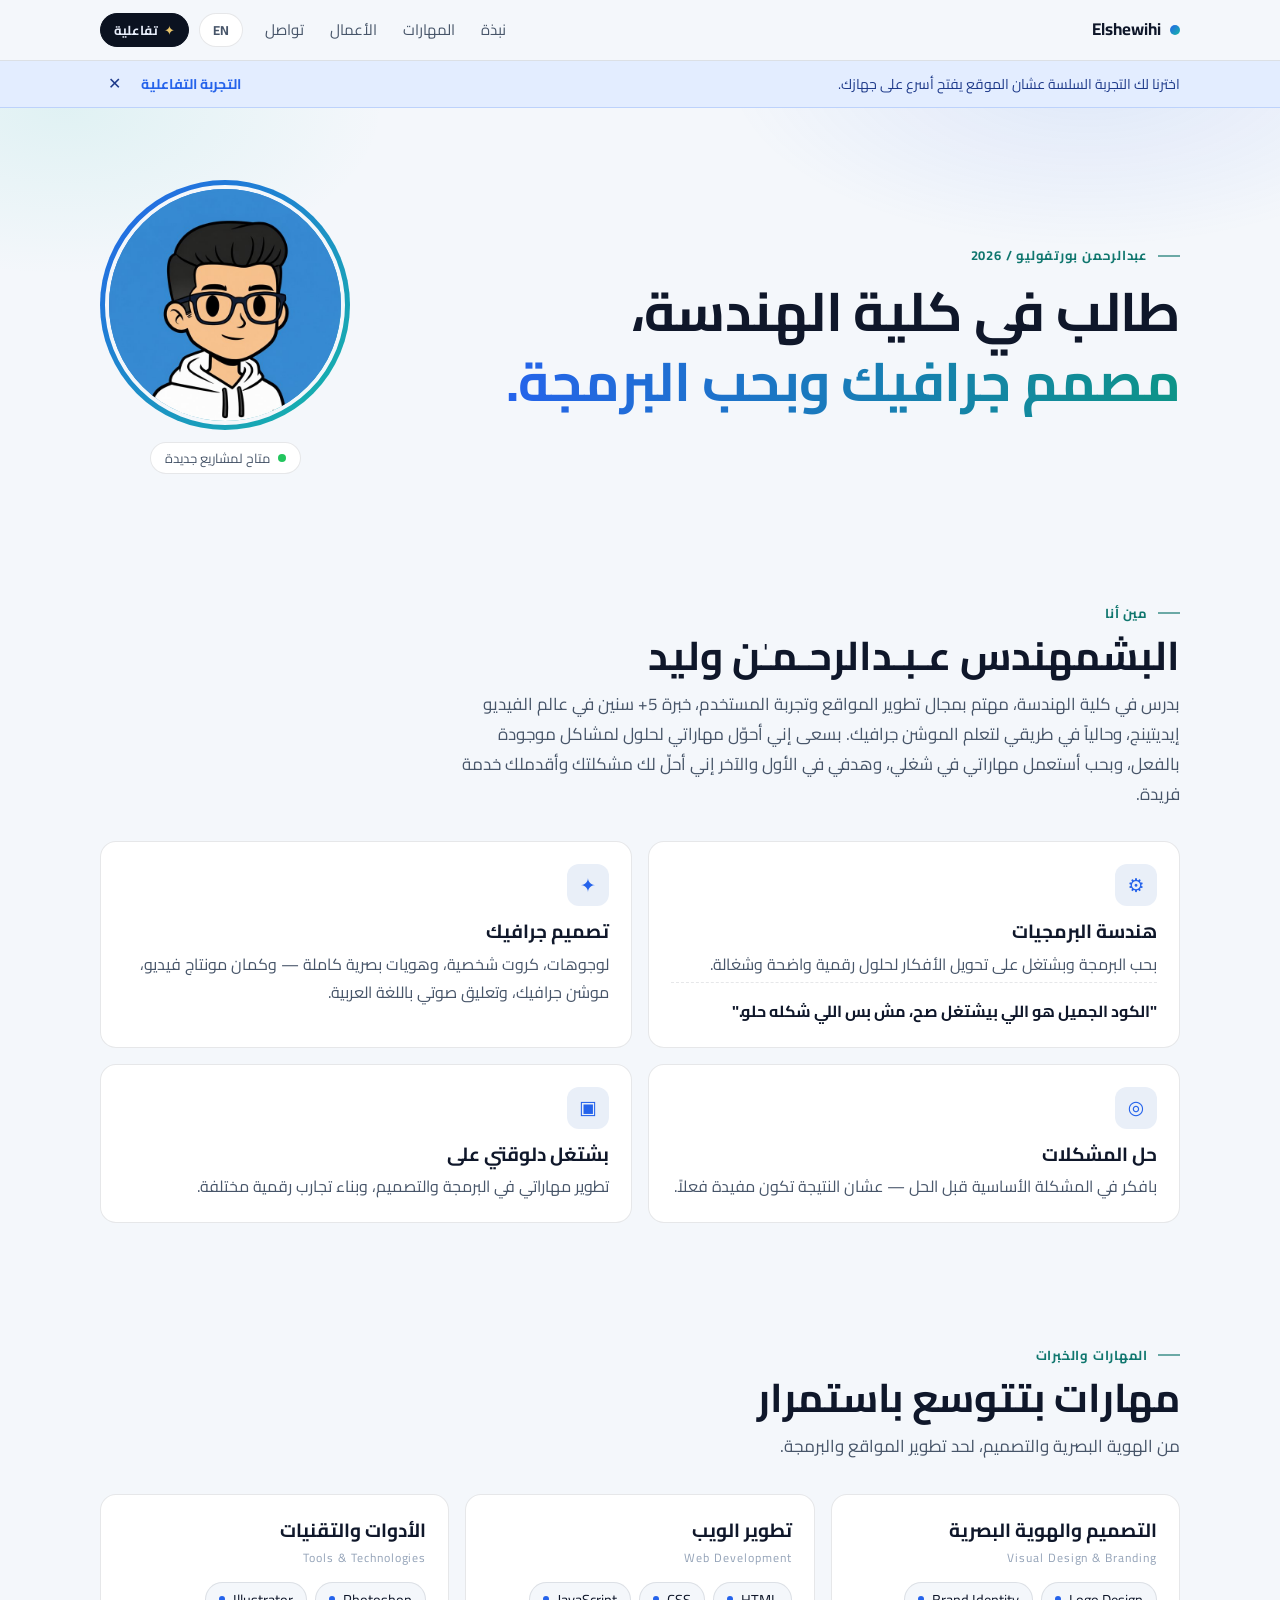
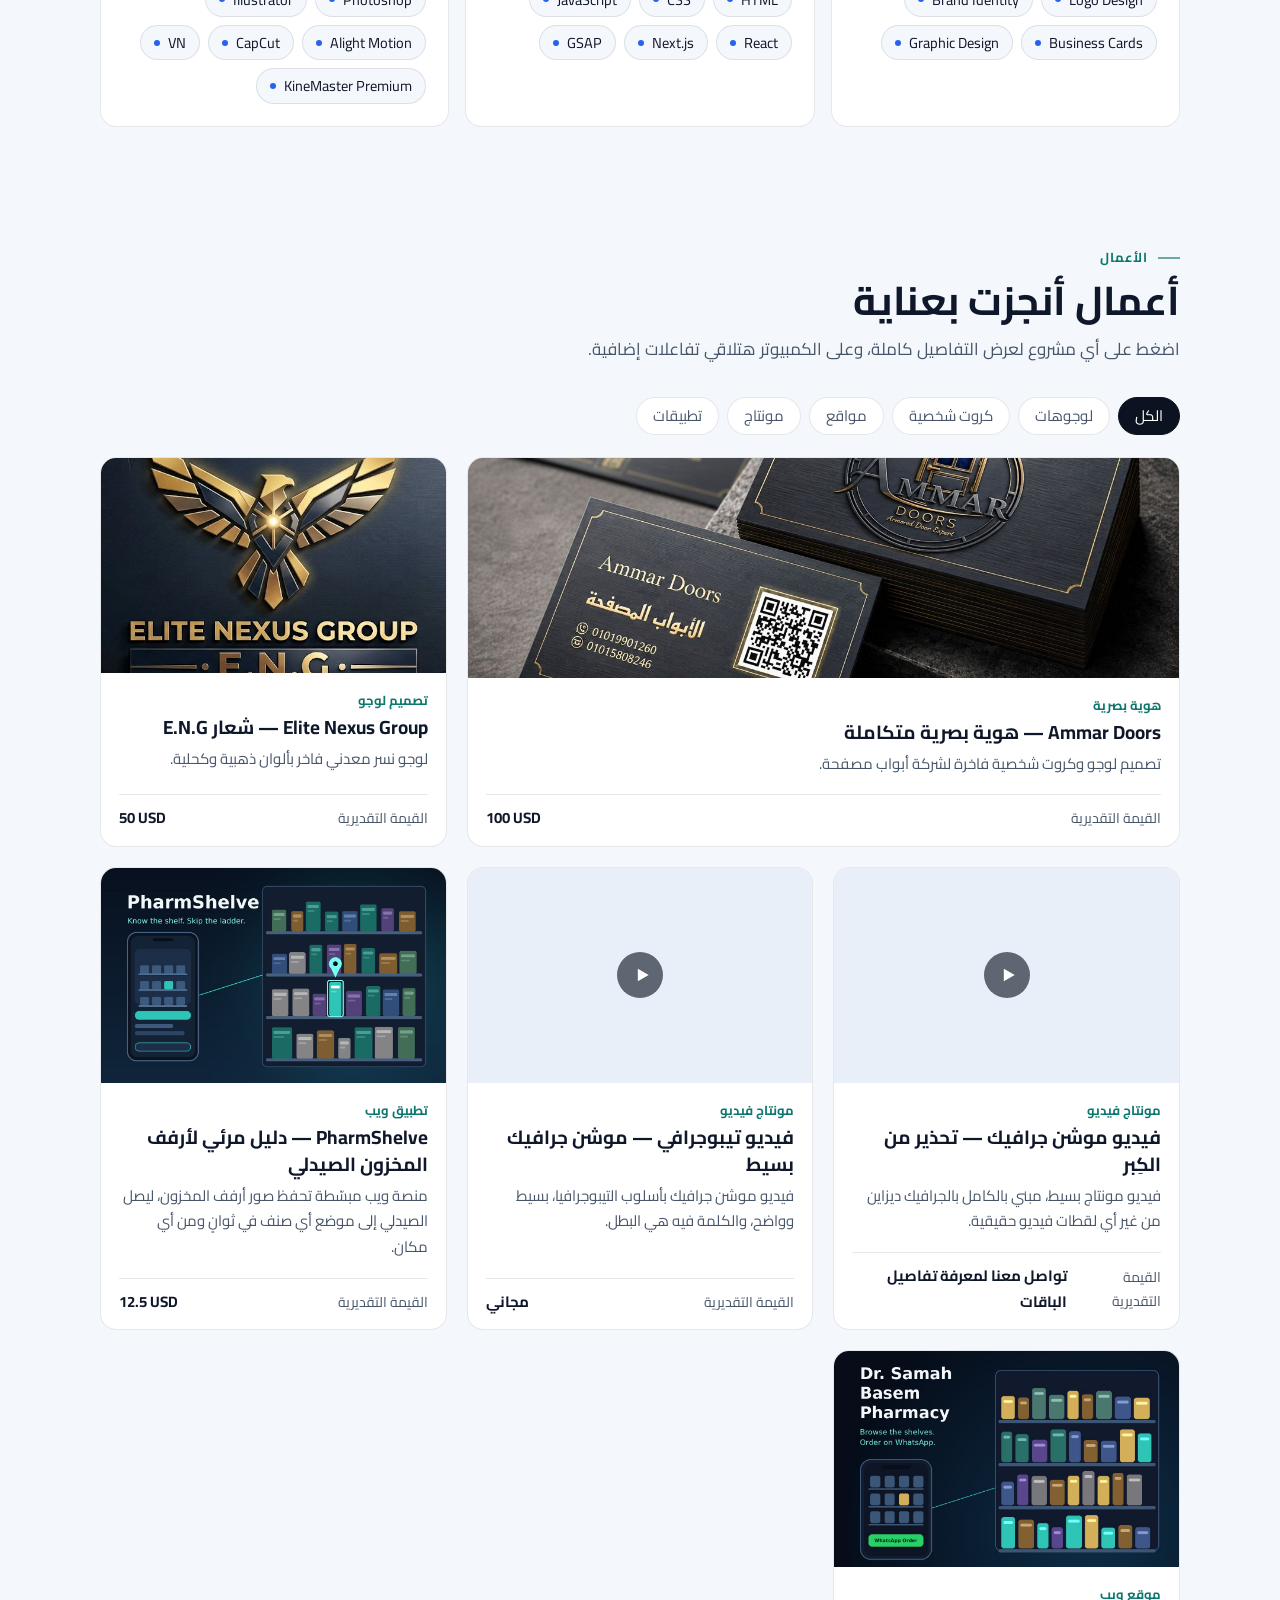
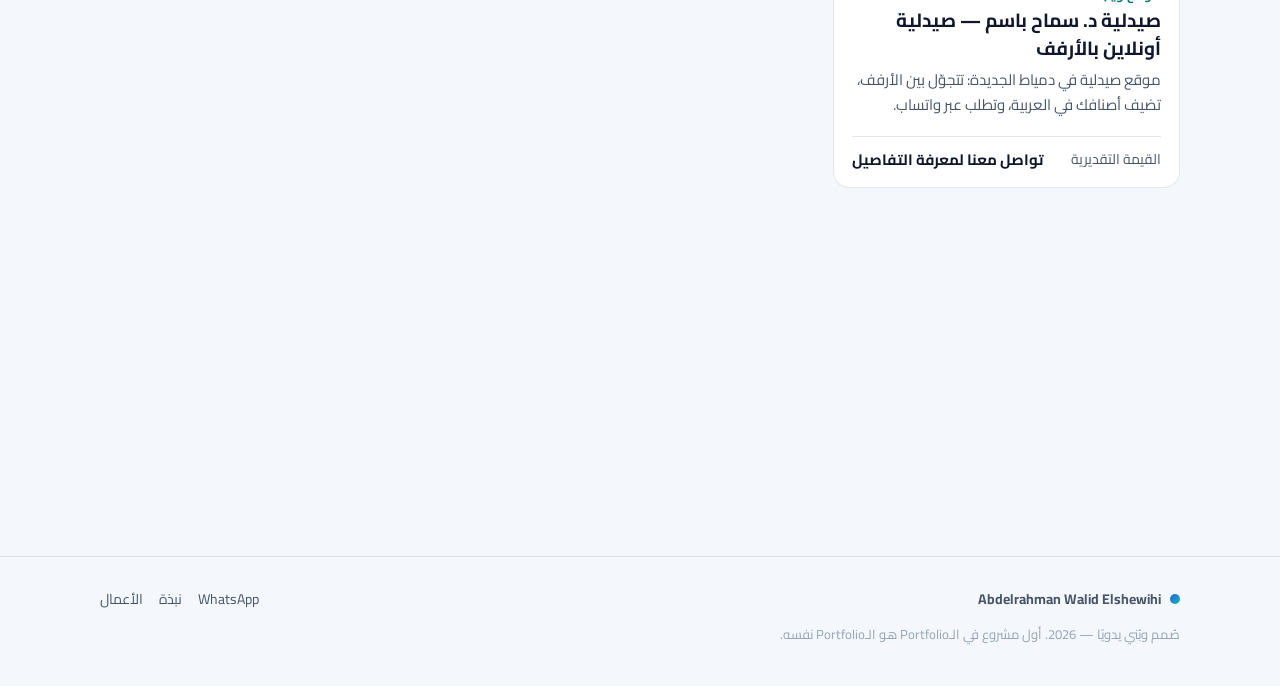
==== commit 491da3ab: "Add files via upload" ====
--- a/index.html
+++ b/index.html
@@ -163,6 +163,8 @@
 <link rel="preconnect" href="https://fonts.gstatic.com" crossorigin>
 <link href="https://fonts.googleapis.com/css2?family=Space+Grotesk:wght@400;500;600;700&family=Inter:wght@400;500;600&family=JetBrains+Mono:wght@400;500&family=Cairo:wght@400;500;600;700;800&display=swap" rel="stylesheet">
 <link rel="stylesheet" href="css/style.css">
+<script>window.va=window.va||function(){(window.vaq=window.vaq||[]).push(arguments)};</script>
+<script defer src="/_vercel/insights/script.js"></script>
 </head>
 <body>
 
@@ -216,11 +218,6 @@
           <span class="line"><span data-i18n="heroTitle1">طالب في كلية الهندسة،</span></span>
           <span class="line"><span class="grad" data-i18n="heroTitle2">مصمم جرافيك وبحب البرمجة.</span></span>
         </h1>
-        <p class="hero-sub" data-i18n="heroSub">طالب في كلية الهندسة، بحب جدًا البرمجة وبحوّل الأفكار لتجارب رقمية متكاملة.</p>
-        <div class="hero-cta-row">
-          <a href="#projects" class="btn-primary"><span data-i18n="heroCta1">شوف الأعمال</span> <span aria-hidden="true">→</span></a>
-          <a href="https://wa.me/201025857442" target="_blank" rel="noopener" class="btn-ghost" data-i18n="heroCta2">تواصل واتساب</a>
-        </div>
       </div>
       <div class="hero-avatar-wrap">
         <div class="avatar-ring">
@@ -242,8 +239,8 @@
     <div class="container">
       <div class="section-head reveal">
         <div class="eyebrow" data-i18n="aboutEyebrow">مين أنا</div>
-        <h2 data-i18n="aboutTitle">مصمم جرافيك بيحب البرمجة.</h2>
-        <p data-i18n="aboutDesc">طالب في كلية الهندسة، بحب البرمجة وبحوّل الأفكار لتجارب رقمية متكاملة.</p>
+        <h2 data-i18n="aboutTitle">البشمهندس عـبـدالرحـمـٰن وليد</h2>
+        <p data-i18n="aboutDesc">بدرس في كلية الهندسة، مهتم بمجال تطوير المواقع وتجربة المستخدم، خبرة 5+ سنين في عالم الفيديو إيديتينج، وحالياً في طريقي لتعلم الموشن جرافيك. بسعى إني أحوّل مهاراتي لحلول لمشاكل موجودة بالفعل، وبحب أستعمل مهاراتي في شغلي، وهدفي في الأول والآخر إني أحلّ لك مشكلتك وأقدملك خدمة فريدة.</p>
       </div>
       <div class="bento">
         <div class="bento-card large reveal">
--- a/css/style.css
+++ b/css/style.css
@@ -1326,3 +1326,13 @@
 }
 
 .modal{ overscroll-behavior:contain; }
+
+
+/* =====================================================
+   v25 — Smooth-mode switch pill (additive; does not change any existing style)
+===================================================== */
+.nav-btn.nav-mode{width:auto; padding:0 13px; gap:6px; font-size:12px; letter-spacing:.04em; white-space:nowrap;}
+@media (max-width:520px){
+  .navbar .nav-btn.nav-mode{width:29px; padding:0;}
+  .nav-btn.nav-mode .lbl{display:none;}
+}
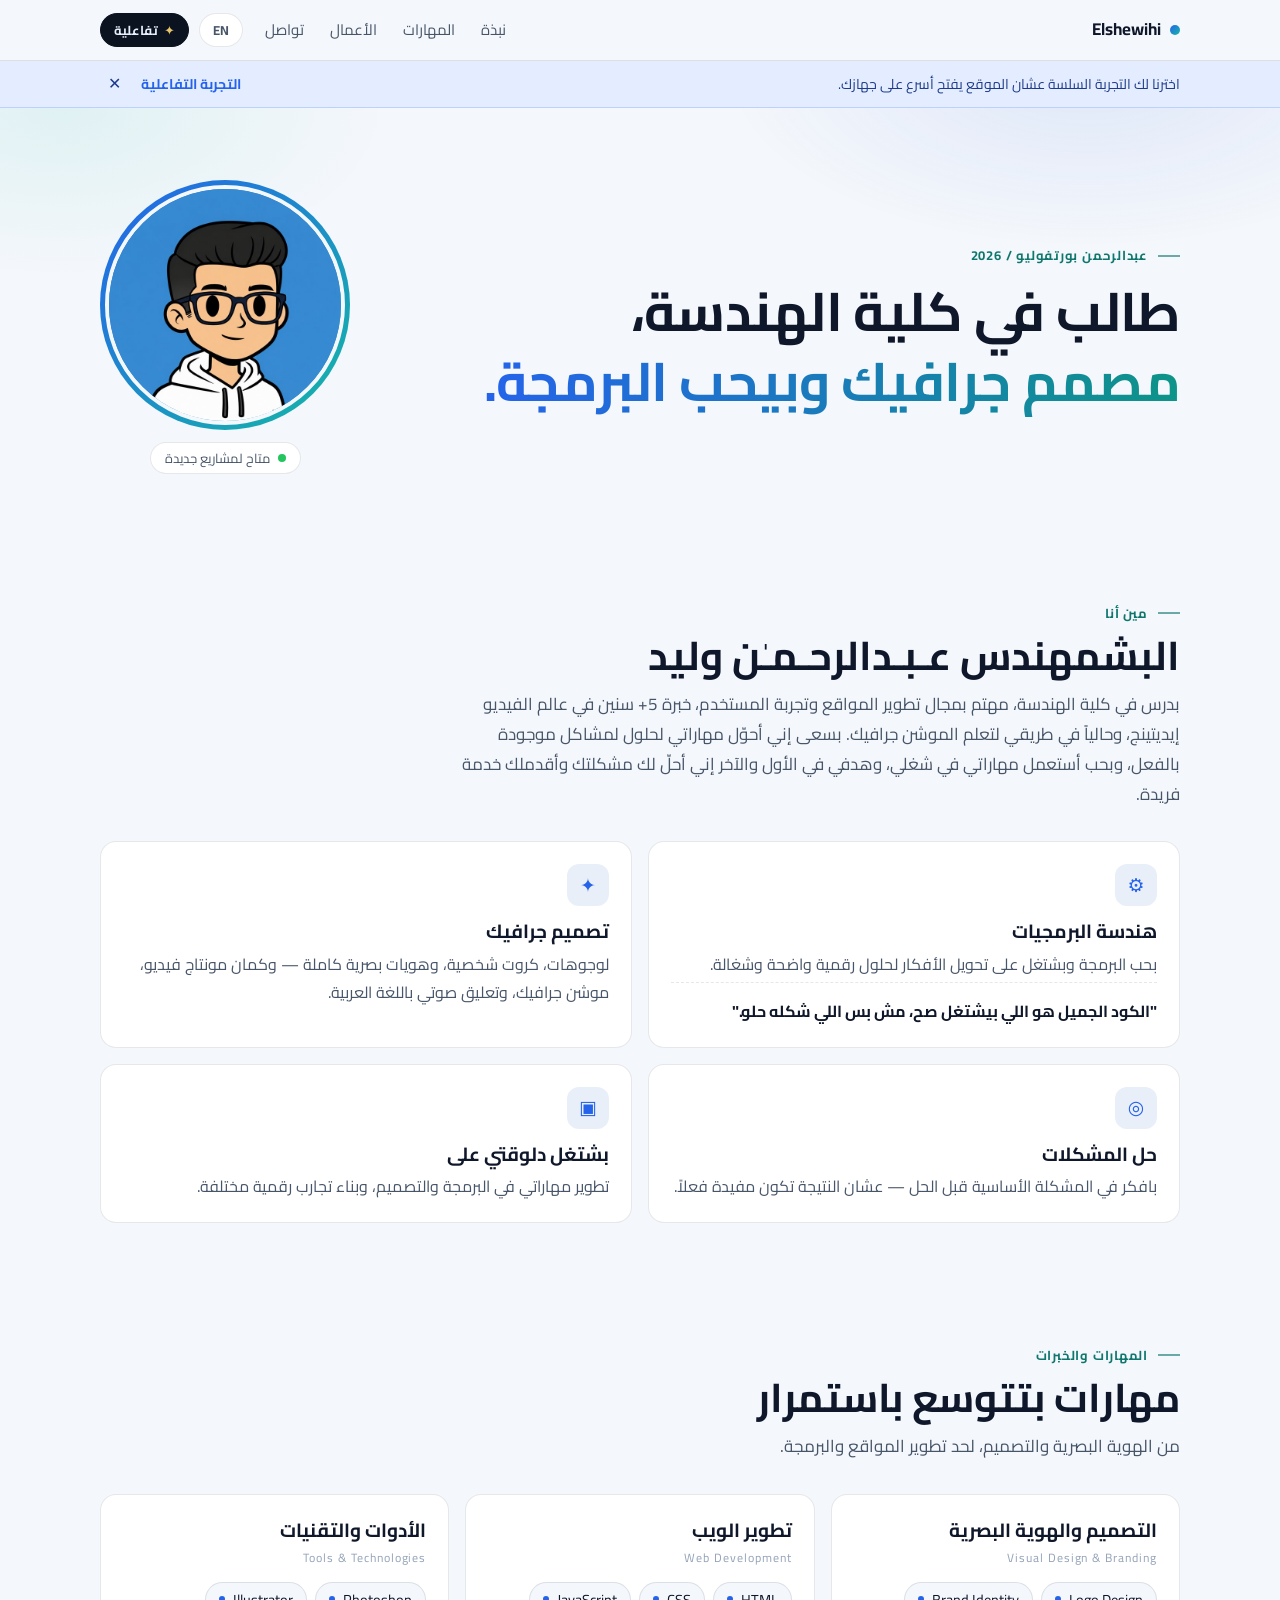
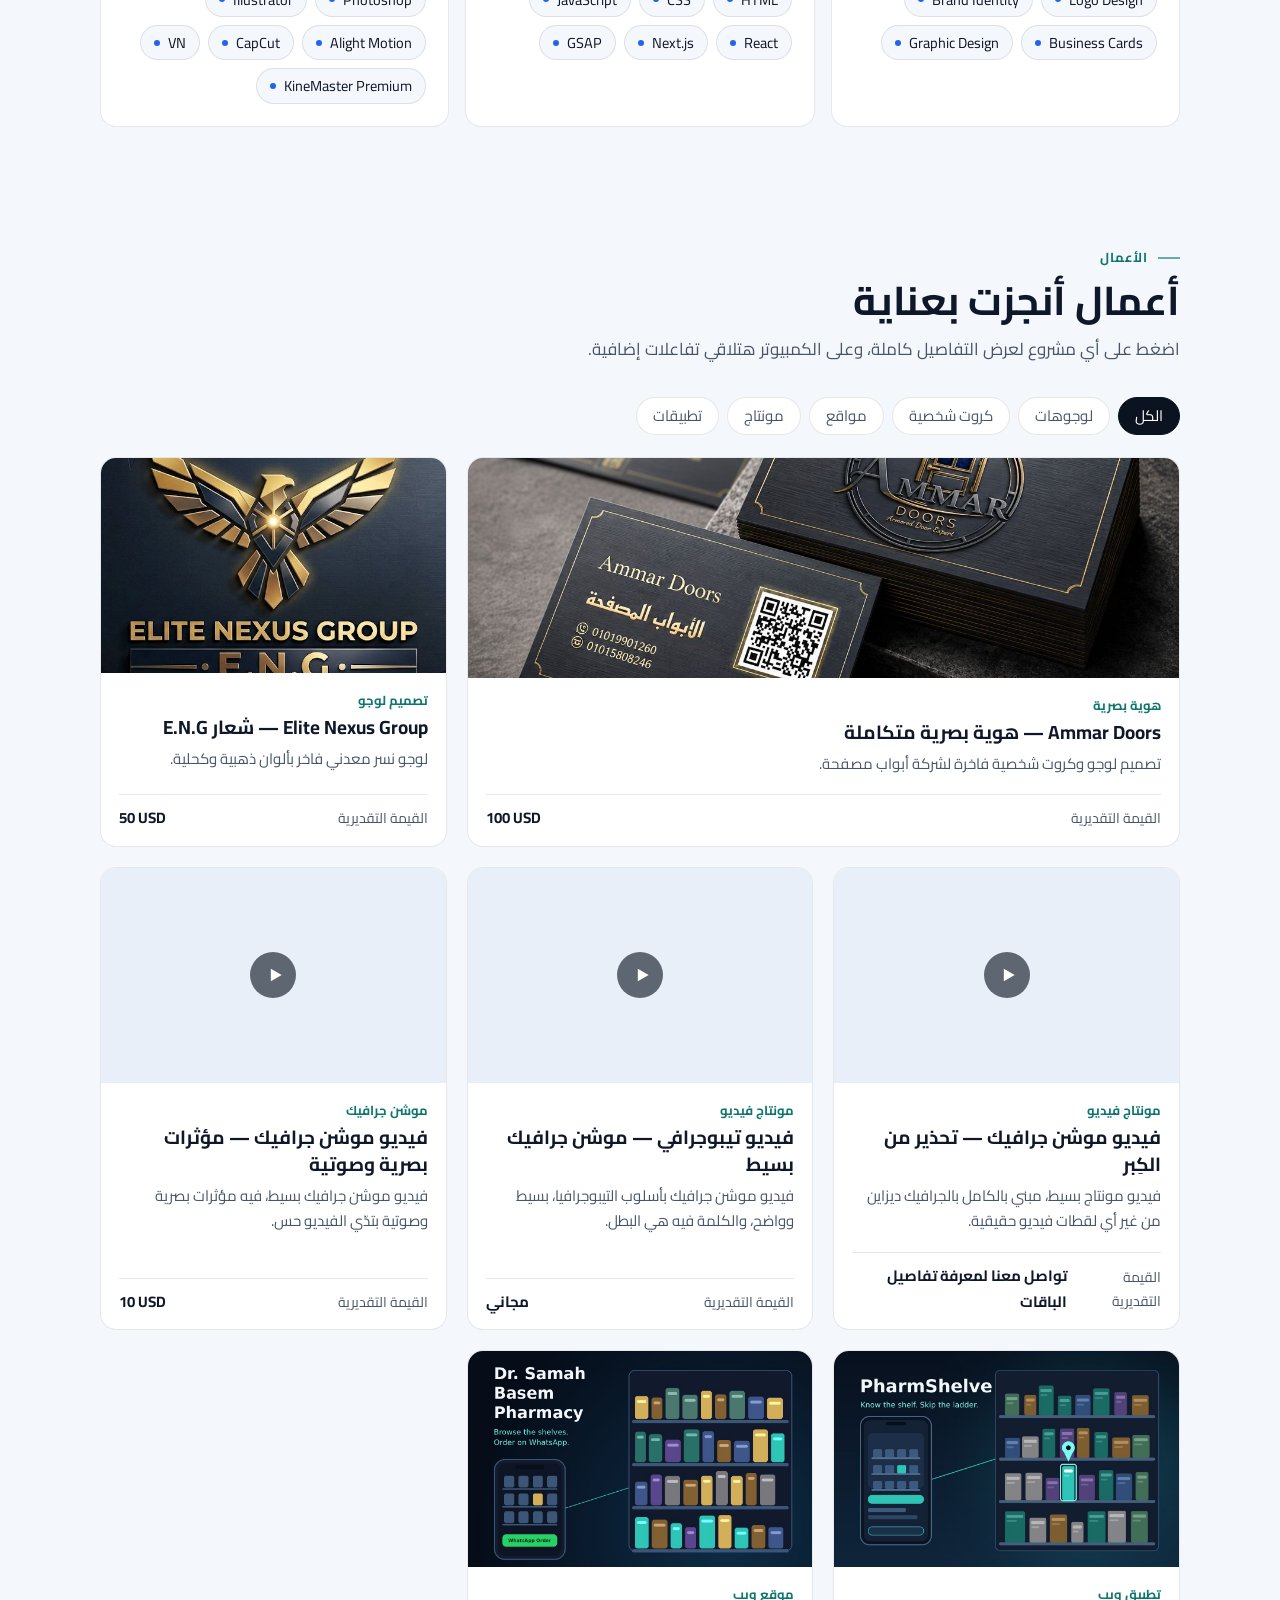
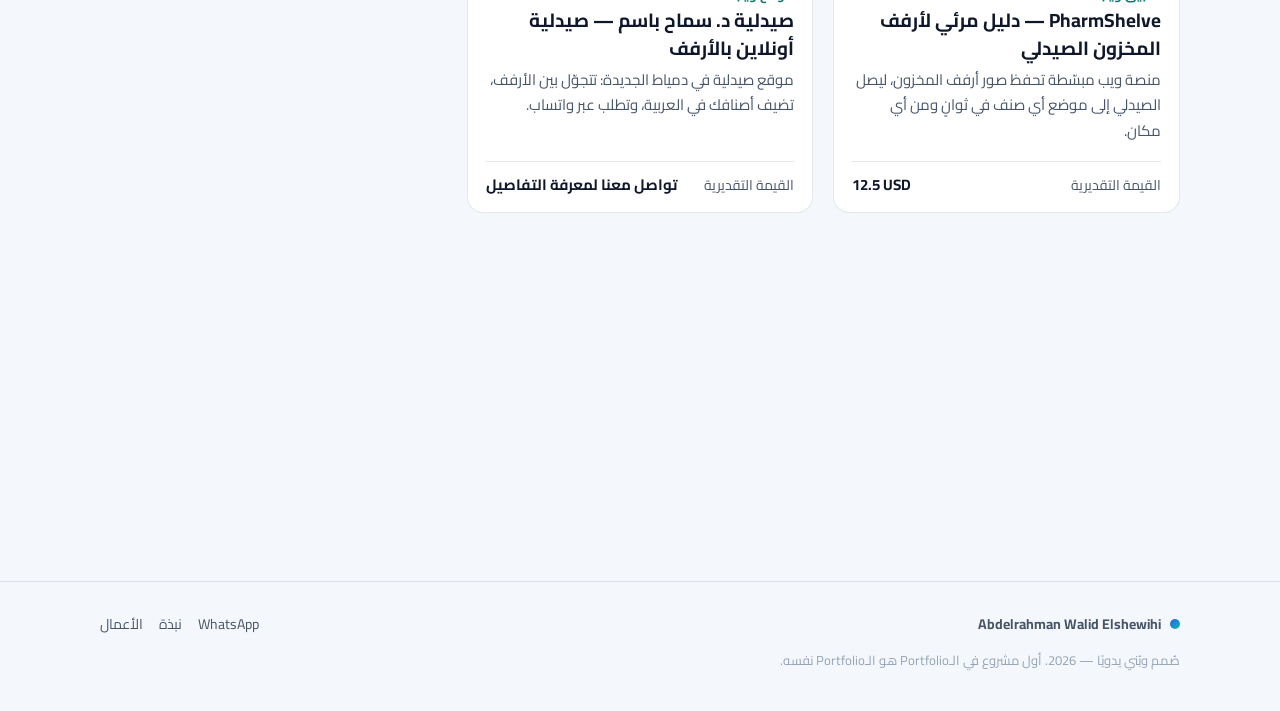
==== commit 8b6c69c7: "Add files via upload" ====
--- a/index.html
+++ b/index.html
@@ -216,7 +216,7 @@
         <div class="eyebrow">عبدالرحمن بورتفوليو / 2026</div>
         <h1 class="hero-title" id="heroTitle">
           <span class="line"><span data-i18n="heroTitle1">طالب في كلية الهندسة،</span></span>
-          <span class="line"><span class="grad" data-i18n="heroTitle2">مصمم جرافيك وبحب البرمجة.</span></span>
+          <span class="line"><span class="grad" data-i18n="heroTitle2">مصمم جرافيك وبيحب البرمجة.</span></span>
         </h1>
       </div>
       <div class="hero-avatar-wrap">
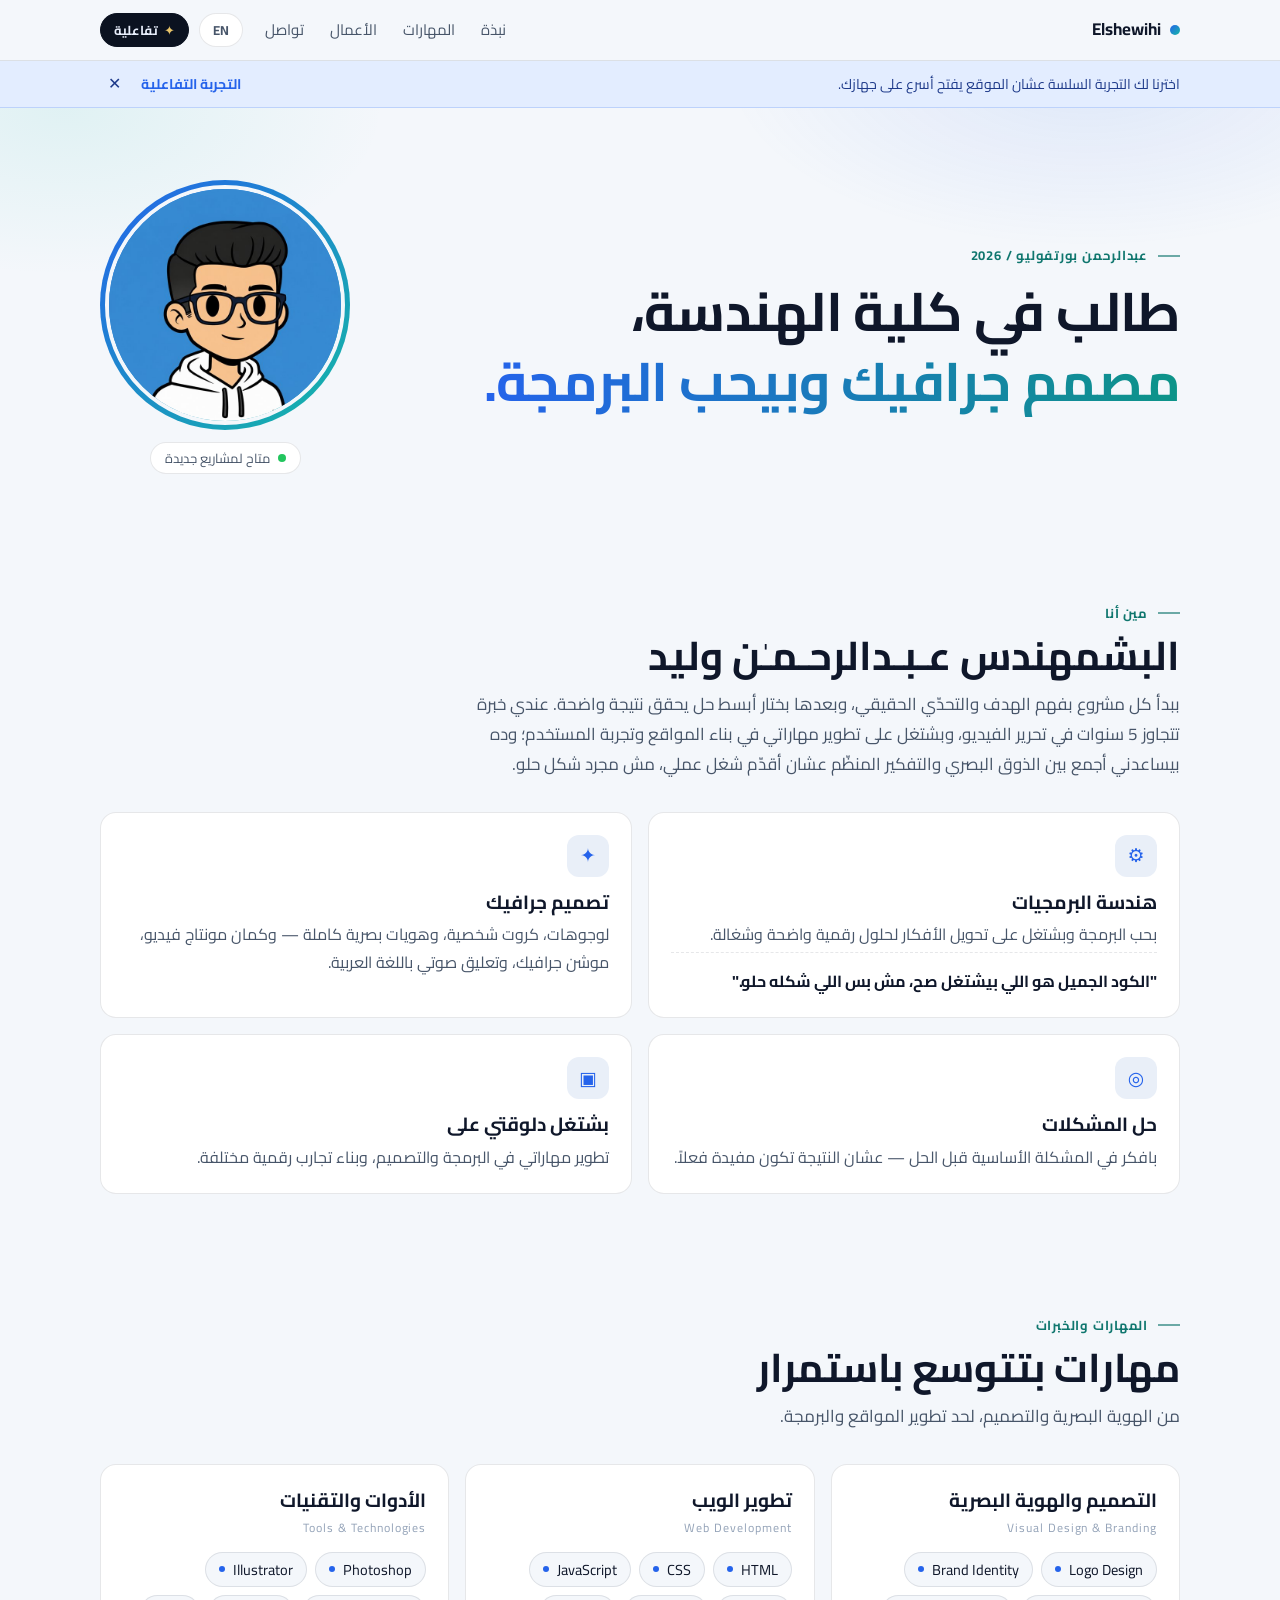
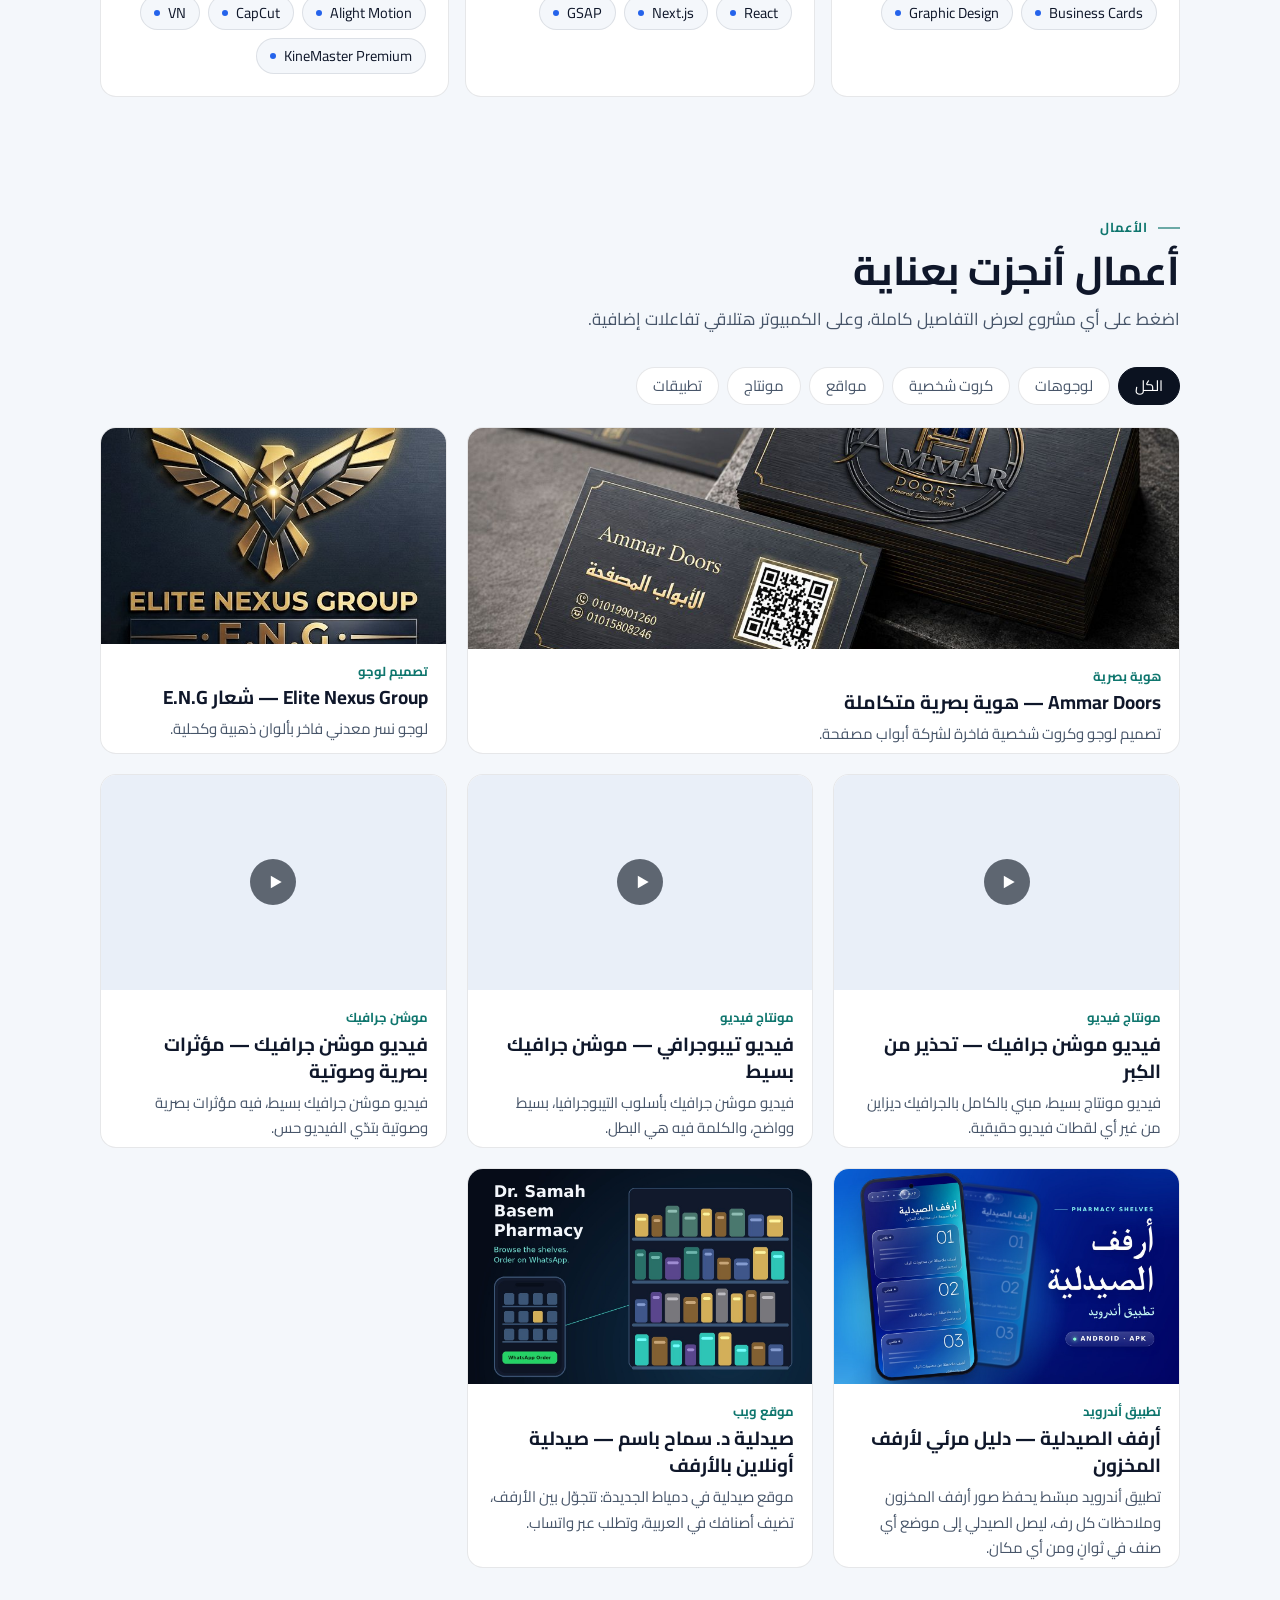
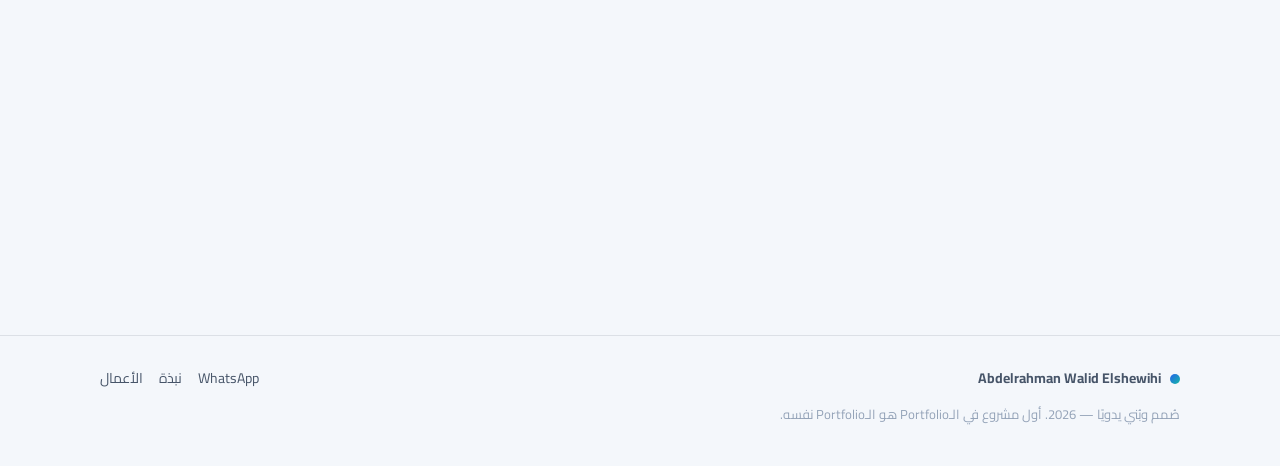
==== commit 442b3a8a: "Add files via upload" ====
--- a/index.html
+++ b/index.html
@@ -181,14 +181,7 @@
 <!-- CURSOR -->
 <div class="cursor-ring" aria-hidden="true"><span></span></div>
 
-<!-- INTRO -->
-<div id="intro" aria-hidden="true">
-  <div class="intro-mark">E</div>
-  <div class="intro-bar"><i id="introFill"></i></div>
-  <div class="intro-skip mono" id="introSkip" data-i18n="introSkip">اضغط أي مكان للمتابعة</div>
-</div>
-
-<!-- NAVBAR -->
+  <!-- NAVBAR -->
 <nav class="navbar" id="navbar">
   <a href="#main" class="nav-logo"><span class="dot"></span> Elshewihi</a>
   <div class="nav-links">
@@ -418,13 +411,6 @@
         <p id="modalDid"></p>
       </div>
       <a href="#" target="_blank" rel="noopener" class="modal-visit" id="modalVisit" data-i18n="visitSite">زيارة الموقع ↗</a>
-      <div class="modal-price">
-        <span id="modalValueLabel" class="mono modal-value-label"></span>
-        <span class="modal-price-row">
-          <b id="modalPrice"></b>
-          <span id="modalSaleBadge" class="sale-badge modal-sale-badge"></span>
-        </span>
-      </div>
     </div>
   </div>
 </div>
